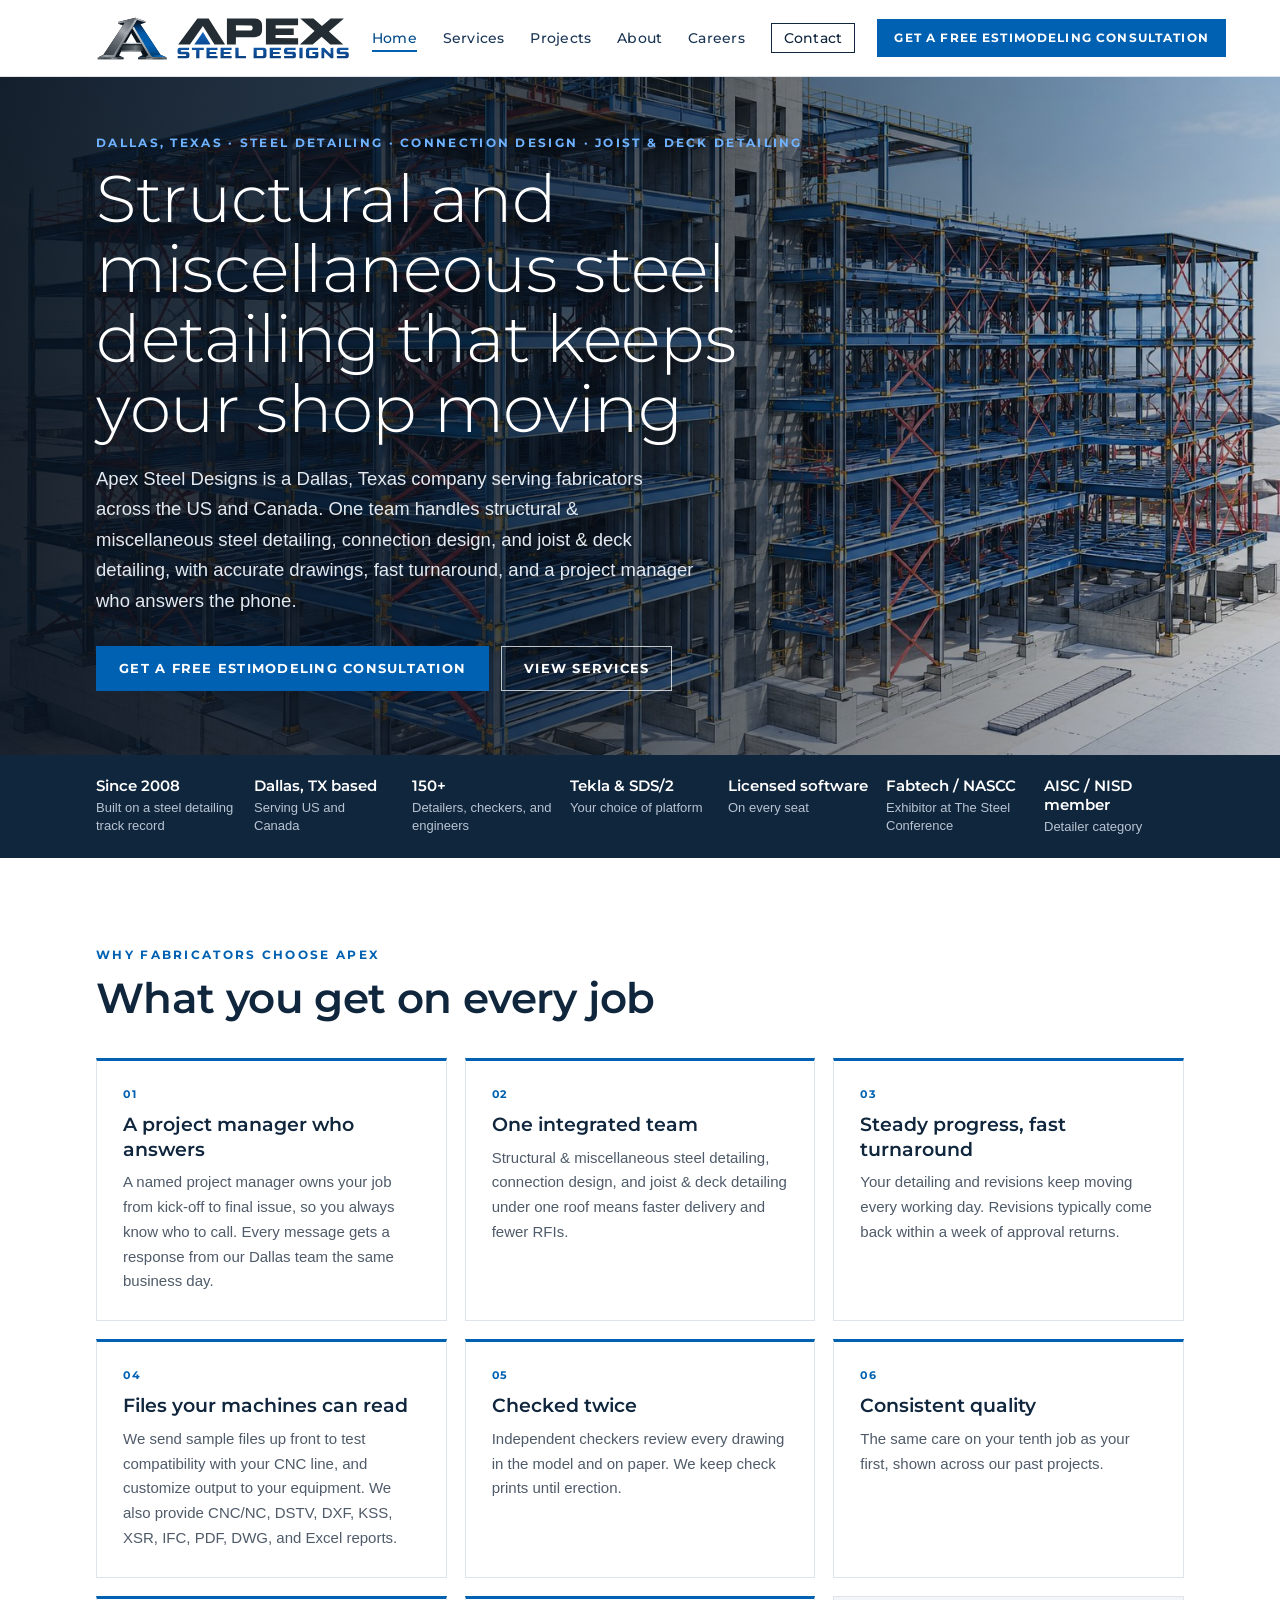
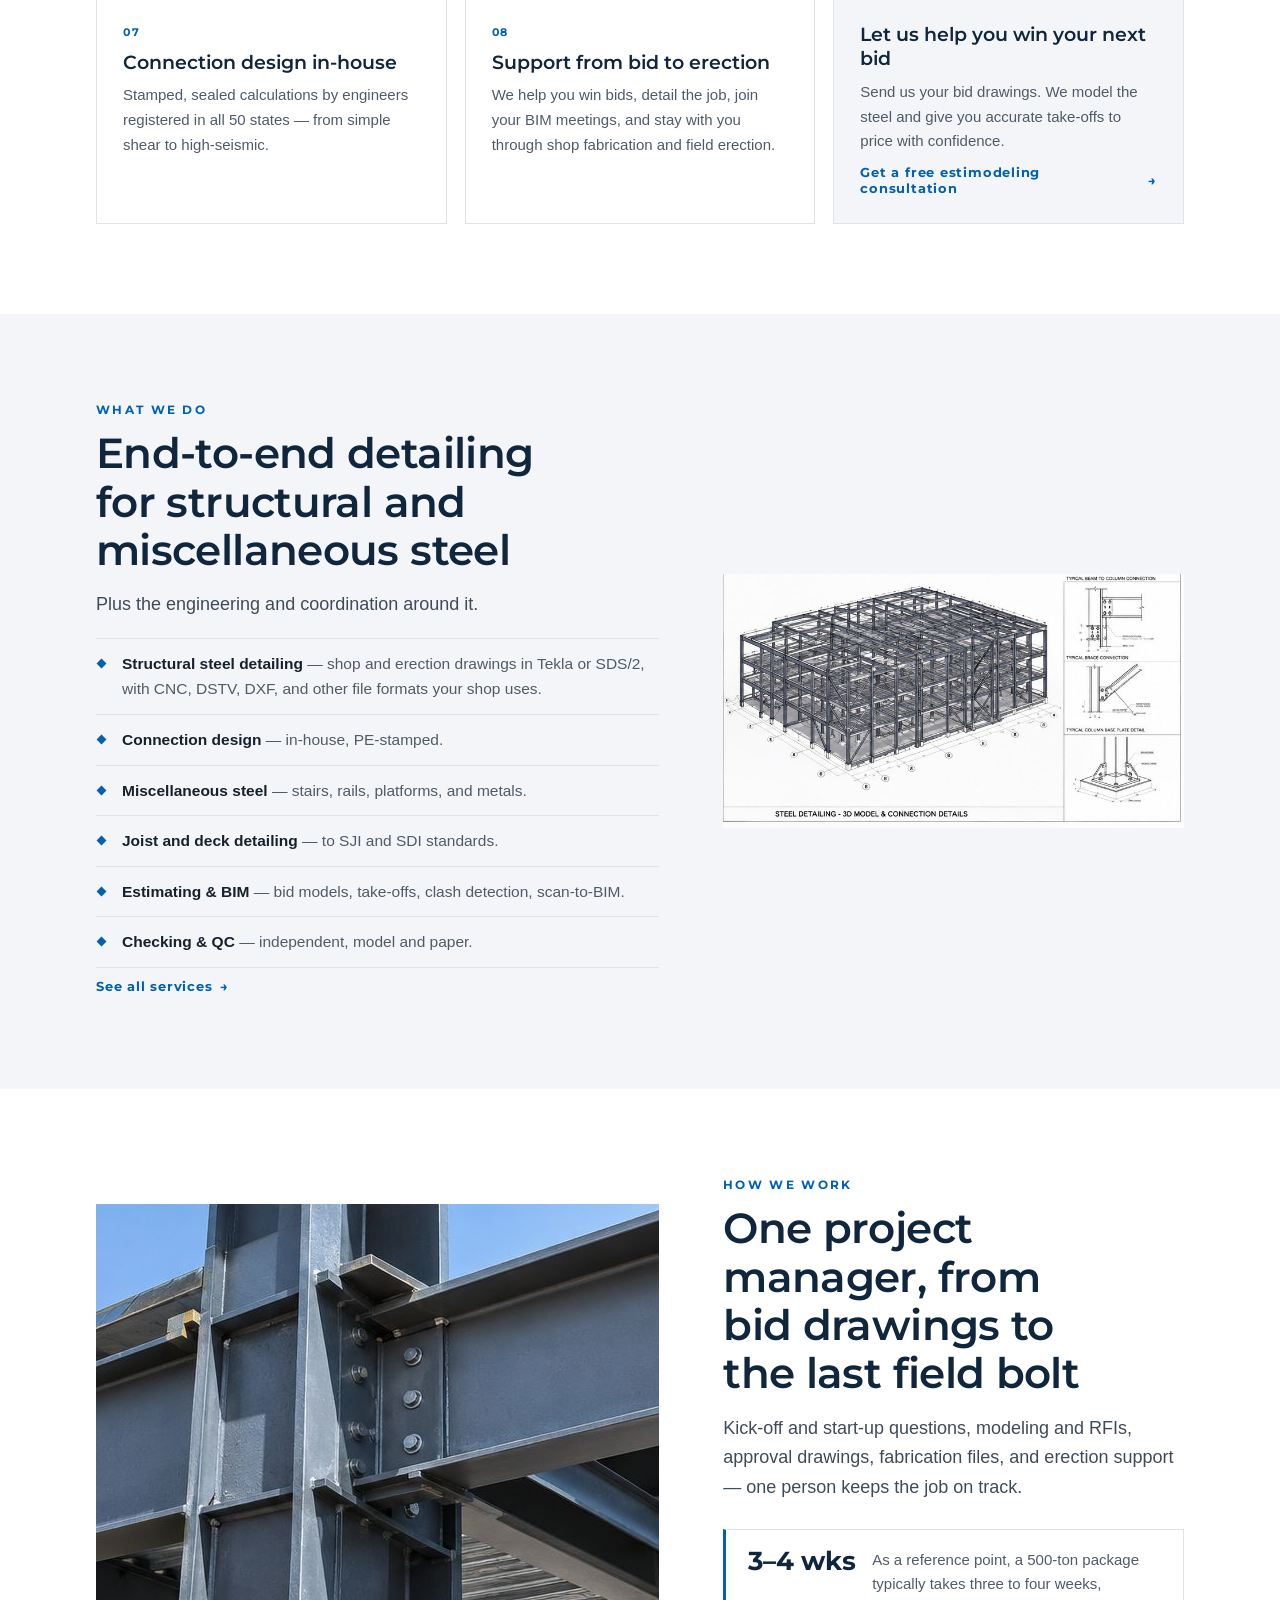
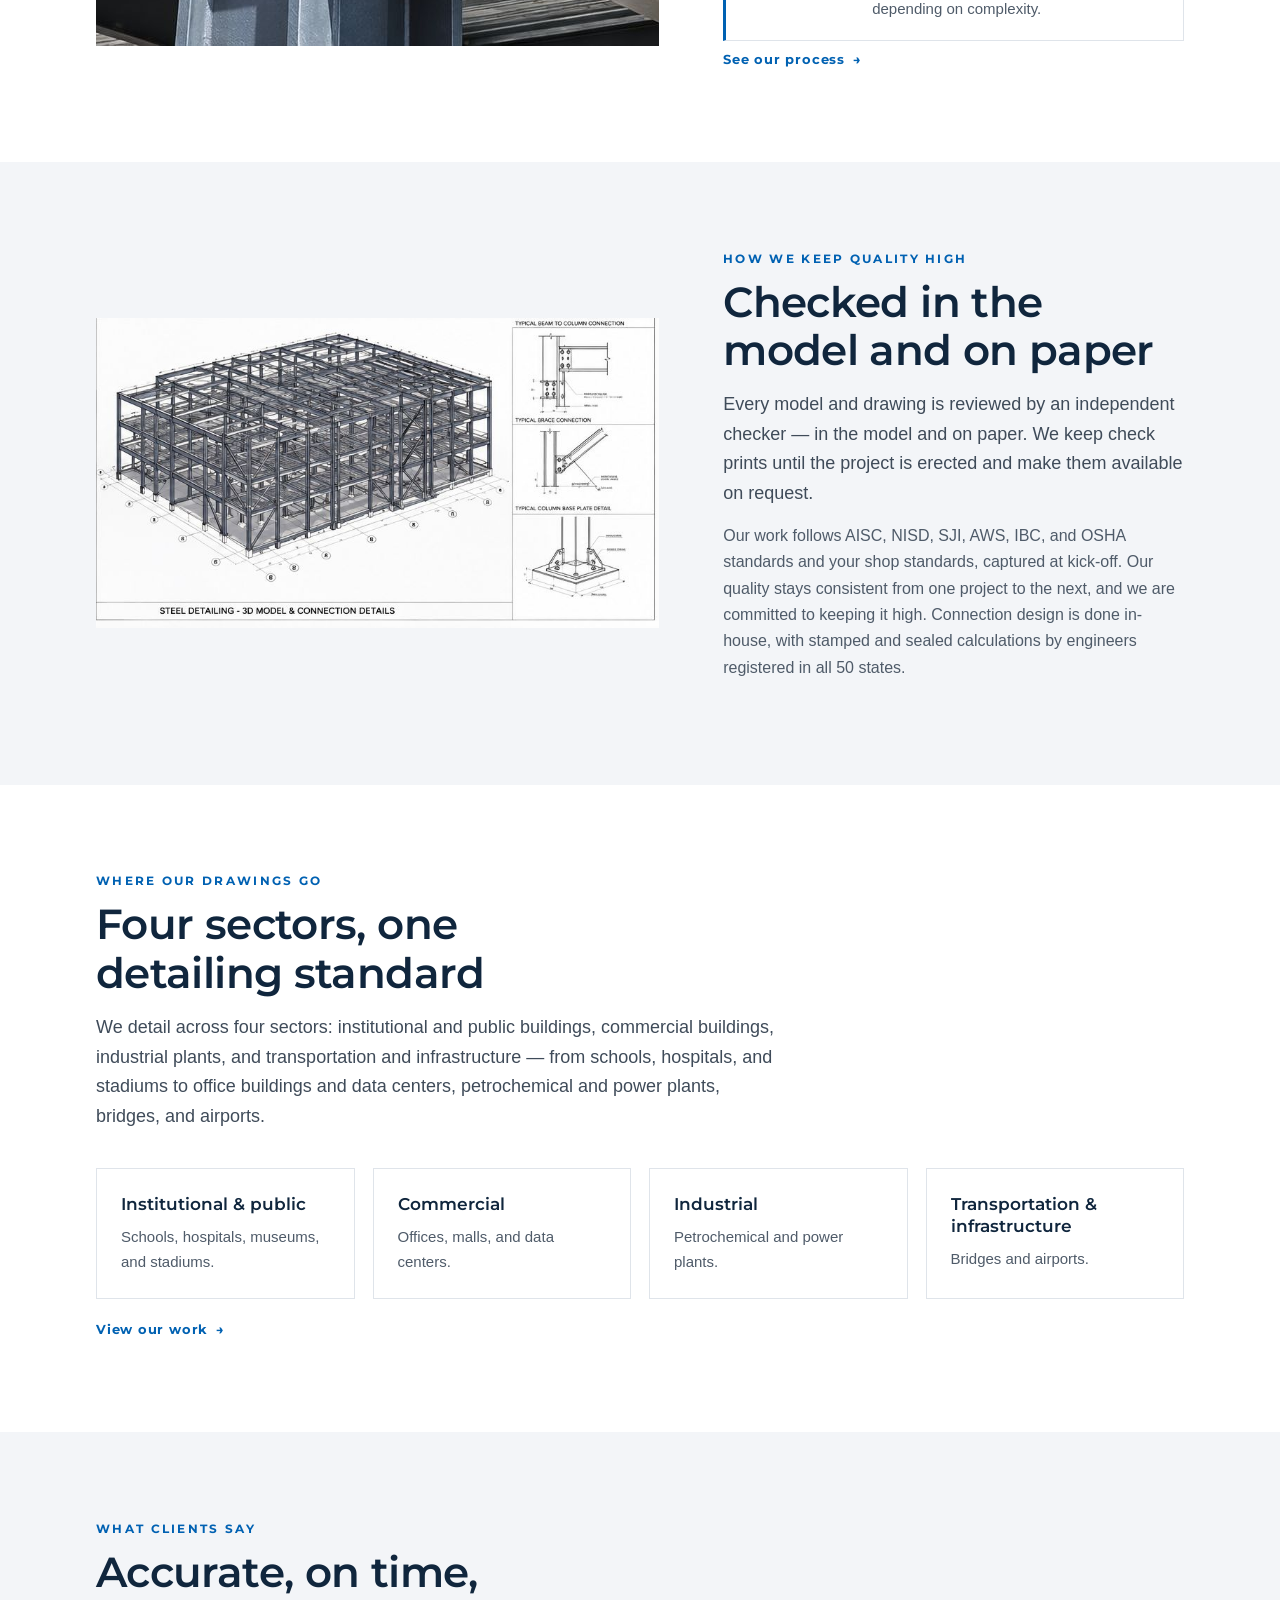
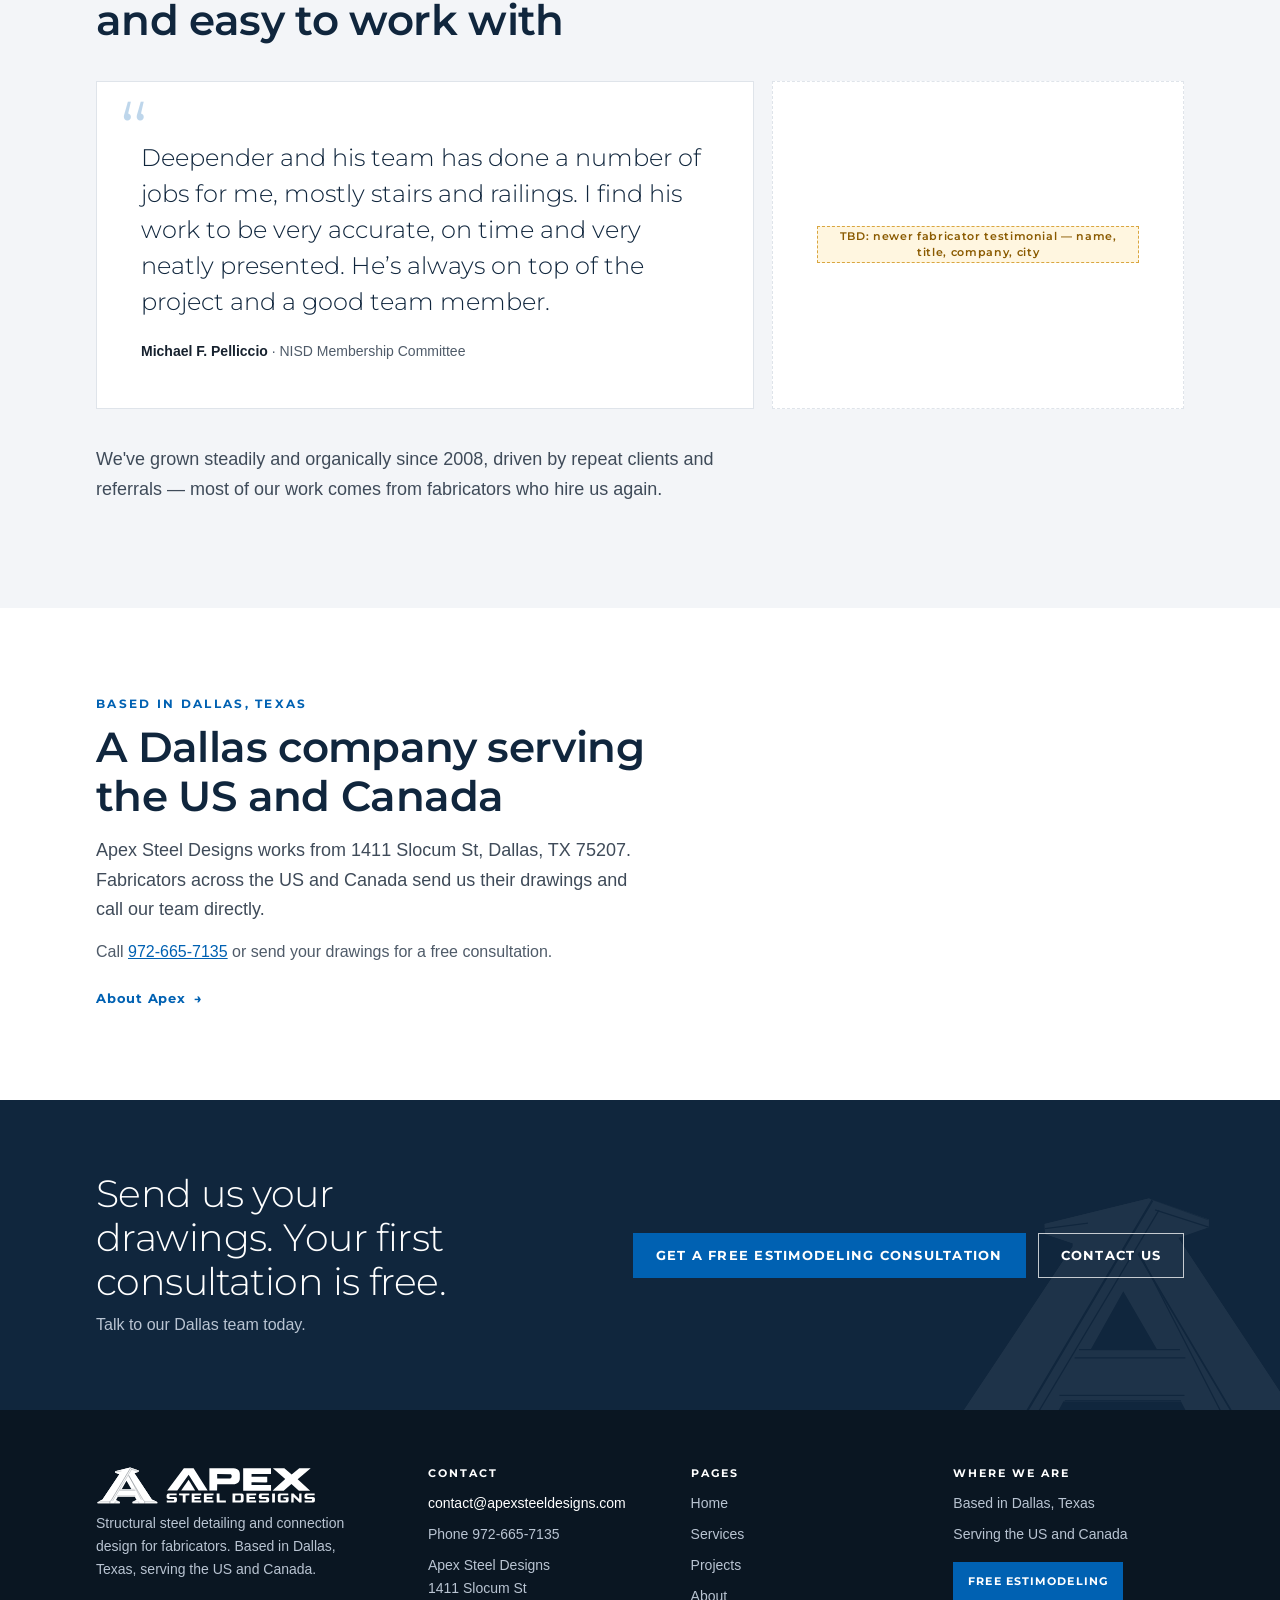
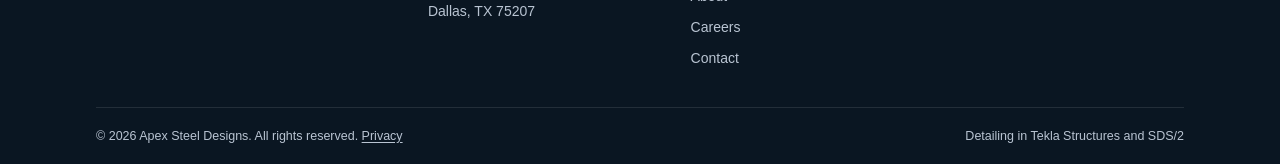
==== index.html @ e6cfe519 "Home What we do: first bullet mentions multiple file formats Co-Authored-By: Claude Sonnet 5.5 <nore" ====
<!DOCTYPE html>
<html lang="en">
<head>
<meta charset="UTF-8">
<meta name="viewport" content="width=device-width, initial-scale=1, viewport-fit=cover">
<title>Structural Steel Detailing in Dallas, TX | Apex Steel Designs</title>
<meta name="description" content="Dallas, TX steel detailing company serving fabricators across the US and Canada. Tekla &amp; SDS/2 detailing, connection design, and checking. Free consultation.">
<link rel="canonical" href="https://www.apexsteeldesigns.com/">
<meta property="og:type" content="website">
<meta property="og:site_name" content="Apex Steel Designs">
<meta property="og:title" content="Structural Steel Detailing in Dallas, TX | Apex Steel Designs">
<meta property="og:description" content="Dallas, TX steel detailing company serving fabricators across the US and Canada. Tekla &amp; SDS/2 detailing, connection design, and checking. Free consultation.">
<meta property="og:url" content="https://www.apexsteeldesigns.com/">
<meta property="og:image" content="https://www.apexsteeldesigns.com/img/hero-home.jpg">
<meta name="theme-color" content="#0a1622">
<link rel="icon" href="img/apex-mark-color.svg" type="image/svg+xml">
<link rel="apple-touch-icon" href="img/apple-touch-icon.png">
<link rel="preconnect" href="https://fonts.googleapis.com"><link rel="preconnect" href="https://fonts.gstatic.com" crossorigin>
<link rel="stylesheet" href="https://fonts.googleapis.com/css2?family=Montserrat:wght@300;400;500;600;700&display=swap">
<link rel="stylesheet" href="style.css">
<script type="application/ld+json">{
  "@context": "https://schema.org",
  "@type": "ProfessionalService",
  "name": "Apex Steel Designs",
  "description": "Structural steel detailing and connection design for steel fabricators. Based in Dallas, Texas, serving the US and Canada.",
  "url": "https://www.apexsteeldesigns.com/",
  "email": "contact@apexsteeldesigns.com",
  "telephone": "+1-972-665-7135",
  "address": {
    "@type": "PostalAddress",
    "streetAddress": "1411 Slocum St",
    "addressLocality": "Dallas",
    "addressRegion": "TX",
    "postalCode": "75207",
    "addressCountry": "US"
  },
  "areaServed": [
    {
      "@type": "Country",
      "name": "United States"
    },
    {
      "@type": "Country",
      "name": "Canada"
    }
  ]
}</script>
</head>
<body>
<a class="skip" href="#main">Skip to content</a>
<header class="site-header"><div class="container nav">
  <a class="brand" href="index.html"><img src="img/apex-horizontal-color.svg" alt="Apex Steel Designs" width="254" height="44"></a>
  <nav class="links" aria-label="Main"><a href="index.html" aria-current="page">Home</a><a href="services.html">Services</a><a href="projects.html">Projects</a><a href="about.html">About</a><a href="careers.html">Careers</a><a href="contact.html" class="nav-contact">Contact</a></nav>
  <a class="header-cta" href="contact.html#consultation"><span class="long">Get a Free Estimodeling Consultation</span><span class="short">Free Estimodeling</span></a>
  <button class="menu-btn" type="button" aria-expanded="false" aria-controls="menu"><span class="bars"><i></i></span><span class="lbl">MENU</span></button>
</div></header>
<div class="overlay on-dark" id="menu" role="dialog" aria-modal="true" aria-label="Site menu">
  <div class="container">
    <div class="overlay-top"><a class="brand" href="index.html"><img src="img/apex-horizontal-white.svg" alt="Apex Steel Designs" width="254" height="44"></a>
      <button class="menu-btn close" type="button" style="display:inline-flex">CLOSE ✕</button></div>
    <ul><li><a href="index.html" aria-current="page">Home</a></li><li><a href="services.html">Services</a></li><li><a href="projects.html">Projects</a></li><li><a href="about.html">About</a></li><li><a href="careers.html">Careers</a></li><li><a href="contact.html">Contact</a></li></ul>
    <a class="btn o-cta" href="contact.html#consultation">Get a Free Estimodeling Consultation</a>
    <p class="o-contact">Email <a href="mailto:contact@apexsteeldesigns.com">contact@apexsteeldesigns.com</a></p>
  </div>
</div>
<main id="main">
<section class="hero hero-home"><div class="container">
  <p class="kicker" style="max-width:none">Dallas, Texas · Steel detailing · Connection design · Joist &amp; deck detailing</p>
  <h1>Structural and miscellaneous steel detailing that keeps your shop moving</h1>
  <p class="lede">Apex Steel Designs is a Dallas, Texas company serving fabricators across the US and Canada. One team handles structural &amp; miscellaneous steel detailing, connection design, and joist &amp; deck detailing, with accurate drawings, fast turnaround, and a project manager who answers the phone.</p>
  <div class="cta-row"><a class="btn" href="contact.html#consultation">Get a Free Estimodeling Consultation</a><a class="btn ghost" href="services.html">View Services</a></div>
</div></section>

<section class="trust" aria-label="At a glance"><div class="container"><ul>
  <li><b>Since 2008</b>Built on a steel detailing track record</li>
  <li><b>Dallas, TX based</b>Serving US and Canada</li>
  <li><b>150+</b>Detailers, checkers, and engineers</li>
  <li><b>Tekla &amp; SDS/2</b>Your choice of platform</li>
  <li><b>Licensed software</b>On every seat</li>
  <li><b>Fabtech / NASCC</b>Exhibitor at The Steel Conference</li>
  <li><b>AISC / NISD member</b>Detailer category</li>
</ul></div></section>

<section class="s" id="why"><div class="container">
  <div class="head"><p class="kicker">Why fabricators choose Apex</p><h2>What you get on every job</h2></div>
  <div class="cards">
    <article class="card feature"><span class="n">01</span><h3>A project manager who answers</h3><p>A named project manager owns your job from kick-off to final issue, so you always know who to call. Every message gets a response from our Dallas team the same business day.</p></article>
    <article class="card feature"><span class="n">02</span><h3>One integrated team</h3><p>Structural &amp; miscellaneous steel detailing, connection design, and joist &amp; deck detailing under one roof means faster delivery and fewer RFIs.</p></article>
    <article class="card feature"><span class="n">03</span><h3>Steady progress, fast turnaround</h3><p>Your detailing and revisions keep moving every working day. Revisions typically come back within a week of approval returns.</p></article>
    <article class="card feature"><span class="n">04</span><h3>Files your machines can read</h3><p>We send sample files up front to test compatibility with your CNC line, and customize output to your equipment. We also provide CNC/NC, DSTV, DXF, KSS, XSR, IFC, PDF, DWG, and Excel reports.</p></article>
    <article class="card feature"><span class="n">05</span><h3>Checked twice</h3><p>Independent checkers review every drawing in the model and on paper. We keep check prints until erection.</p></article>
    <article class="card feature"><span class="n">06</span><h3>Consistent quality</h3><p>The same care on your tenth job as your first, shown across our past projects.</p></article>
    <article class="card feature"><span class="n">07</span><h3>Connection design in-house</h3><p>Stamped, sealed calculations by engineers registered in all 50 states — from simple shear to high-seismic.</p></article>
    <article class="card feature"><span class="n">08</span><h3>Support from bid to erection</h3><p>We help you win bids, detail the job, join your BIM meetings, and stay with you through shop fabrication and field erection.</p></article>
    <article class="card" style="display:flex;flex-direction:column;justify-content:center;background:var(--soft)"><h3>Let us help you win your next bid</h3><p>Send us your bid drawings. We model the steel and give you accurate take-offs to price with confidence.</p><a class="text-link" href="contact.html#consultation">Get a free estimodeling consultation <span aria-hidden="true">→</span></a></article>
  </div>
</div></section>

<section class="s soft" id="services"><div class="container">
  <div class="split">
    <div>
      <p class="kicker">What we do</p>
      <h2>End-to-end detailing for structural and miscellaneous steel</h2>
      <p class="lead">Plus the engineering and coordination around it.</p>
      <ul class="bullets">
        <li><strong>Structural steel detailing</strong> — shop and erection drawings in Tekla or SDS/2, with CNC, DSTV, DXF, and other file formats your shop uses.</li>
        <li><strong>Connection design</strong> — in-house, PE-stamped.</li>
        <li><strong>Miscellaneous steel</strong> — stairs, rails, platforms, and metals.</li>
        <li><strong>Joist and deck detailing</strong> — to SJI and SDI standards.</li>
        <li><strong>Estimating &amp; BIM</strong> — bid models, take-offs, clash detection, scan-to-BIM.</li>
        <li><strong>Checking &amp; QC</strong> — independent, model and paper.</li>
      </ul>
      <a class="text-link" href="services.html">See all services <span aria-hidden="true">→</span></a>
    </div>
    <img class="photo natural" src="img/model-details.jpg" alt="3D steel model with typical beam-to-column, brace, and base plate connection details" loading="lazy" width="803" height="442">
  </div>
</div></section>

<section class="s" id="process"><div class="container">
  <div class="split flip">
    <div>
      <p class="kicker">How we work</p>
      <h2>One project manager, from bid drawings to the last field bolt</h2>
      <p class="lead">Kick-off and start-up questions, modeling and RFIs, approval drawings, fabrication files, and erection support — one person keeps the job on track.</p>
      <div class="callout"><b>3–4 wks</b><p>As a reference point, a 500-ton package typically takes three to four weeks, depending on complexity.</p></div>
      <a class="text-link" href="services.html#process">See our process <span aria-hidden="true">→</span></a>
    </div>
    <img class="photo" src="img/connection-closeup.jpg" alt="Bolted beam-to-column steel connection" loading="lazy" width="716" height="442">
  </div>
</div></section>

<section class="s soft" id="quality"><div class="container">
  <div class="split flip">
    <div>
      <p class="kicker">How we keep quality high</p>
      <h2>Checked in the model and on paper</h2>
      <p class="lead">Every model and drawing is reviewed by an independent checker — in the model and on paper. We keep check prints until the project is erected and make them available on request.</p>
      <p>Our work follows AISC, NISD, SJI, AWS, IBC, and OSHA standards and your shop standards, captured at kick-off. Our quality stays consistent from one project to the next, and we are committed to keeping it high. Connection design is done in-house, with stamped and sealed calculations by engineers registered in all 50 states.</p>
    </div>
    <img class="photo natural" src="img/model-details.jpg" alt="3D steel model with connection detail sheets" loading="lazy" width="803" height="442">
  </div>
</div></section>

<section class="s" id="sectors"><div class="container">
  <div class="head"><p class="kicker">Where our drawings go</p><h2>Four sectors, one detailing standard</h2>
    <p class="lead">We detail across four sectors: institutional and public buildings, commercial buildings, industrial plants, and transportation and infrastructure — from schools, hospitals, and stadiums to office buildings and data centers, petrochemical and power plants, bridges, and airports.</p></div>
  <div class="sectors">
    <div class="sector"><h3>Institutional &amp; public</h3><p>Schools, hospitals, museums, and stadiums.</p></div>
    <div class="sector"><h3>Commercial</h3><p>Offices, malls, and data centers.</p></div>
    <div class="sector"><h3>Industrial</h3><p>Petrochemical and power plants.</p></div>
    <div class="sector"><h3>Transportation &amp; infrastructure</h3><p>Bridges and airports.</p></div>
  </div>
  <a class="text-link" href="projects.html" style="margin-top:22px">View our work <span aria-hidden="true">→</span></a>
</div></section>

<section class="s soft" id="testimonials"><div class="container">
  <div class="head"><p class="kicker">What clients say</p><h2>Accurate, on time, and easy to work with</h2></div>
  <div class="quotes"><figure class="quote">
  <blockquote>Deepender and his team has done a number of jobs for me, mostly stairs and railings. I find his work to be very accurate, on time and very neatly presented. He’s always on top of the project and a good team member.</blockquote>
  <cite><b>Michael F. Pelliccio</b> · NISD Membership Committee</cite>
</figure><div class="quote more"><p style="margin:0"><span class="tbd">TBD: newer fabricator testimonial — name, title, company, city</span></p></div></div>
  <p class="lead" style="margin-top:36px">We've grown steadily and organically since 2008, driven by repeat clients and referrals — most of our work comes from fabricators who hire us again.</p>
</div></section>
<section class="s" id="dallas"><div class="container">
  <div class="split">
    <div>
      <p class="kicker">Based in Dallas, Texas</p>
      <h2>A Dallas company serving the US and Canada</h2>
      <p class="lead">Apex Steel Designs works from 1411 Slocum St, Dallas, TX 75207. Fabricators across the US and Canada send us their drawings and call our team directly.</p>
      <p>Call <a href="tel:+19726657135" style="color:var(--blue);text-decoration:underline;white-space:nowrap">972-665-7135</a> or send your drawings for a free consultation.</p>
      <a class="text-link" href="about.html">About Apex <span aria-hidden="true">→</span></a>
    </div>
  </div>
</div></section>

<section class="closer on-dark"><div class="container">
  <div><h2>Send us your drawings. Your first consultation is free.</h2><p>Talk to our Dallas team today.</p></div>
  <div class="cta-row"><a class="btn" href="contact.html#consultation">Get a Free Estimodeling Consultation</a><a class="btn ghost" href="contact.html#general">Contact Us</a></div>
</div></section>
</main>
<footer class="on-dark"><div class="container">
  <div class="fgrid">
    <div class="fbrand"><img src="img/apex-horizontal-white.svg" alt="Apex Steel Designs" width="220" height="38">
      <p>Structural steel detailing and connection design for fabricators. Based in Dallas, Texas, serving the US and Canada.</p></div>
    <div><h4>Contact</h4><ul>
      <li><a class="email" href="mailto:contact@apexsteeldesigns.com">contact@apexsteeldesigns.com</a></li>
      <li>Phone <a href="tel:+19726657135">972-665-7135</a></li>
      <li>Apex Steel Designs<br>1411 Slocum St<br>Dallas, TX 75207</li></ul></div>
    <div><h4>Pages</h4><ul><li><a href="index.html">Home</a></li><li><a href="services.html">Services</a></li><li><a href="projects.html">Projects</a></li><li><a href="about.html">About</a></li><li><a href="careers.html">Careers</a></li><li><a href="contact.html">Contact</a></li></ul></div>
    <div><h4>Where we are</h4><ul><li>Based in Dallas, Texas</li><li>Serving the US and Canada</li></ul>
      <p style="margin-top:16px"><a class="btn" href="contact.html#consultation" style="padding:11px 14px;font-size:11px">Free Estimodeling</a></p></div>
  </div>
  <div class="fbottom"><span>© 2026 Apex Steel Designs. All rights reserved. <a href="privacy.html">Privacy</a></span><span>Detailing in Tekla Structures and SDS/2</span></div>
</div></footer>
<script src="site.js"></script>
</body>
</html>
---- style.css ----
/* Apex Steel Designs — site styles
   Visual language carried over from the first version of the site (full-bleed hero, light Montserrat
   display type, kicker labels, bordered cards, numbered process cards, dark closing band).
   Colors now follow the logo: steel blue (right leg / triangle) and steel gray (left leg) on deep navy.
   Single light theme by choice. */

:root{
  --ink-deep:#0a1622;      /* near the logo outline color; footer, menu, dark bands */
  --navy:#10263d;          /* headings */
  --navy-2:#1b3554;
  --blue:#0061b2;          /* logo blue — buttons, links, accents on light */
  --blue-dark:#004a8a;
  --blue-light:#6fb2ff;    /* accents on dark backgrounds */
  --steel:#6b7278;         /* logo gray */
  --steel-light:#c4c8cc;
  --ink:#16212e;
  --muted:#4f5b69;
  --line:#dfe4ea;
  --soft:#f3f5f8;
  --white:#ffffff;
  --on-dark:#ffffff;
  --on-dark-muted:#b9c4d2;

  --display:"Montserrat","Helvetica Neue",Arial,sans-serif;
  --body:Arial,"Helvetica Neue",Helvetica,sans-serif;
  --max:1200px;
  --ease:cubic-bezier(.22,.61,.36,1);
  --header-h:76px;
  color-scheme:light;
}
*{box-sizing:border-box}
html{scroll-behavior:smooth;-webkit-text-size-adjust:100%}
[id]{scroll-margin-top:calc(var(--header-h) + 12px)}
body{margin:0;font-family:var(--body);font-size:16px;line-height:1.65;color:var(--ink);background:var(--white)}
a{color:inherit;text-decoration:none}
img{max-width:100%;display:block}
.container{width:100%;max-width:var(--max);margin-inline:auto;padding-inline:clamp(16px,4.5vw,56px)}
:focus-visible{outline:2px solid var(--blue);outline-offset:3px}
.on-dark :focus-visible,.site-header :focus-visible,.overlay :focus-visible,footer :focus-visible{outline-color:#fff}
.skip{position:absolute;left:12px;top:-60px;z-index:60;background:#fff;color:var(--navy);padding:10px 14px;font:600 13px var(--display)}
.skip:focus{top:12px}
html.lock{overflow:hidden}
[hidden]{display:none!important}

/* ---------- placeholders that still need owner input ---------- */
.tbd{display:inline-block;font:600 11px/1.4 var(--display);letter-spacing:.06em;color:#8a5a00;background:#fff6e0;
  border:1px dashed #d9a640;padding:2px 8px;vertical-align:middle;white-space:normal}
.on-dark .tbd{color:#ffd88a;background:rgba(255,216,138,.08);border-color:rgba(255,216,138,.6)}

/* ---------- header: white bar so the full-color logo shows as designed ---------- */
.site-header{position:fixed;inset:0 0 auto 0;z-index:30;color:var(--ink);background:#fff;padding-top:env(safe-area-inset-top,0px);
  border-bottom:1px solid var(--line);transition:box-shadow .3s var(--ease)}
.site-header.solid{box-shadow:0 6px 24px rgba(10,22,34,.12)}
.site-header :focus-visible{outline-color:var(--blue)}
.nav{height:var(--header-h);display:flex;align-items:center;gap:22px}
.brand{display:flex;align-items:center;flex:none}
.brand img{height:44px;width:auto}
.links{display:flex;align-items:center;gap:clamp(14px,2vw,26px);margin-left:auto;font:500 13.5px var(--display);letter-spacing:.02em}
.links a{position:relative;padding:6px 0;color:var(--navy-2);transition:color .2s}
.links a::after{content:"";position:absolute;left:0;right:0;bottom:0;height:2px;background:var(--blue);transform:scaleX(0);transition:transform .3s var(--ease)}
.links a:hover,.links a[aria-current="page"]{color:var(--blue-dark)}
.links a:hover::after,.links a[aria-current="page"]::after{transform:scaleX(1)}
.links a.nav-contact{border:1px solid var(--navy);padding:6px 12px;color:var(--navy)}
.links a.nav-contact::after{display:none}
.links a.nav-contact:hover,.links a.nav-contact[aria-current="page"]{background:var(--navy);color:#fff}
.header-cta{flex:none;display:inline-flex;align-items:center;background:var(--blue);color:#fff;border:1px solid var(--blue);
  padding:11px 16px;font:700 11.5px var(--display);letter-spacing:.1em;text-transform:uppercase;transition:background-color .2s,border-color .2s}
.header-cta:hover{background:var(--blue-dark);border-color:var(--blue-dark)}
.header-cta .short{display:none}
.menu-btn{display:none;align-items:center;gap:10px;background:transparent;color:var(--navy);border:1px solid var(--navy);
  padding:10px 13px;font:700 11px var(--display);letter-spacing:.14em;cursor:pointer}
.menu-btn:hover{background:var(--navy);color:#fff}
.overlay .menu-btn{color:#fff;border-color:rgba(255,255,255,.6)}
.overlay .menu-btn:hover{background:#fff;color:var(--navy)}
.bars{width:16px;height:10px;position:relative}
.bars::before,.bars::after,.bars i{content:"";position:absolute;left:0;right:0;height:1.5px;background:currentColor}
.bars::before{top:0}.bars i{top:4.25px}.bars::after{bottom:0}
@media(max-width:1180px){.links{display:none}.menu-btn{display:inline-flex}.header-cta{margin-left:auto}}
@media(max-width:600px){
  :root{--header-h:64px}
  .brand img{height:30px}
  .header-cta{padding:10px 10px;font-size:10.5px;letter-spacing:.05em}
  .header-cta .long{display:none}.header-cta .short{display:inline}
  .menu-btn .lbl{display:none}.menu-btn{padding:10px}
  .nav{gap:10px}
}
@media(max-width:380px){.brand img{height:25px}.header-cta{padding:9px 8px;font-size:10px}}

/* ---------- full-screen menu (tablet and phone) ---------- */
.overlay{position:fixed;inset:0;z-index:40;background:var(--ink-deep);color:#fff;overflow-y:auto;
  opacity:0;visibility:hidden;transition:opacity .3s var(--ease),visibility 0s linear .3s}
.overlay.open{opacity:1;visibility:visible;transition:opacity .3s var(--ease)}
.overlay-top{height:var(--header-h);display:flex;align-items:center;justify-content:space-between;padding-top:env(safe-area-inset-top,0px)}
.overlay ul{list-style:none;margin:18px 0 0;padding:0}
.overlay li{border-top:1px solid rgba(255,255,255,.12)}
.overlay .brand img{height:40px}
.overlay li a{display:block;padding:15px 0;font:300 clamp(26px,6vw,36px)/1.15 var(--display);letter-spacing:.01em}
.overlay li a[aria-current="page"]{color:var(--blue-light)}
.overlay .o-cta{margin:28px 0 12px;display:inline-flex}
.overlay .o-contact{color:var(--on-dark-muted);font-size:14px;padding-bottom:40px}
.overlay .o-contact a{color:#fff;text-decoration:underline;text-underline-offset:3px}

/* ---------- heroes ---------- */
.hero{position:relative;color:#fff;background:var(--ink-deep) center/cover no-repeat;display:flex;align-items:flex-end;min-height:min(720px,92vh)}
.hero::before{content:"";position:absolute;inset:0;background:linear-gradient(90deg,rgba(8,17,28,.92) 0%,rgba(8,17,28,.72) 45%,rgba(8,17,28,.2) 100%)}
.hero .container{position:relative;padding-block:calc(var(--header-h) + 60px) 64px}
.hero h1{font:300 clamp(36px,5.6vw,66px)/1.06 var(--display);letter-spacing:-.005em;margin:14px 0 20px;max-width:15ch;text-wrap:balance}
.hero .lede{font-size:clamp(16px,1.6vw,18.5px);line-height:1.65;max-width:600px;color:#e3e9f0;margin:0 0 30px}
.hero-home{background-image:url(img/hero-home.jpg);background-position:62% 50%}
/* inner pages: drawing-sheet grid instead of a photo */
.hero.inner{min-height:0;align-items:center;overflow:hidden;
  background-image:linear-gradient(rgba(111,178,255,.07) 1px,transparent 1px),linear-gradient(90deg,rgba(111,178,255,.07) 1px,transparent 1px),
    linear-gradient(rgba(111,178,255,.035) 1px,transparent 1px),linear-gradient(90deg,rgba(111,178,255,.035) 1px,transparent 1px);
  background-size:120px 120px,120px 120px,24px 24px,24px 24px;background-color:var(--ink-deep)}
.hero.inner::before{background:radial-gradient(ellipse at 85% 30%,rgba(0,97,178,.35),transparent 60%)}
.hero.inner::after{content:"";position:absolute;right:max(16px,calc((100vw - var(--max))/2 + 40px));bottom:-8%;width:min(42vw,520px);aspect-ratio:940/570;
  background:url(img/apex-mark-white.svg) center/contain no-repeat;opacity:.06;pointer-events:none}
.hero.inner .container{padding-block:calc(var(--header-h) + 64px) 64px}
.hero.inner h1{font-size:clamp(34px,5vw,58px);max-width:18ch}
.hero.inner .lede{margin-bottom:28px}
.hero.inner .lede:last-child{margin-bottom:0}
@media(max-width:700px){
  .hero{min-height:0}
  .hero::before{background:linear-gradient(180deg,rgba(8,17,28,.55) 0%,rgba(8,17,28,.9) 70%)}
  .hero .container{padding-block:calc(var(--header-h) + 120px) 44px}
  .hero.inner .container{padding-block:calc(var(--header-h) + 44px) 44px}
  .hero.inner::after{width:70vw;right:-10vw;bottom:-6%}
}

/* trust strip under the home hero */
.trust{background:var(--navy);color:#fff}
.trust ul{list-style:none;margin:0;padding:6px 0;display:grid;grid-template-columns:repeat(7,minmax(0,1fr));gap:0 18px}
.trust li{padding:16px 0;font-size:13px;color:var(--on-dark-muted);line-height:1.4;min-width:0}
.trust b{display:block;font:600 15px/1.25 var(--display);color:#fff;margin-bottom:3px}
@media(max-width:1100px){.trust ul{grid-template-columns:repeat(4,minmax(0,1fr))}}
@media(max-width:600px){.trust ul{grid-template-columns:1fr 1fr}.trust li{padding:12px 0}}

/* ---------- type + sections ---------- */
section.s{padding-block:clamp(56px,7vw,96px)}
section.s.soft{background:var(--soft)}
section.s.tight{padding-top:0}
.kicker{font:700 11.5px var(--display);letter-spacing:.2em;text-transform:uppercase;color:var(--blue);margin:0 0 12px}
.on-dark .kicker,.hero .kicker{color:var(--blue-light)}
h2{font:600 clamp(28px,3.4vw,42px)/1.15 var(--display);letter-spacing:-.015em;color:var(--navy);margin:0 0 16px;text-wrap:balance}
h3{font:600 19px/1.3 var(--display);color:var(--navy);margin:0 0 8px}
p{margin:0 0 14px;color:var(--muted);max-width:68ch}
.lead{font-size:18px;line-height:1.65;color:#3f4b59}
.head{max-width:760px;margin-bottom:36px}
.head p:last-child{margin-bottom:0}
.split{display:grid;grid-template-columns:minmax(0,1.1fr) minmax(0,.9fr);gap:clamp(32px,5vw,72px);align-items:center}
.split.top{align-items:start}
.split.flip > :first-child{order:2}
.photo{width:100%;aspect-ratio:4/3;object-fit:cover;background:var(--soft)}
.photo.wide{aspect-ratio:16/9}
figure.ph{margin:0}
figure.ph figcaption{font-size:12.5px;color:var(--muted);margin-top:10px}
@media(max-width:880px){.split{grid-template-columns:1fr}.split.flip > :first-child{order:0}}

.text-link{display:inline-flex;gap:8px;align-items:center;font:700 13px var(--display);letter-spacing:.06em;color:var(--blue);margin-top:10px;
  border-bottom:1px solid transparent;transition:gap .2s,border-color .2s}
.text-link:hover{gap:12px;border-color:currentColor}

/* buttons */
.btn{display:inline-flex;align-items:center;justify-content:center;gap:10px;padding:14px 22px;border:1px solid var(--blue);background:var(--blue);color:#fff;
  font:700 12.5px var(--display);letter-spacing:.1em;text-transform:uppercase;cursor:pointer;text-align:center;transition:background-color .2s,color .2s,border-color .2s}
.btn:hover{background:var(--blue-dark);border-color:var(--blue-dark)}
.btn.ghost{background:transparent;color:var(--navy);border-color:var(--navy)}
.btn.ghost:hover{background:var(--navy);color:#fff}
.on-dark .btn.ghost,.hero .btn.ghost{color:#fff;border-color:rgba(255,255,255,.75)}
.on-dark .btn.ghost:hover,.hero .btn.ghost:hover{background:#fff;color:var(--navy);border-color:#fff}
.cta-row{display:flex;flex-wrap:wrap;gap:12px}

/* cards */
.cards{display:grid;grid-template-columns:repeat(3,minmax(0,1fr));gap:18px}
.cards.two{grid-template-columns:repeat(2,minmax(0,1fr))}
.cards.four{grid-template-columns:repeat(4,minmax(0,1fr))}
.card{background:var(--white);border:1px solid var(--line);padding:26px;transition:border-color .2s,box-shadow .2s,transform .2s var(--ease)}
section.soft .card{border-color:#e2e7ee}
.card:hover{border-color:#c5d3e3;box-shadow:0 12px 28px rgba(16,38,61,.07);transform:translateY(-2px)}
.card p{margin:0;font-size:15px}
.card .n{display:block;font:700 11px var(--display);letter-spacing:.16em;color:var(--blue);margin-bottom:12px}
.card.feature{border-top:3px solid var(--blue)}
@media(max-width:980px){.cards,.cards.four{grid-template-columns:repeat(2,minmax(0,1fr))}}
@media(max-width:620px){.cards,.cards.two,.cards.four{grid-template-columns:1fr}}

/* service rows on the Services page */
.svc{display:grid;grid-template-columns:minmax(0,.36fr) minmax(0,.64fr);gap:clamp(20px,4vw,56px);padding-block:34px;border-top:1px solid var(--line)}
.svc:last-child{border-bottom:1px solid var(--line)}
.svc h3{font-size:22px;margin:0}
.svc .n{display:block;font:700 11px var(--display);letter-spacing:.16em;color:var(--blue);margin-bottom:10px}
.svc p{font-size:16px}
.svc p:last-child{margin-bottom:0}
@media(max-width:760px){.svc{grid-template-columns:1fr;gap:10px;padding-block:26px}}

/* checklist bullets */
.bullets{list-style:none;margin:18px 0 0;padding:0}
.bullets li{position:relative;padding:12px 0 12px 26px;border-top:1px solid var(--line);color:var(--muted);font-size:15.5px}
.bullets li:last-child{border-bottom:1px solid var(--line)}
.bullets li::before{content:"";position:absolute;left:2px;top:21px;width:7px;height:7px;background:var(--blue);transform:rotate(45deg)}
.bullets strong{color:var(--ink)}
.chips-inline{display:flex;flex-wrap:wrap;gap:8px;margin:14px 0 0;padding:0;list-style:none}
.chips-inline li{border:1px solid var(--line);background:var(--white);padding:6px 12px;font-size:14px;color:var(--ink)}
section.soft .chips-inline li{background:var(--white)}

/* numbered process */
.steps{list-style:none;margin:0;padding:0;display:grid;grid-template-columns:repeat(3,minmax(0,1fr));gap:16px;counter-reset:st}
.steps li{counter-increment:st;position:relative;background:var(--white);border:1px solid var(--line);border-top:3px solid var(--blue);padding:52px 24px 24px;min-width:0}
.steps li::before{content:counter(st,decimal-leading-zero);position:absolute;top:18px;left:24px;font:700 12px var(--display);letter-spacing:.16em;color:var(--blue)}
.steps h3{font-size:18px}
.steps p{margin:0;font-size:15px}
@media(max-width:980px){.steps{grid-template-columns:repeat(2,minmax(0,1fr))}}
@media(max-width:560px){.steps{grid-template-columns:1fr}}

.callout{margin-top:26px;display:flex;gap:16px;align-items:flex-start;background:var(--white);border:1px solid var(--line);border-left:3px solid var(--blue);padding:18px 22px}
.callout b{font:700 26px/1 var(--display);color:var(--navy);white-space:nowrap}
.callout p{margin:0;font-size:15px}

/* commitments */
.commit{display:grid;grid-template-columns:repeat(4,minmax(0,1fr));gap:1px;border:1px solid var(--line);background:var(--line)}
.commit div{padding:24px;background:var(--white)}
.commit div:last-child:nth-child(4n+3){grid-column:span 2}
.commit b{display:block;font:600 16px/1.3 var(--display);color:var(--navy);margin-bottom:8px}
.commit span{font-size:14.5px;color:var(--muted)}
@media(max-width:900px){.commit{grid-template-columns:1fr 1fr}}
@media(max-width:520px){.commit{grid-template-columns:1fr}.commit div:last-child:nth-child(4n+3){grid-column:auto}}

/* overnight cycle */
.cycle{list-style:none;margin:0;padding:0;display:grid;grid-template-columns:repeat(3,minmax(0,1fr));gap:0;border:1px solid rgba(255,255,255,.16)}
.cycle li{padding:24px;border-left:1px solid rgba(255,255,255,.16);position:relative}
.cycle li:first-child{border-left:0}
.cycle .when{display:block;font:700 11px var(--display);letter-spacing:.18em;text-transform:uppercase;color:var(--blue-light);margin-bottom:10px}
.cycle b{display:block;font:600 18px/1.3 var(--display);color:#fff;margin-bottom:6px}
.cycle span.d{font-size:14.5px;color:var(--on-dark-muted)}
@media(max-width:760px){.cycle{grid-template-columns:1fr}.cycle li{border-left:0}.cycle li+li{border-top:1px solid rgba(255,255,255,.16)}}

.band{background:var(--ink-deep);color:#fff}
.band h2{color:#fff}
.band p{color:var(--on-dark-muted)}

/* testimonial */
.quote{margin:0;background:var(--white);border:1px solid var(--line);padding:clamp(26px,4vw,44px);position:relative}
.quote::before{content:"\201C";position:absolute;top:10px;left:22px;font:300 84px/1 var(--display);color:var(--blue);opacity:.25}
.quote blockquote{margin:0 0 18px;font:300 clamp(19px,2vw,24px)/1.5 var(--display);color:var(--navy);position:relative}
.quote cite{font-style:normal;font-size:14px;color:var(--muted)}
.quote cite b{color:var(--ink);font-weight:700}
.quotes{display:grid;grid-template-columns:minmax(0,1.6fr) minmax(0,1fr);gap:18px;align-items:stretch}
.quote.more{display:flex;align-items:center;justify-content:center;border-style:dashed;text-align:center}
.quote.more::before{content:none}
@media(max-width:820px){.quotes{grid-template-columns:1fr}}

/* sectors */
.sectors{display:grid;grid-template-columns:repeat(4,minmax(0,1fr));gap:18px}
.sector{border:1px solid var(--line);background:var(--white);padding:24px}
.sector h3{font-size:17px;margin-bottom:10px}
.sector p{margin:0;font-size:15px}
@media(max-width:900px){.sectors{grid-template-columns:1fr 1fr}}@media(max-width:560px){.sectors{grid-template-columns:1fr}}

/* projects */
.pgroup{margin-top:44px}
.pgroup:first-of-type{margin-top:0}
.pgroup > h3{font-size:14px;letter-spacing:.14em;text-transform:uppercase;color:var(--steel);margin-bottom:14px;padding-bottom:10px;border-bottom:1px solid var(--line)}
.pcards{display:grid;grid-template-columns:repeat(2,minmax(0,1fr));gap:16px}
.pcard{background:var(--white);border:1px solid var(--line);padding:24px;display:flex;flex-direction:column;gap:8px}
.pcard h4{margin:0;font:600 18px/1.3 var(--display);color:var(--navy)}
.pcard .where{font-size:14px;color:var(--steel)}
.pcard p{margin:0;font-size:15px}
.pcard dl{margin:6px 0 0;display:grid;grid-template-columns:auto 1fr;gap:4px 14px;font-size:14px}
.pcard dt{font:700 11px var(--display);letter-spacing:.12em;text-transform:uppercase;color:var(--steel);padding-top:2px}
.pcard dd{margin:0;color:var(--ink)}
.pcard.placeholder{background:transparent;border-style:dashed;color:var(--muted);justify-content:center;min-height:120px}
.pcard.placeholder p{font-size:14px}
.badge{align-self:flex-start;font:700 10.5px var(--display);letter-spacing:.14em;text-transform:uppercase;padding:4px 9px}
.badge.ok{background:#e7f3ec;color:#1b6b3a}
.badge.ill{background:#eaf1fa;color:var(--blue-dark)}
@media(max-width:700px){.pcards{grid-template-columns:1fr}}

/* sample drawing gallery */
.filters{display:flex;flex-wrap:wrap;gap:8px;margin-bottom:22px}
.filter{background:var(--white);border:1px solid var(--line);color:var(--ink);padding:9px 16px;font:600 13px var(--display);cursor:pointer;transition:all .2s}
.filter:hover{border-color:var(--blue)}
.filter[aria-pressed="true"]{background:var(--navy);border-color:var(--navy);color:#fff}
.filter .ct{opacity:.6;margin-left:6px;font-weight:400}
.gallery{display:grid;grid-template-columns:repeat(4,minmax(0,1fr));gap:14px}
.sheet{margin:0;background:var(--white);border:1px solid var(--line);transition:box-shadow .2s,transform .2s var(--ease)}
.sheet:hover{box-shadow:0 12px 28px rgba(16,38,61,.09);transform:translateY(-2px)}
.sheet a{display:block}
.sheet .thumb{aspect-ratio:3/2;background:var(--soft);overflow:hidden;display:flex;align-items:center;justify-content:center}
.sheet img{width:100%;height:100%;object-fit:cover;object-position:top center}
.sheet figcaption{display:flex;justify-content:space-between;align-items:center;gap:10px;padding:11px 13px;border-top:1px solid var(--line);font-size:13px;color:var(--muted)}
.sheet figcaption b{font:600 13.5px var(--display);color:var(--navy)}
.sheet figcaption .pdf{font:700 10px var(--display);letter-spacing:.12em;color:var(--blue);border:1px solid currentColor;padding:2px 6px;flex:none}
@media(max-width:1000px){.gallery{grid-template-columns:repeat(3,minmax(0,1fr))}}
@media(max-width:700px){.gallery{grid-template-columns:repeat(2,minmax(0,1fr))}}
@media(max-width:400px){.gallery{grid-template-columns:1fr}}

.clients{display:grid;grid-template-columns:repeat(3,minmax(0,1fr));gap:1px;background:var(--line);border:1px solid var(--line)}
.clients div{background:var(--white);padding:22px;min-height:96px;display:flex;flex-direction:column;justify-content:center;gap:4px}
.clients b{font:600 16px var(--display);color:var(--navy)}
.clients span{font-size:13.5px;color:var(--muted)}
@media(max-width:700px){.clients{grid-template-columns:1fr}}

/* about */
.values{display:grid;grid-template-columns:repeat(5,minmax(0,1fr));gap:0;border-top:1px solid var(--line)}
.values div{padding:22px 18px 0 0}
.values b{display:block;font:600 17px var(--display);color:var(--navy);margin-bottom:6px}
.values span{font-size:14.5px;color:var(--muted)}
@media(max-width:1000px){.values{grid-template-columns:repeat(3,minmax(0,1fr));row-gap:12px}}
@media(max-width:600px){.values{grid-template-columns:1fr 1fr}}@media(max-width:400px){.values{grid-template-columns:1fr}}
.mv{display:grid;grid-template-columns:1fr 1fr;gap:18px}
.mv div{background:var(--white);border:1px solid var(--line);border-left:3px solid var(--blue);padding:26px}
.mv strong{display:block;font:700 11.5px var(--display);letter-spacing:.18em;text-transform:uppercase;color:var(--blue);margin-bottom:10px}
.mv p{margin:0;font:400 18px/1.55 var(--display);color:var(--navy);max-width:none}
@media(max-width:700px){.mv{grid-template-columns:1fr}}
.team{display:grid;grid-template-columns:repeat(2,minmax(0,1fr));gap:18px}
.person{display:grid;grid-template-columns:96px minmax(0,1fr);gap:20px;align-items:start;background:var(--white);border:1px solid var(--line);padding:24px}
.avatar{width:96px;height:96px;background:var(--navy);color:#fff;display:flex;align-items:center;justify-content:center;font:300 30px var(--display);letter-spacing:.04em}
.avatar.alt{background:var(--steel)}
.person h3{margin:0 0 2px;font-size:19px}
.person .role{display:block;font-size:14px;color:var(--blue);font-weight:700;margin-bottom:10px}
.person p{margin:0 0 8px;font-size:15px}
.team-sub{margin:34px 0 14px;font:700 12px var(--display);letter-spacing:.16em;text-transform:uppercase;color:var(--steel)}
@media(max-width:820px){.team{grid-template-columns:1fr}}
@media(max-width:420px){.person{grid-template-columns:1fr}.avatar{width:72px;height:72px;font-size:24px}}
.places{display:grid;grid-template-columns:repeat(4,minmax(0,1fr));gap:0;border:1px solid rgba(255,255,255,.16);margin-top:28px}
.places div{padding:22px;border-left:1px solid rgba(255,255,255,.16)}
.places div:first-child{border-left:0}
.places.three{grid-template-columns:repeat(3,minmax(0,1fr))}
.places b{display:block;font:600 18px var(--display);color:#fff}
.places span{font-size:13.5px;color:var(--on-dark-muted)}
@media(max-width:760px){.places.three{grid-template-columns:1fr}.places.three div{border-left:0}.places.three div+div{border-top:1px solid rgba(255,255,255,.16)}.places{grid-template-columns:1fr 1fr}.places div:nth-child(3){border-left:0}.places div:nth-child(n+3){border-top:1px solid rgba(255,255,255,.16)}}

/* careers */
.role-card{display:grid;grid-template-columns:minmax(0,1fr) auto;gap:24px;align-items:center;background:var(--white);border:1px solid var(--line);border-left:3px solid var(--blue);padding:30px}
.meta{display:flex;flex-wrap:wrap;gap:8px;margin-bottom:12px}
.meta span{font:700 11px var(--display);letter-spacing:.12em;text-transform:uppercase;color:var(--navy);background:var(--soft);padding:6px 10px}
@media(max-width:720px){.role-card{grid-template-columns:1fr}}
.mailto{font:600 clamp(18px,2.4vw,24px) var(--display);color:var(--blue);border-bottom:2px solid currentColor;word-break:break-word}

/* ---------- contact ---------- */
.contact-grid{display:grid;grid-template-columns:minmax(0,.8fr) minmax(0,1.2fr);gap:clamp(28px,5vw,64px);align-items:start}
@media(max-width:940px){.contact-grid{grid-template-columns:1fr}}
.facts{margin:0;display:grid}
.facts div{display:grid;grid-template-columns:110px minmax(0,1fr);gap:12px;padding:14px 0;border-top:1px solid var(--line)}
.facts div:last-child{border-bottom:1px solid var(--line)}
.facts dt{font:700 11px var(--display);letter-spacing:.14em;text-transform:uppercase;color:var(--steel);padding-top:3px}
.facts dd{margin:0;color:var(--ink);font-size:15.5px}
.facts a{color:var(--blue);text-decoration:underline;text-underline-offset:3px}
.help-list{list-style:none;margin:22px 0 0;padding:0;display:grid;gap:0}
.help-list li{padding:11px 0;border-top:1px solid var(--line);font-size:15px;color:var(--ink)}
.formbox{background:var(--white);border:1px solid var(--line);box-shadow:0 18px 40px rgba(16,38,61,.06)}
.tabs{display:grid;grid-template-columns:1fr 1fr;border-bottom:1px solid var(--line)}
.tabs button{background:var(--soft);border:0;border-bottom:3px solid transparent;padding:16px 10px;font:700 12.5px var(--display);letter-spacing:.08em;text-transform:uppercase;color:var(--muted);cursor:pointer}
.tabs button[aria-selected="true"]{background:var(--white);color:var(--navy);border-bottom-color:var(--blue)}
.panel{padding:clamp(20px,3.5vw,36px)}
.panel .intro{margin:0 0 20px;font-size:15.5px}
.panel .intro strong{color:var(--navy)}
form{display:grid;gap:16px}
.f2{display:grid;grid-template-columns:1fr 1fr;gap:16px}
@media(max-width:560px){.f2{grid-template-columns:1fr}}
label,.fieldset-label{display:grid;gap:6px;font:700 13px var(--body);color:var(--ink);min-width:0}
label small,.hint{font-weight:400;color:var(--muted);font-size:13px}
.req{color:#b42318}
input,textarea,select{width:100%;border:1px solid #cdd5df;border-radius:2px;padding:12px 13px;font:400 15px var(--body);color:var(--ink);background:#fff;transition:border-color .2s,box-shadow .2s}
input:focus,textarea:focus,select:focus{border-color:var(--blue);box-shadow:0 0 0 3px rgba(0,97,178,.15);outline:none}
textarea{min-height:120px;resize:vertical}
fieldset{border:0;margin:0;padding:0;min-width:0}
legend{font:700 13px var(--body);color:var(--ink);margin-bottom:8px;padding:0}
.checks{display:grid;grid-template-columns:repeat(3,minmax(0,1fr));gap:8px}
.checks label{display:flex;align-items:center;gap:9px;font-weight:400;font-size:14.5px;border:1px solid var(--line);padding:10px 12px;cursor:pointer}
.checks input{width:18px;height:18px;margin:0;accent-color:var(--blue);flex:none}
@media(max-width:620px){.checks{grid-template-columns:1fr 1fr}}
.drop{border:1px dashed #9fb3c8;background:var(--soft);padding:16px}
.drop input{background:transparent;border:0;padding:0}
.form-note{font-size:13.5px;color:var(--muted);margin:0}
.form-error{background:#fdecec;color:#9b1c1c;padding:10px 12px;font-size:14px;margin:0}
.reassure{display:flex;gap:10px;align-items:flex-start;margin-top:4px;font-size:14px;color:var(--muted)}
.reassure svg{flex:none;margin-top:2px}

/* ---------- closing band (bottom of every page) ---------- */
.closer{background:var(--navy);color:#fff;position:relative;overflow:hidden}
.closer::after{content:"";position:absolute;right:-60px;bottom:-40px;width:420px;aspect-ratio:940/570;background:url(img/apex-mark-white.svg) center/contain no-repeat;opacity:.06}
.closer .container{position:relative;z-index:1;display:grid;grid-template-columns:minmax(0,1fr) auto;gap:32px;align-items:center;padding-block:clamp(48px,6vw,72px)}
.closer h2{color:#fff;font-weight:300;font-size:clamp(26px,3.2vw,38px);margin-bottom:8px}
.closer p{color:var(--on-dark-muted);margin:0}
@media(max-width:820px){.closer .container{grid-template-columns:1fr}}

/* ---------- footer ---------- */
footer{background:var(--ink-deep);color:var(--on-dark-muted);font-size:14px}
.fgrid{display:grid;grid-template-columns:minmax(0,1.3fr) repeat(3,minmax(0,1fr));gap:32px;padding-block:56px 36px}
.fbrand img{width:220px;height:auto;margin-bottom:6px}
.fbrand p{color:var(--on-dark-muted);font-size:14px;margin:8px 0 0;max-width:34ch}
footer h4{margin:0 0 12px;font:700 11px var(--display);letter-spacing:.18em;text-transform:uppercase;color:#fff}
footer ul{list-style:none;margin:0;padding:0;display:grid;gap:8px}
footer a:hover{color:#fff;text-decoration:underline;text-underline-offset:3px}
footer .email{color:#fff}
.fbottom{border-top:1px solid rgba(255,255,255,.1);padding-block:18px calc(18px + env(safe-area-inset-bottom,0px));display:flex;flex-wrap:wrap;justify-content:space-between;gap:10px;font-size:12.5px}
@media(max-width:860px){.fgrid{grid-template-columns:1fr 1fr}.fbrand{grid-column:1/-1}}
@media(max-width:480px){.fgrid{grid-template-columns:1fr}}

@media(prefers-reduced-motion:reduce){*{transition:none!important;animation:none!important}html{scroll-behavior:auto}}

/* images that carry their own labels are shown uncropped */
.photo.natural{aspect-ratio:auto;height:auto;object-fit:contain;background:transparent}
.lt{display:block}
/* sample thumbnails that fail to load fall back to a drawing-sheet tile */
.sheet .thumb.noimg{background-color:#f7f9fb;background-image:linear-gradient(rgba(0,97,178,.07) 1px,transparent 1px),linear-gradient(90deg,rgba(0,97,178,.07) 1px,transparent 1px);background-size:16px 16px}
.sheet .thumb.noimg::after{content:"Open PDF";font:700 11px var(--display);letter-spacing:.14em;text-transform:uppercase;color:var(--blue);border:1px solid currentColor;padding:6px 10px;background:#fff}
.quote blockquote{padding-top:14px}
/* on narrow screens the form comes first; contact details follow */
@media(max-width:940px){.contact-grid .formbox{order:-1}}

/* Long-form text pages (privacy policy) */
.legal{max-width:760px}
.legal h2{font-size:clamp(1.25rem,2.2vw,1.6rem);margin:44px 0 6px}
.legal h2:first-child{margin-top:0}
.legal p{color:var(--muted);font-size:15.5px;margin:14px 0 0}
.legal .bullets{margin-top:10px}
.fbottom a{text-decoration:underline;text-underline-offset:2px}
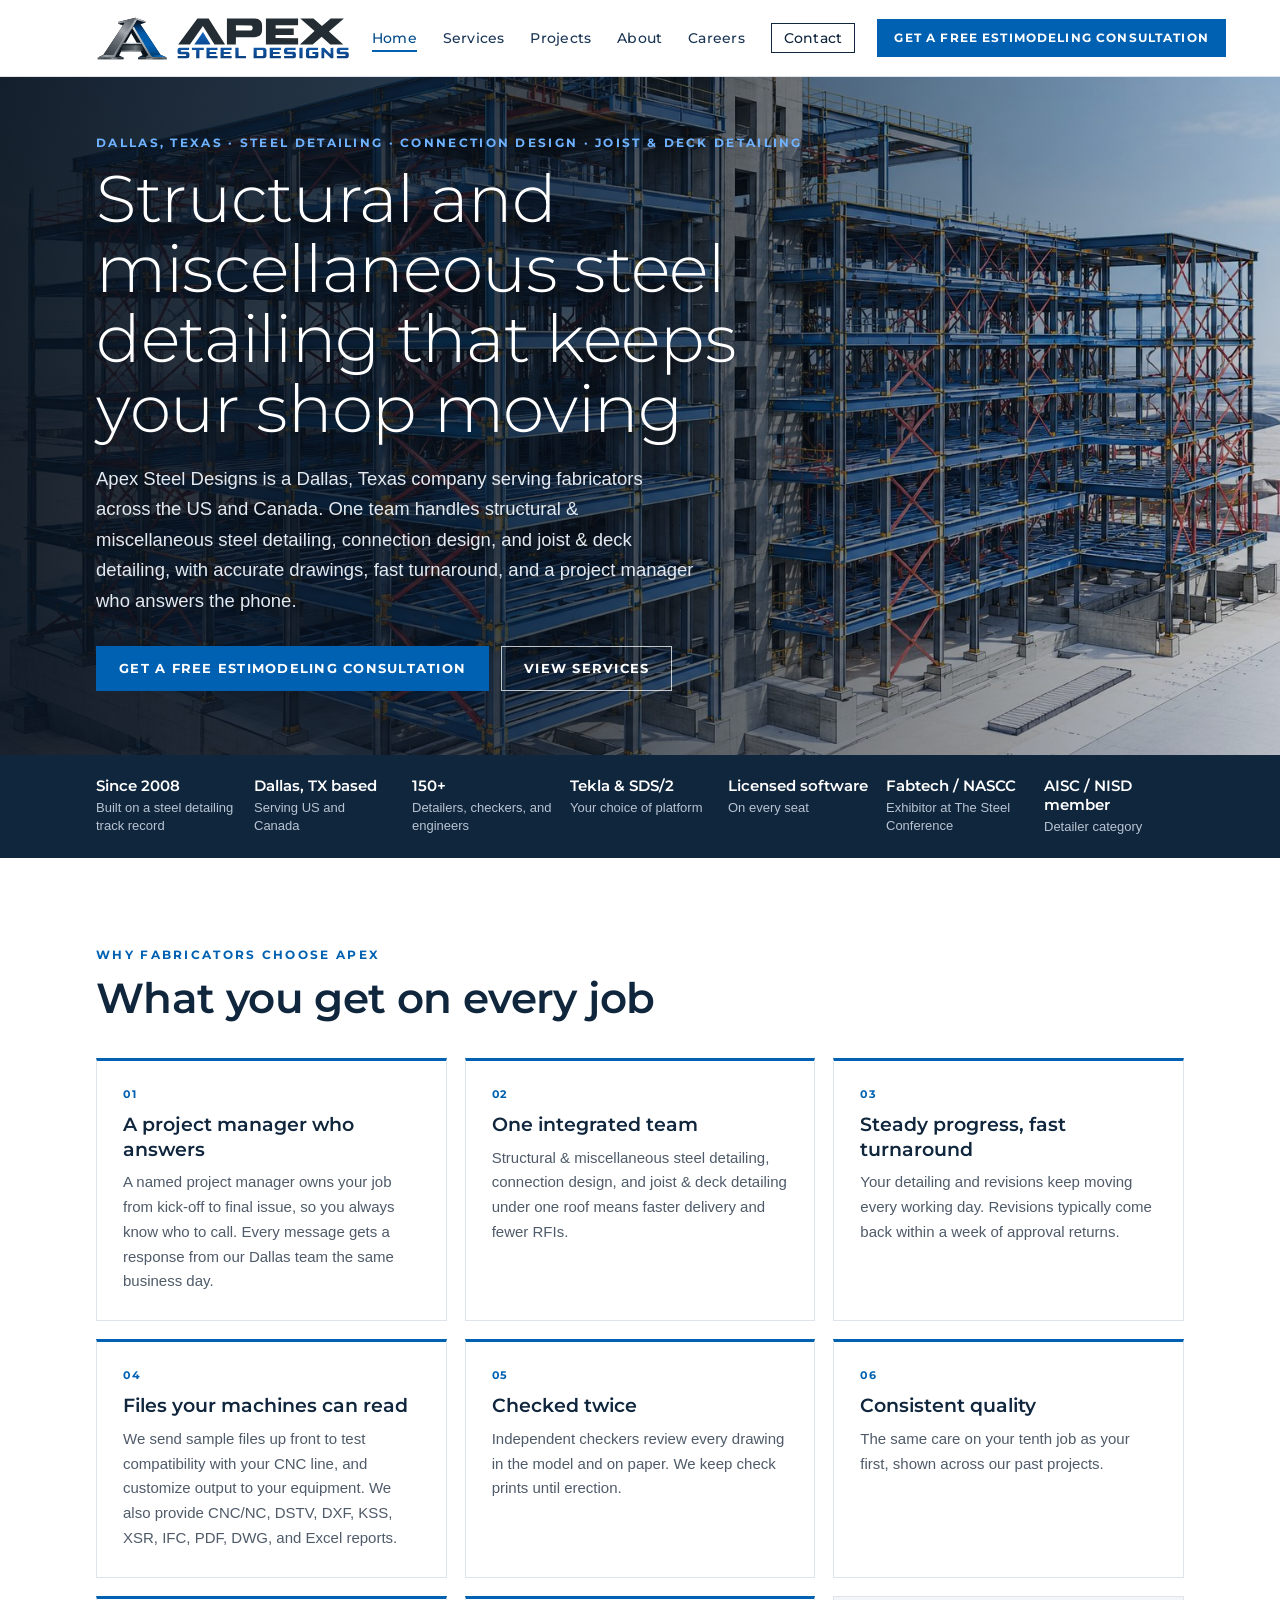
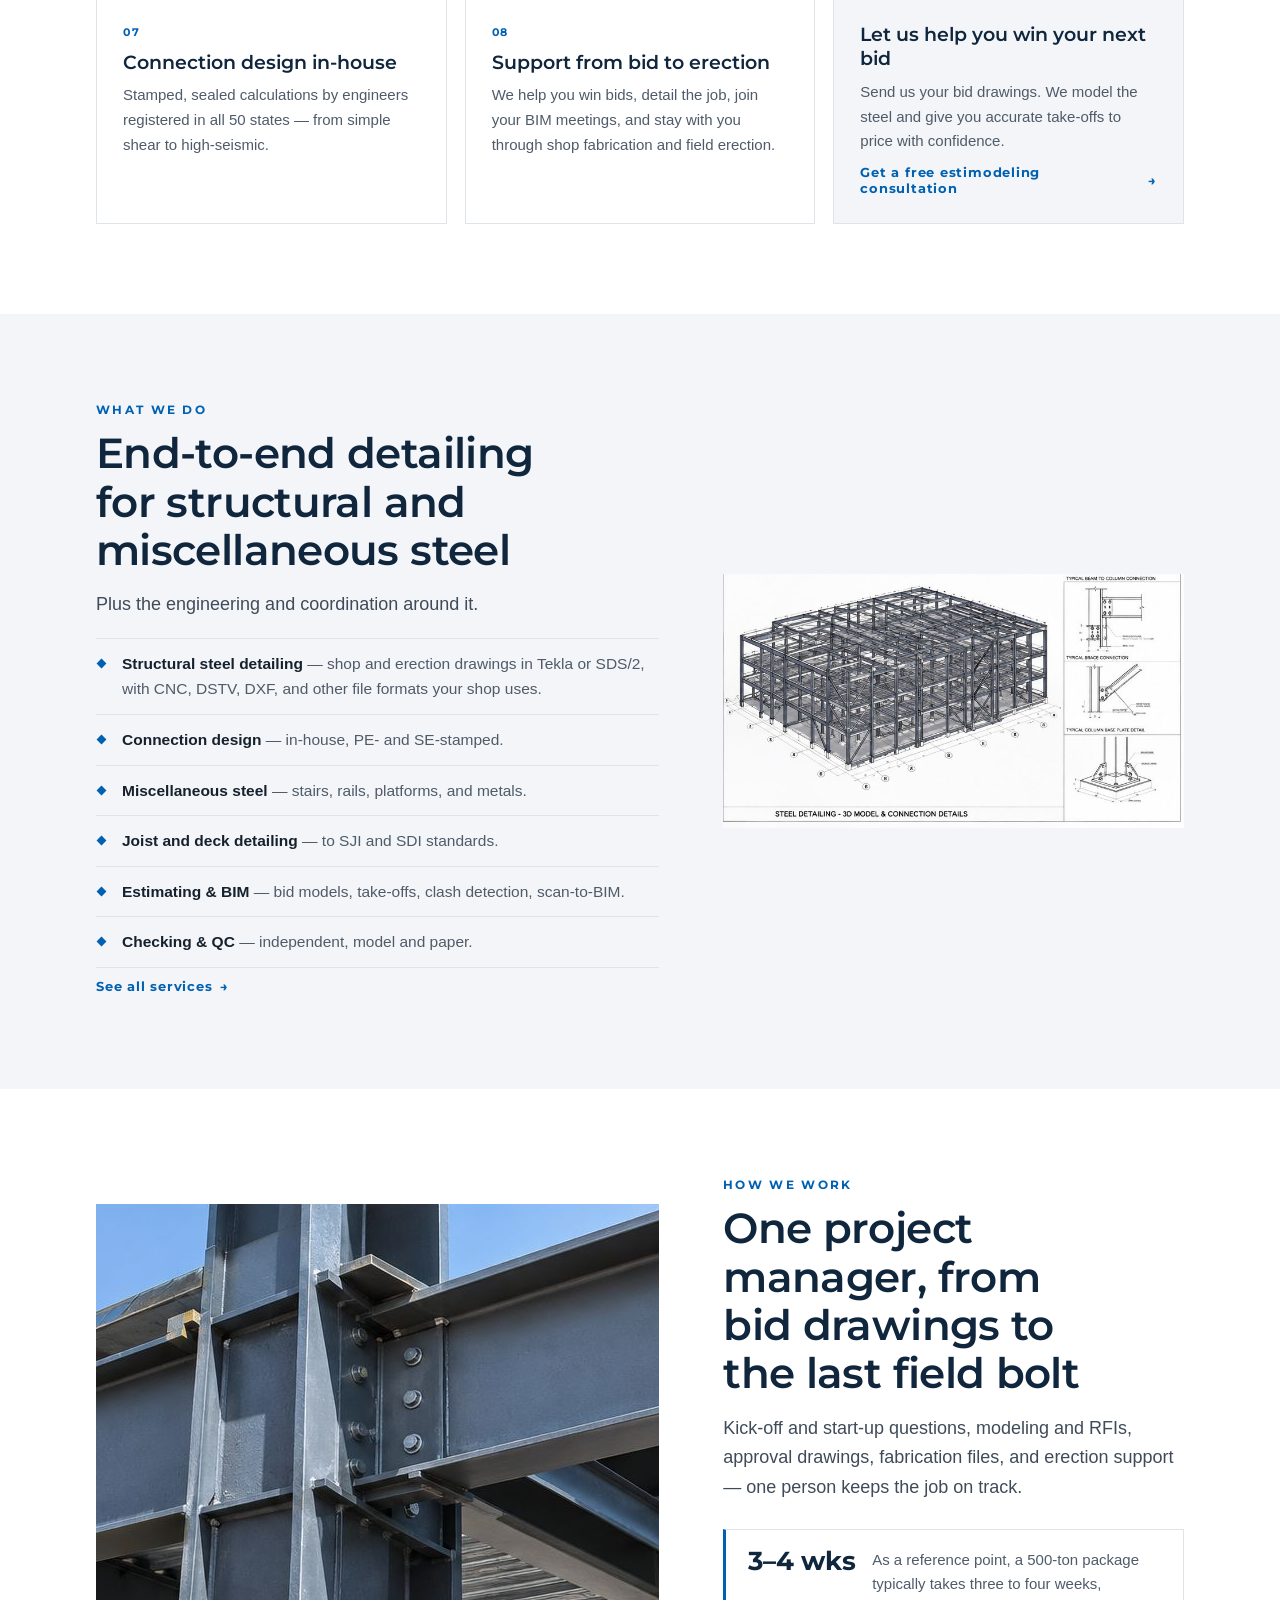
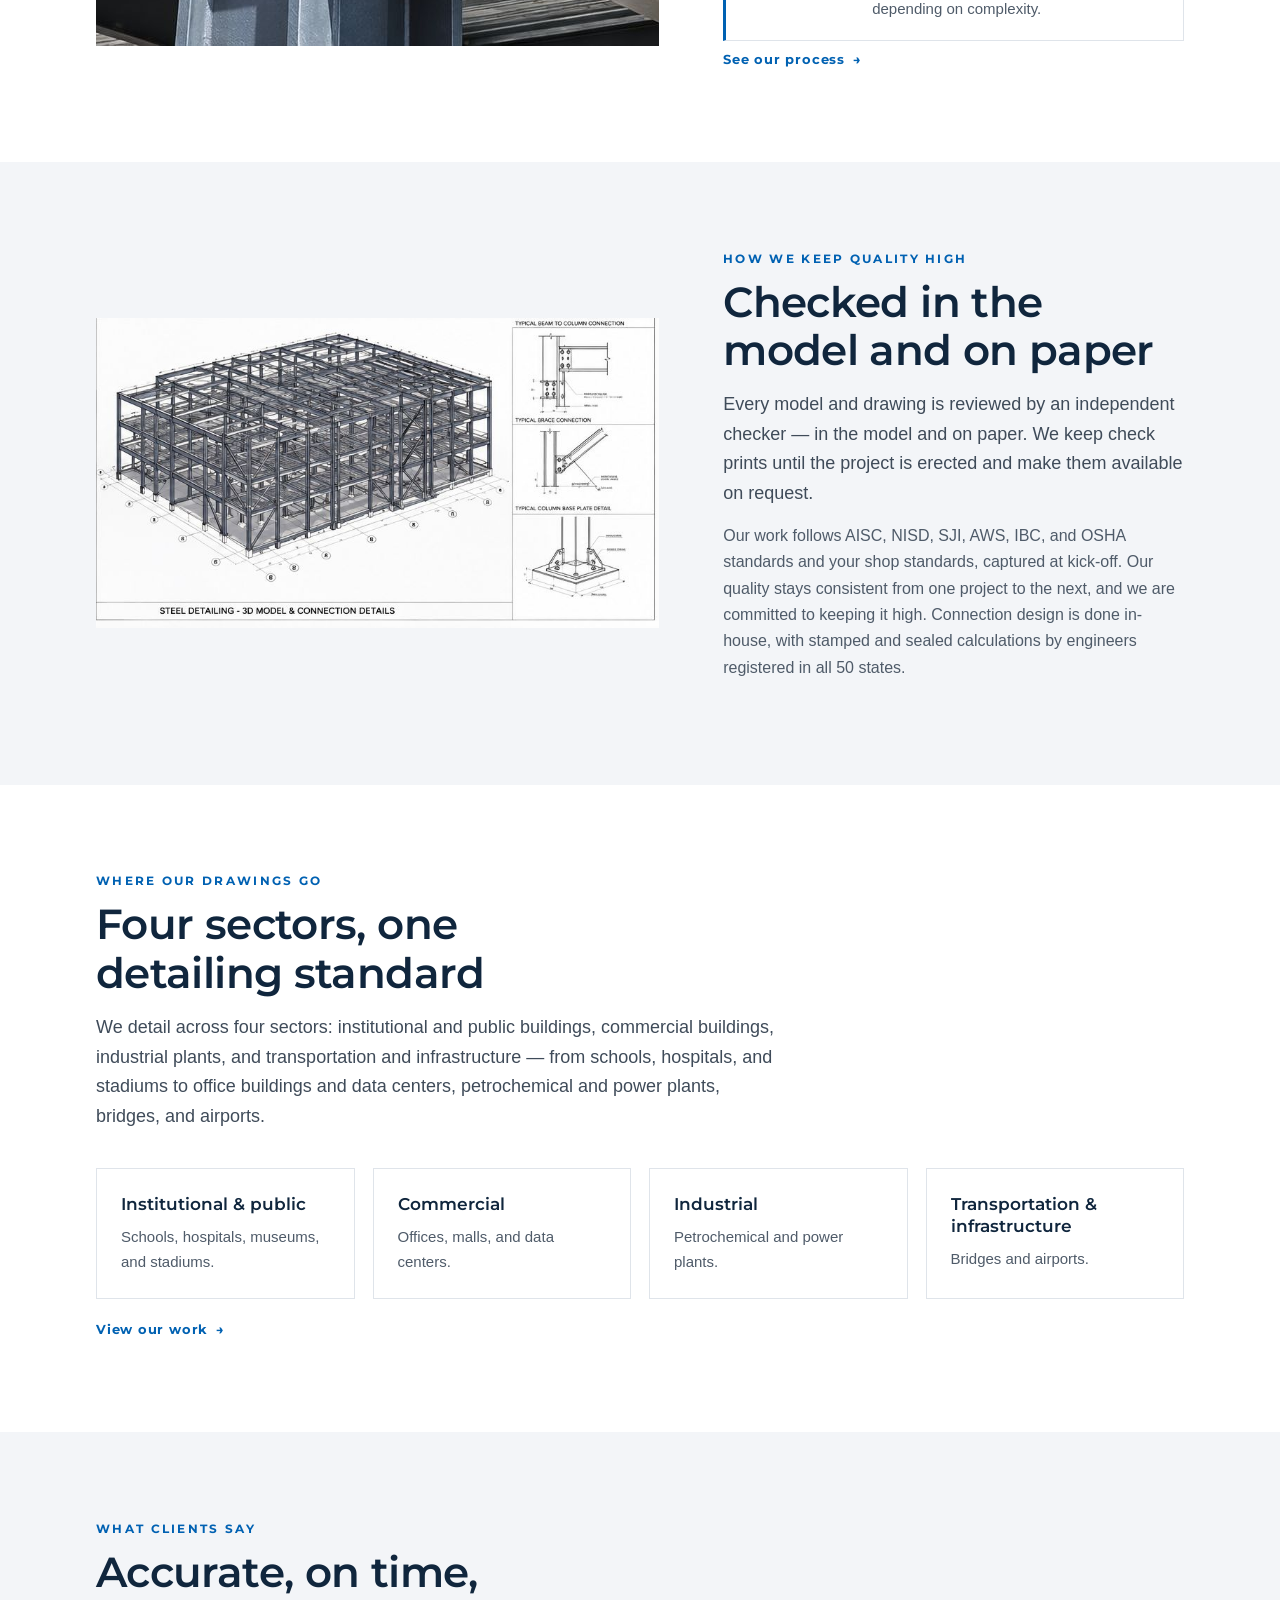
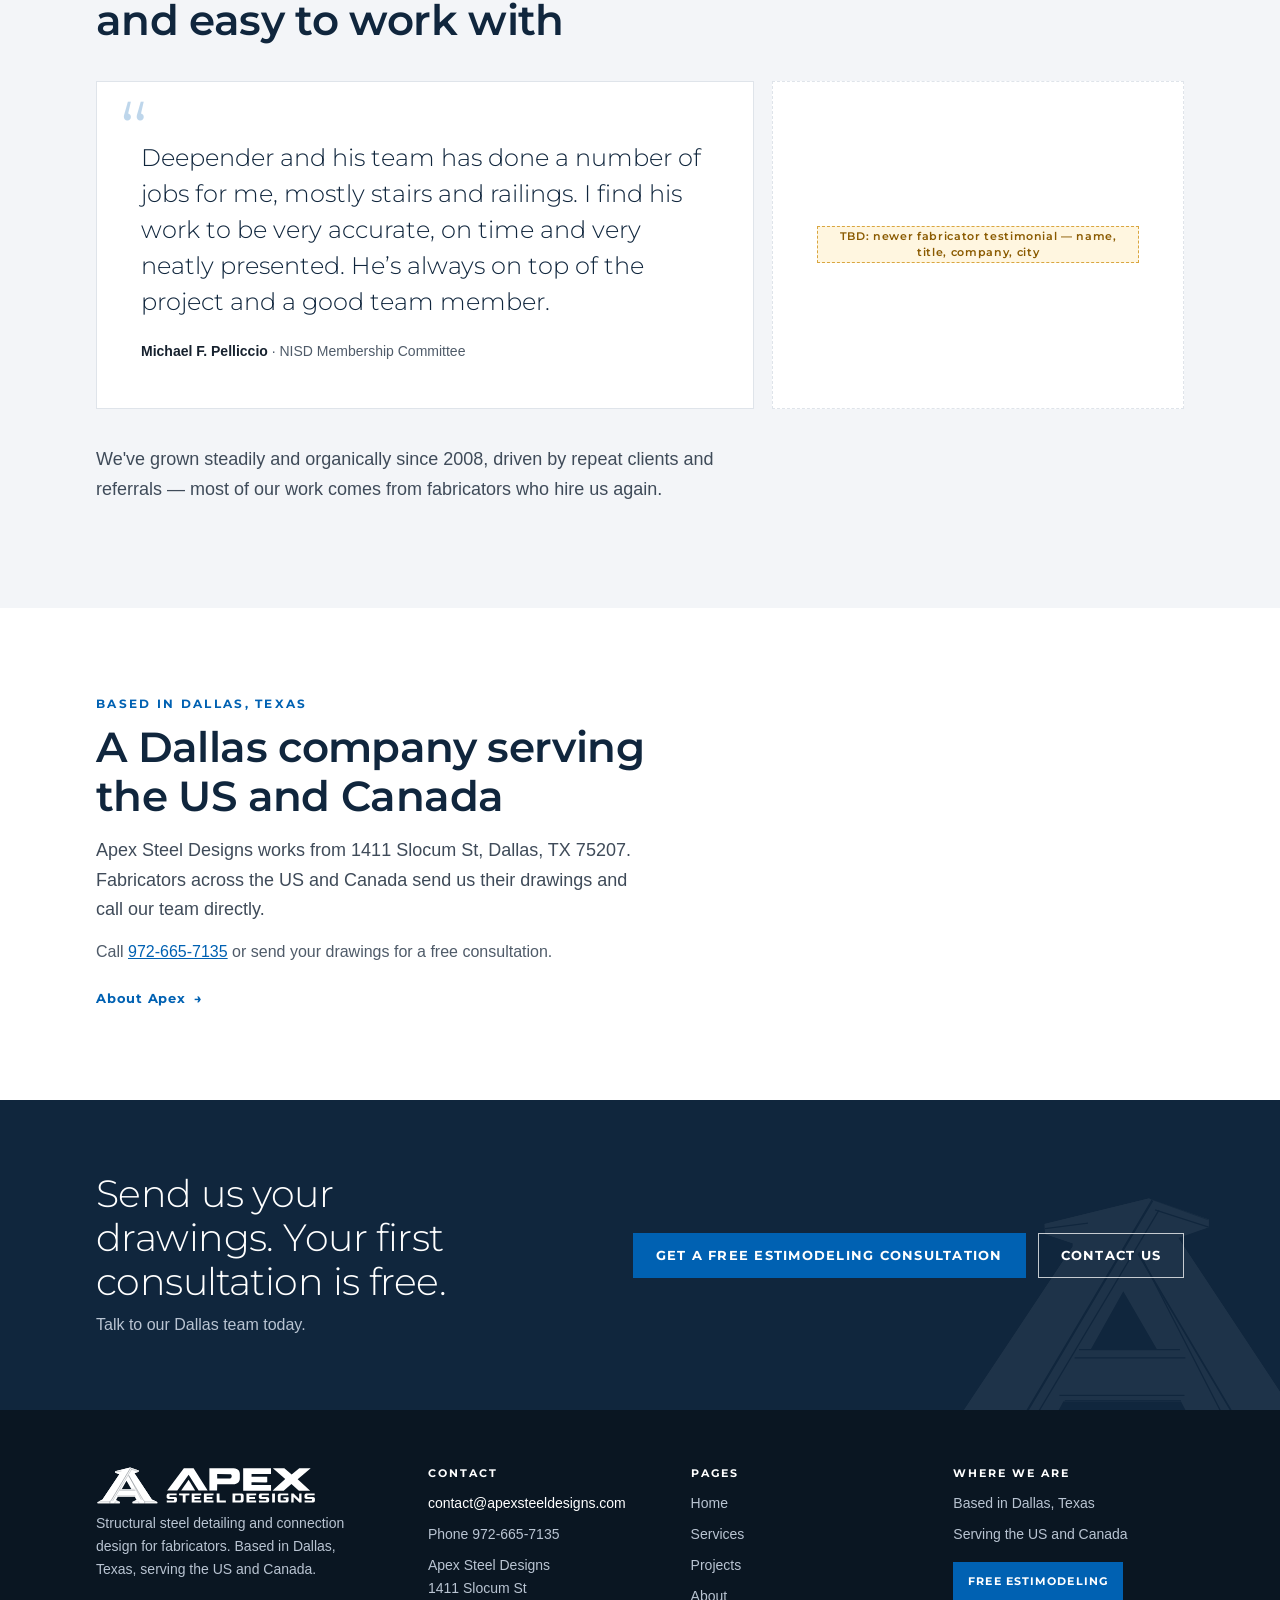
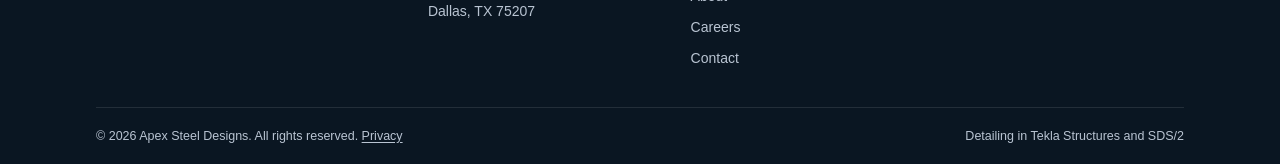
==== commit 620ad33e: "Home What we do: connection design PE- and SE-stamped Co-Authored-By: Claude Sonnet 5.5 <noreply@ant" ====
--- a/index.html
+++ b/index.html
@@ -104,7 +104,7 @@
       <p class="lead">Plus the engineering and coordination around it.</p>
       <ul class="bullets">
         <li><strong>Structural steel detailing</strong> — shop and erection drawings in Tekla or SDS/2, with CNC, DSTV, DXF, and other file formats your shop uses.</li>
-        <li><strong>Connection design</strong> — in-house, PE-stamped.</li>
+        <li><strong>Connection design</strong> — in-house, PE- and SE-stamped.</li>
         <li><strong>Miscellaneous steel</strong> — stairs, rails, platforms, and metals.</li>
         <li><strong>Joist and deck detailing</strong> — to SJI and SDI standards.</li>
         <li><strong>Estimating &amp; BIM</strong> — bid models, take-offs, clash detection, scan-to-BIM.</li>
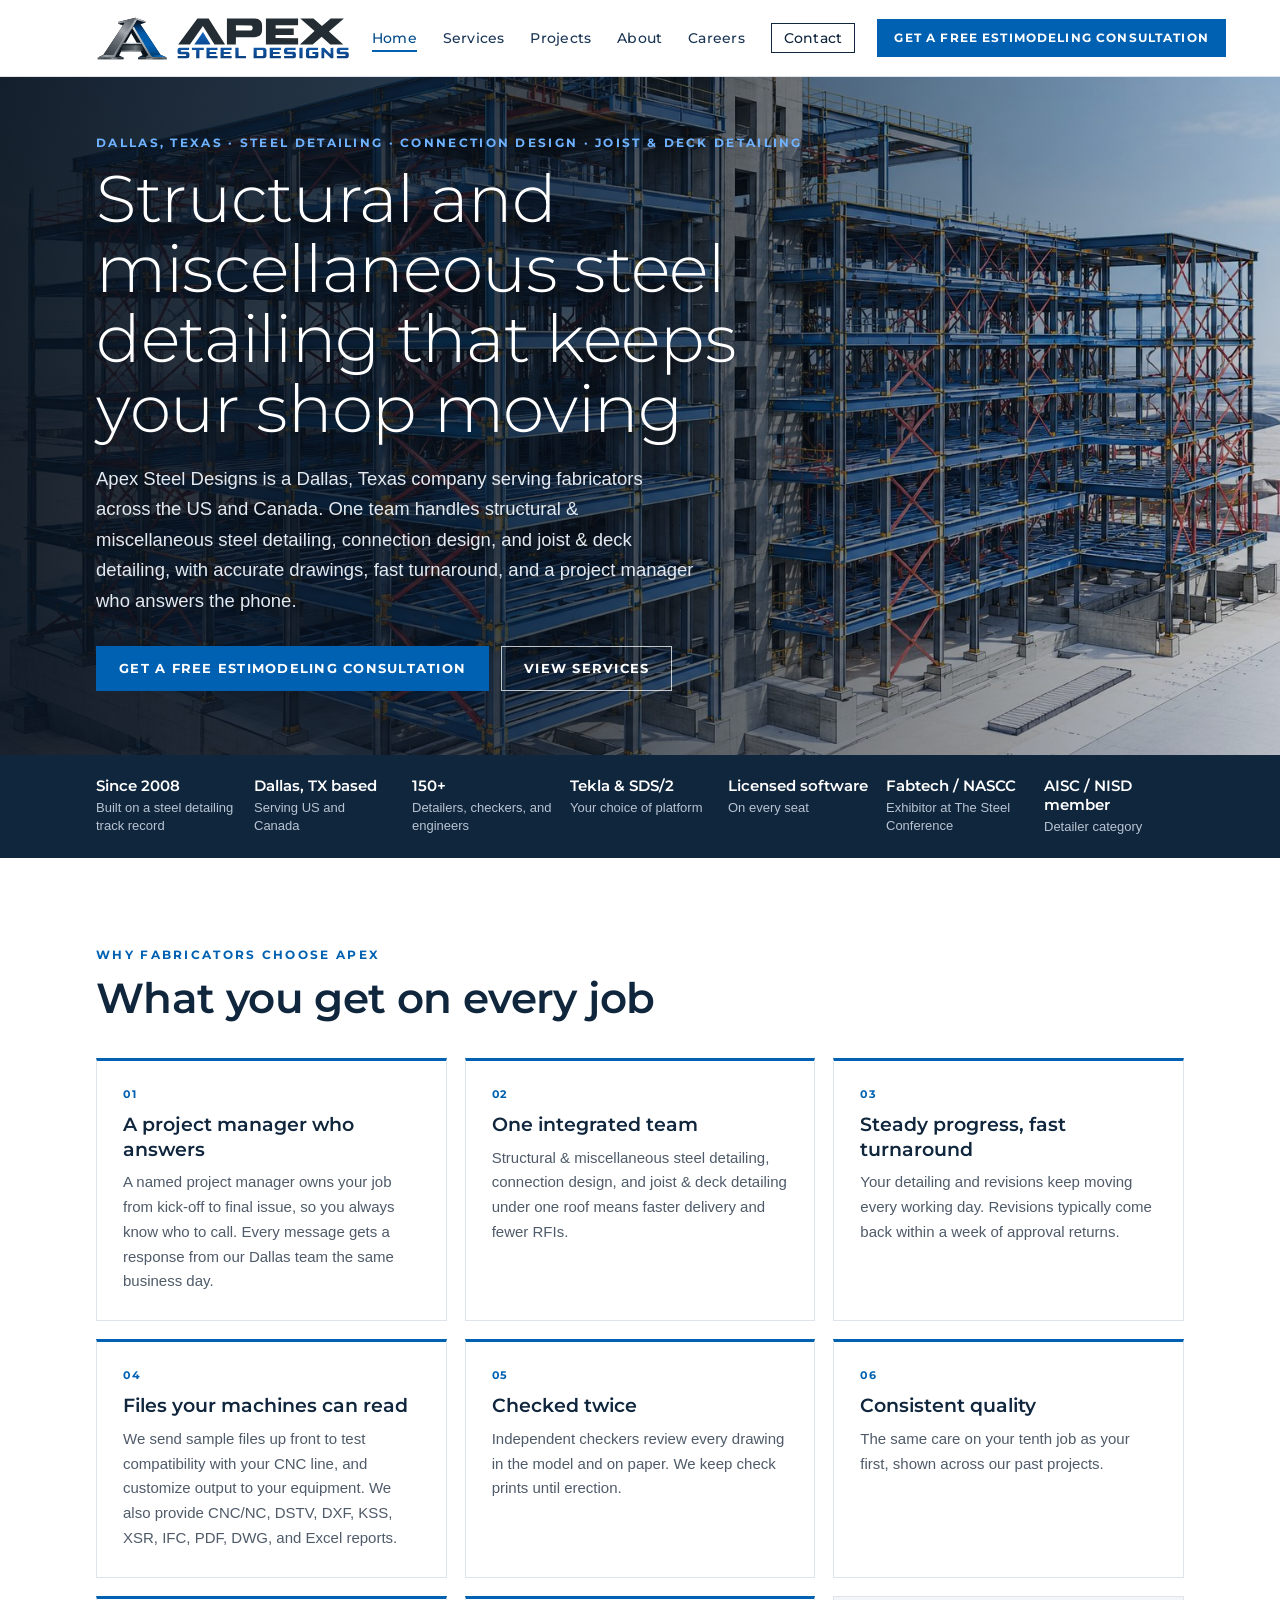
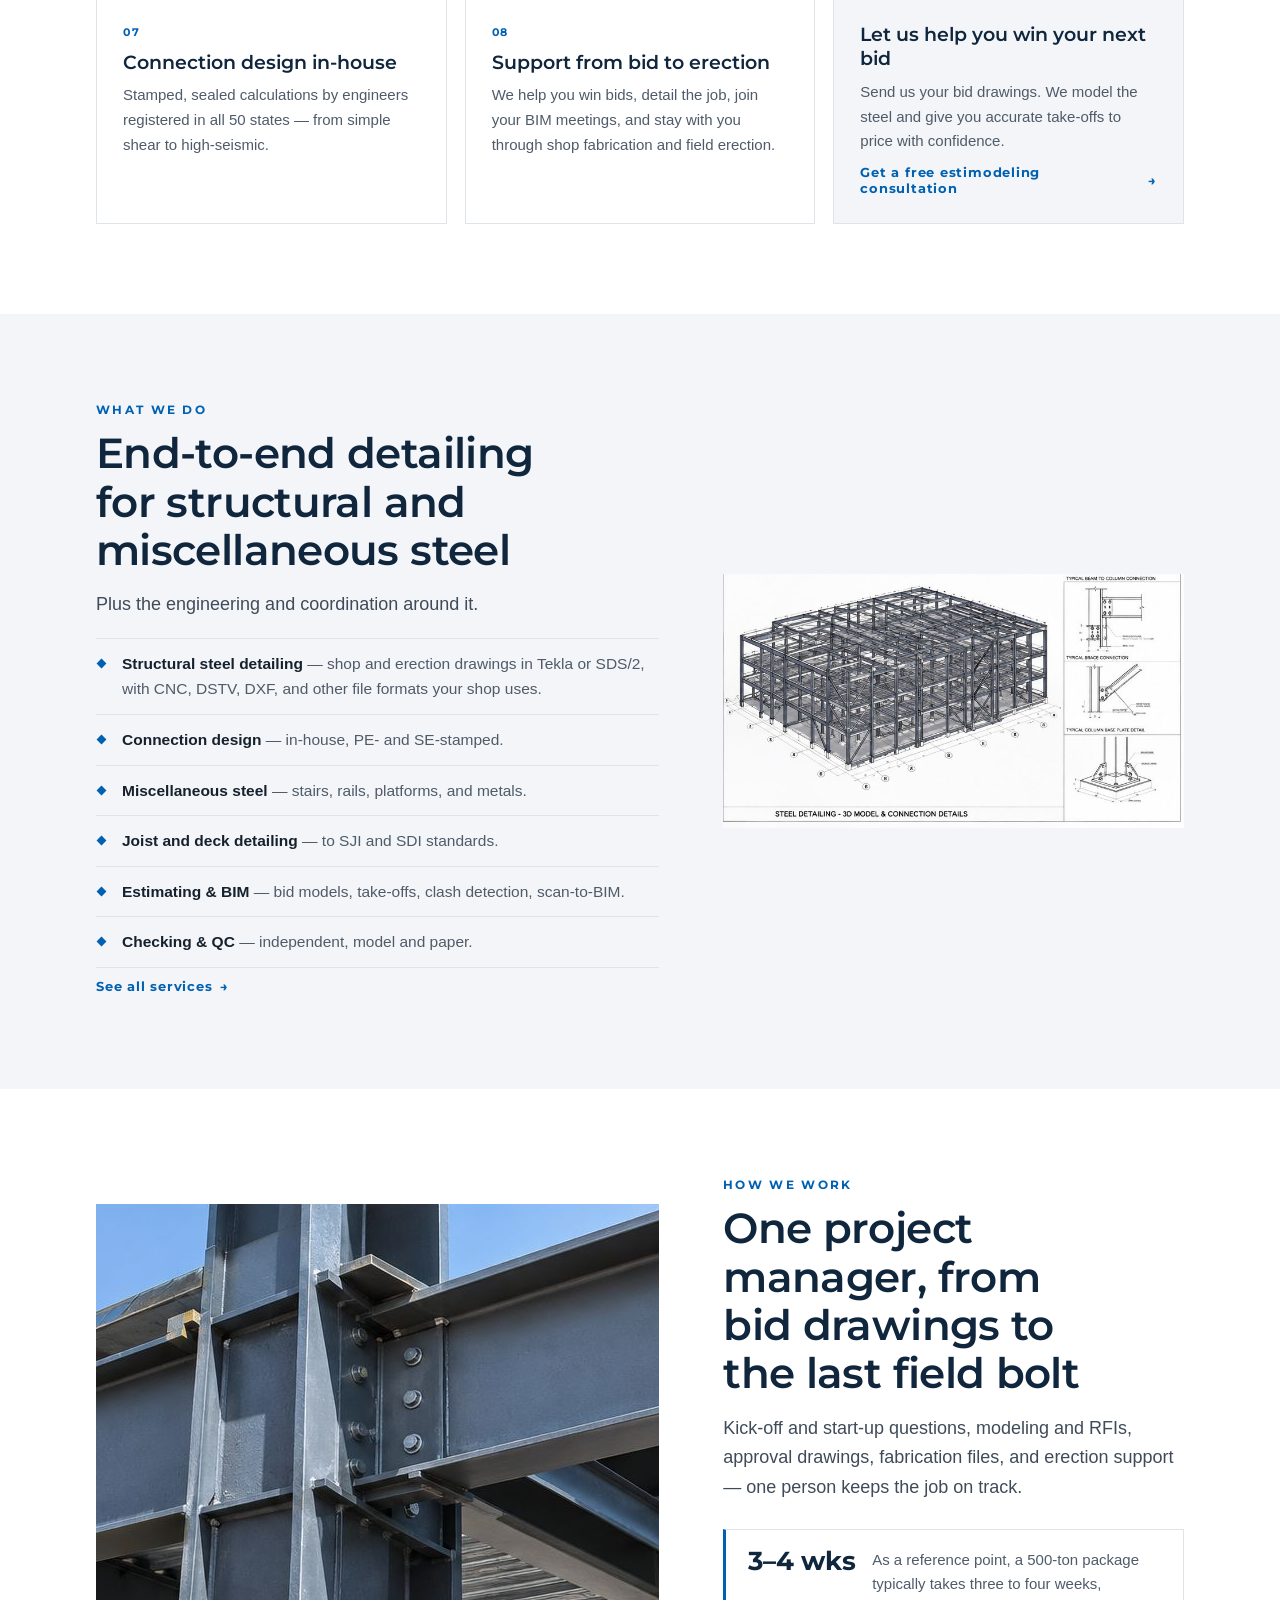
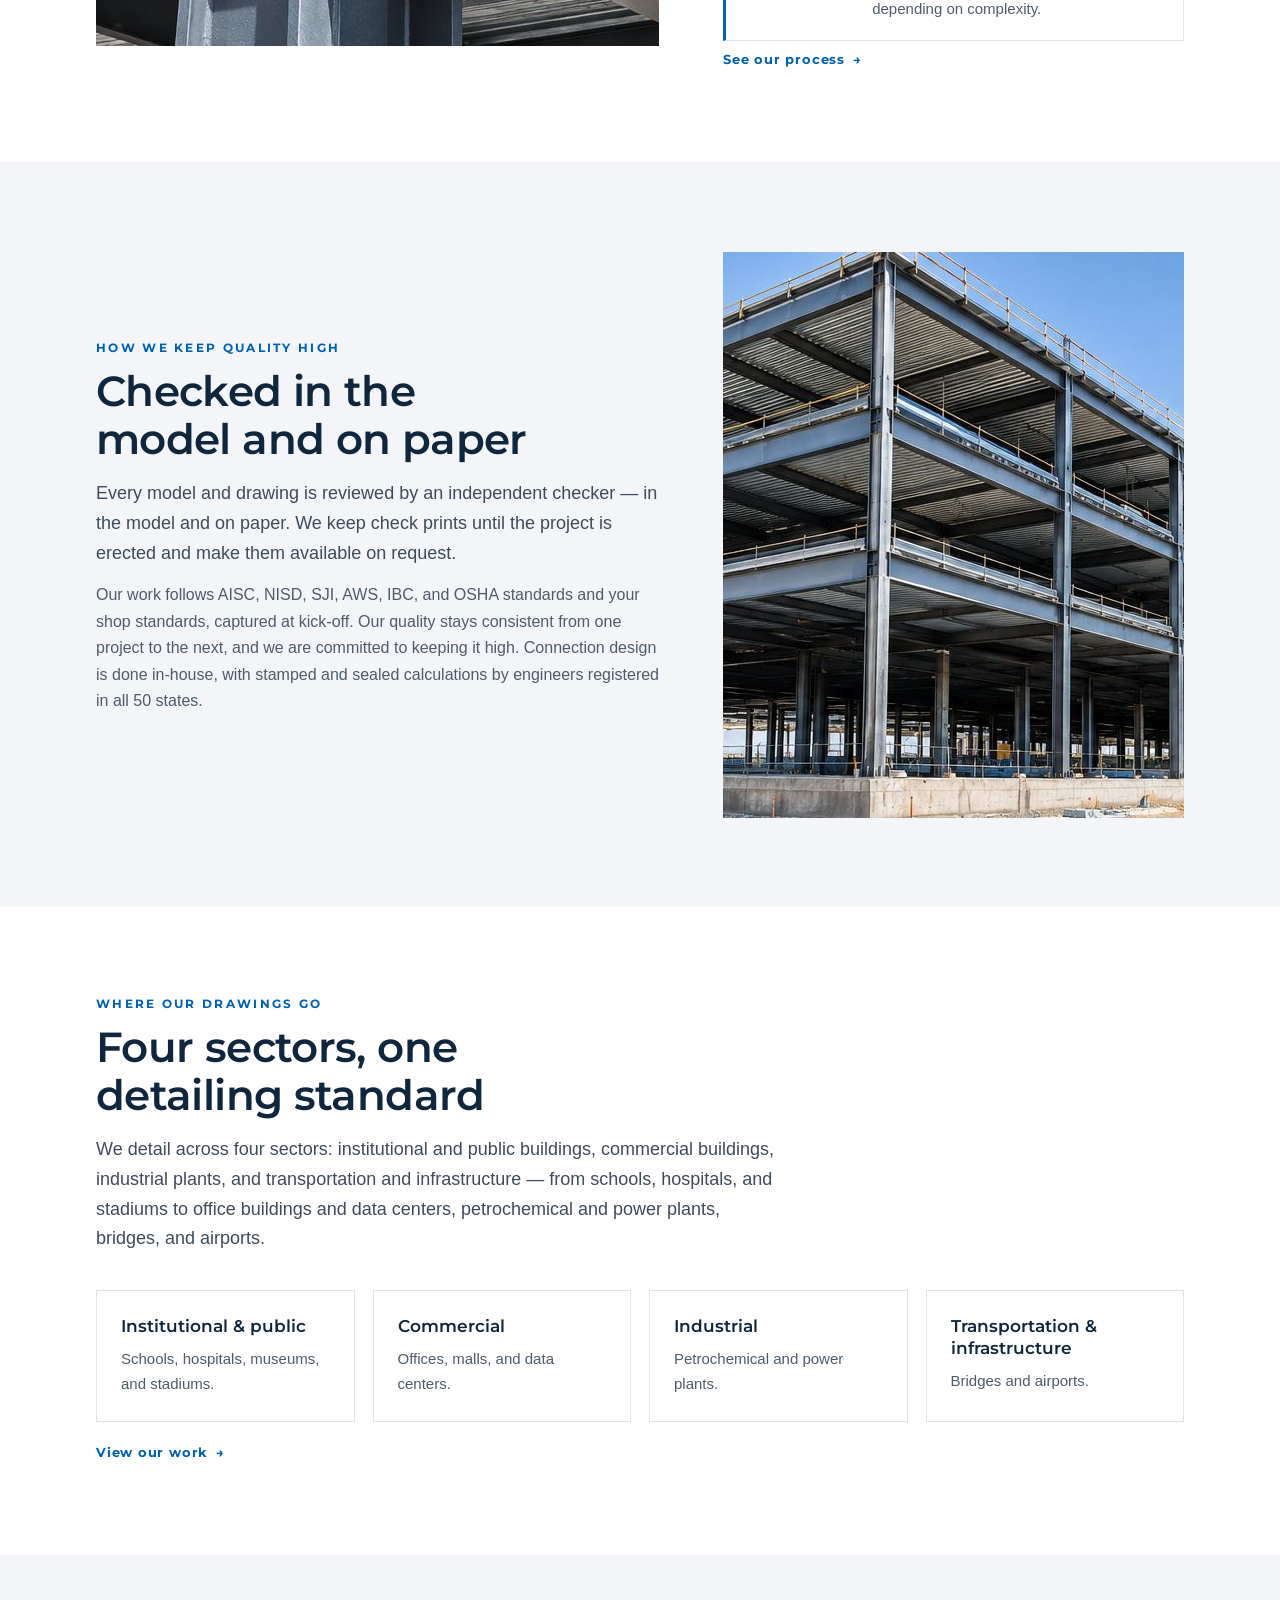
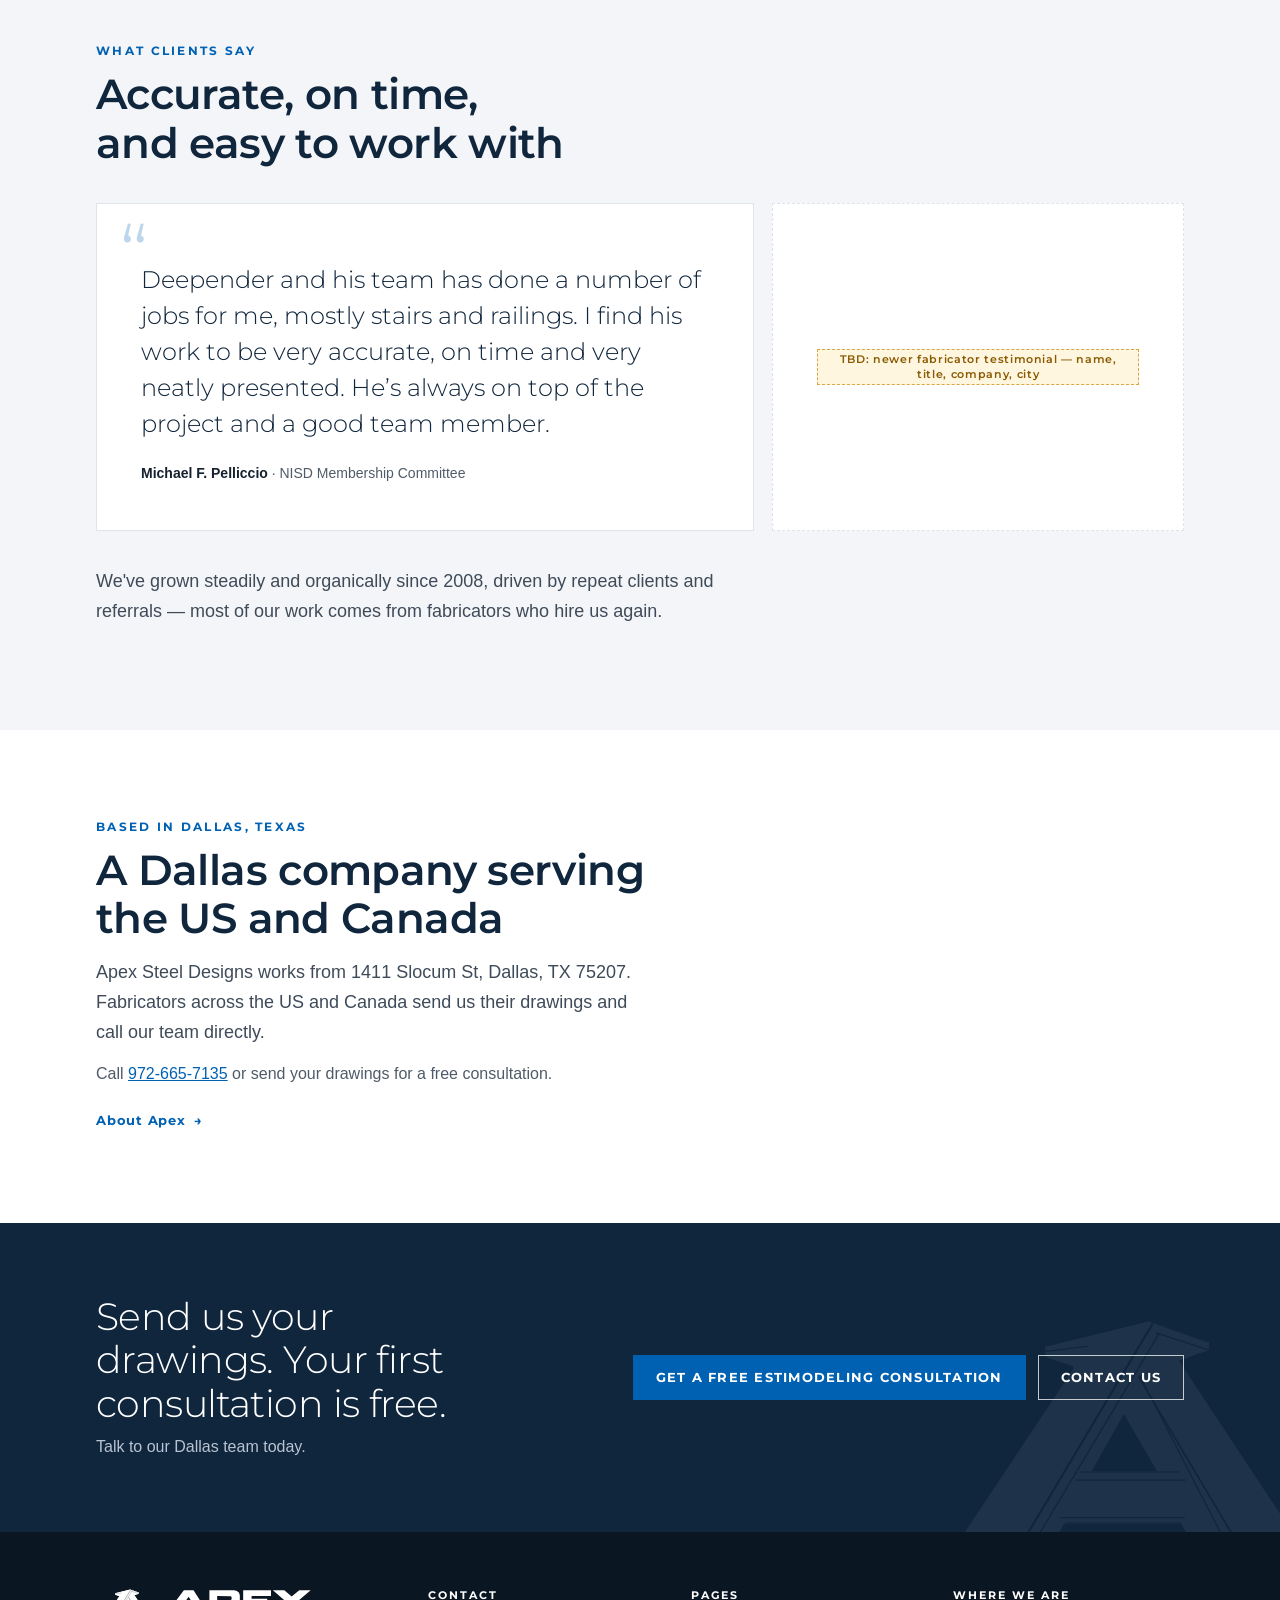
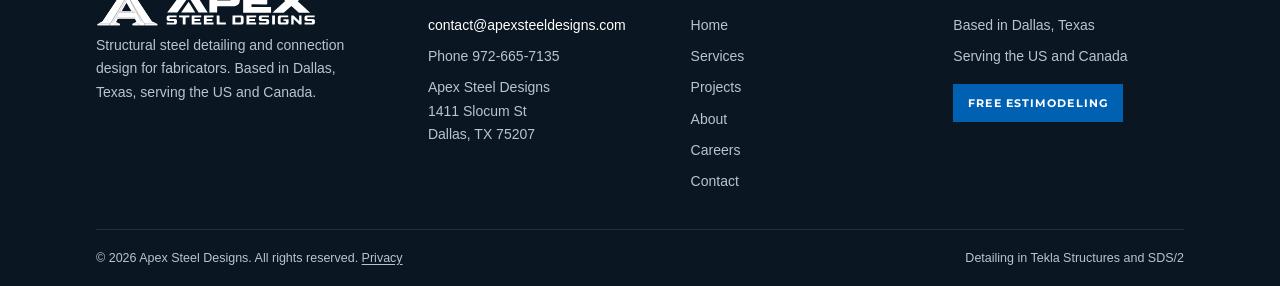
==== commit b7a5e1a8: "Home quality section: text left, new image (frame-wide) right Co-Authored-By: Claude Sonnet 5.5 <nor" ====
--- a/index.html
+++ b/index.html
@@ -130,14 +130,14 @@
 </div></section>
 
 <section class="s soft" id="quality"><div class="container">
-  <div class="split flip">
+  <div class="split">
     <div>
       <p class="kicker">How we keep quality high</p>
       <h2>Checked in the model and on paper</h2>
       <p class="lead">Every model and drawing is reviewed by an independent checker — in the model and on paper. We keep check prints until the project is erected and make them available on request.</p>
       <p>Our work follows AISC, NISD, SJI, AWS, IBC, and OSHA standards and your shop standards, captured at kick-off. Our quality stays consistent from one project to the next, and we are committed to keeping it high. Connection design is done in-house, with stamped and sealed calculations by engineers registered in all 50 states.</p>
     </div>
-    <img class="photo natural" src="img/model-details.jpg" alt="3D steel model with connection detail sheets" loading="lazy" width="803" height="442">
+    <img class="photo" src="img/frame-wide.jpg" alt="Completed structural steel frame with metal deck and bracing" loading="lazy" width="1536" height="566">
   </div>
 </div></section>
 
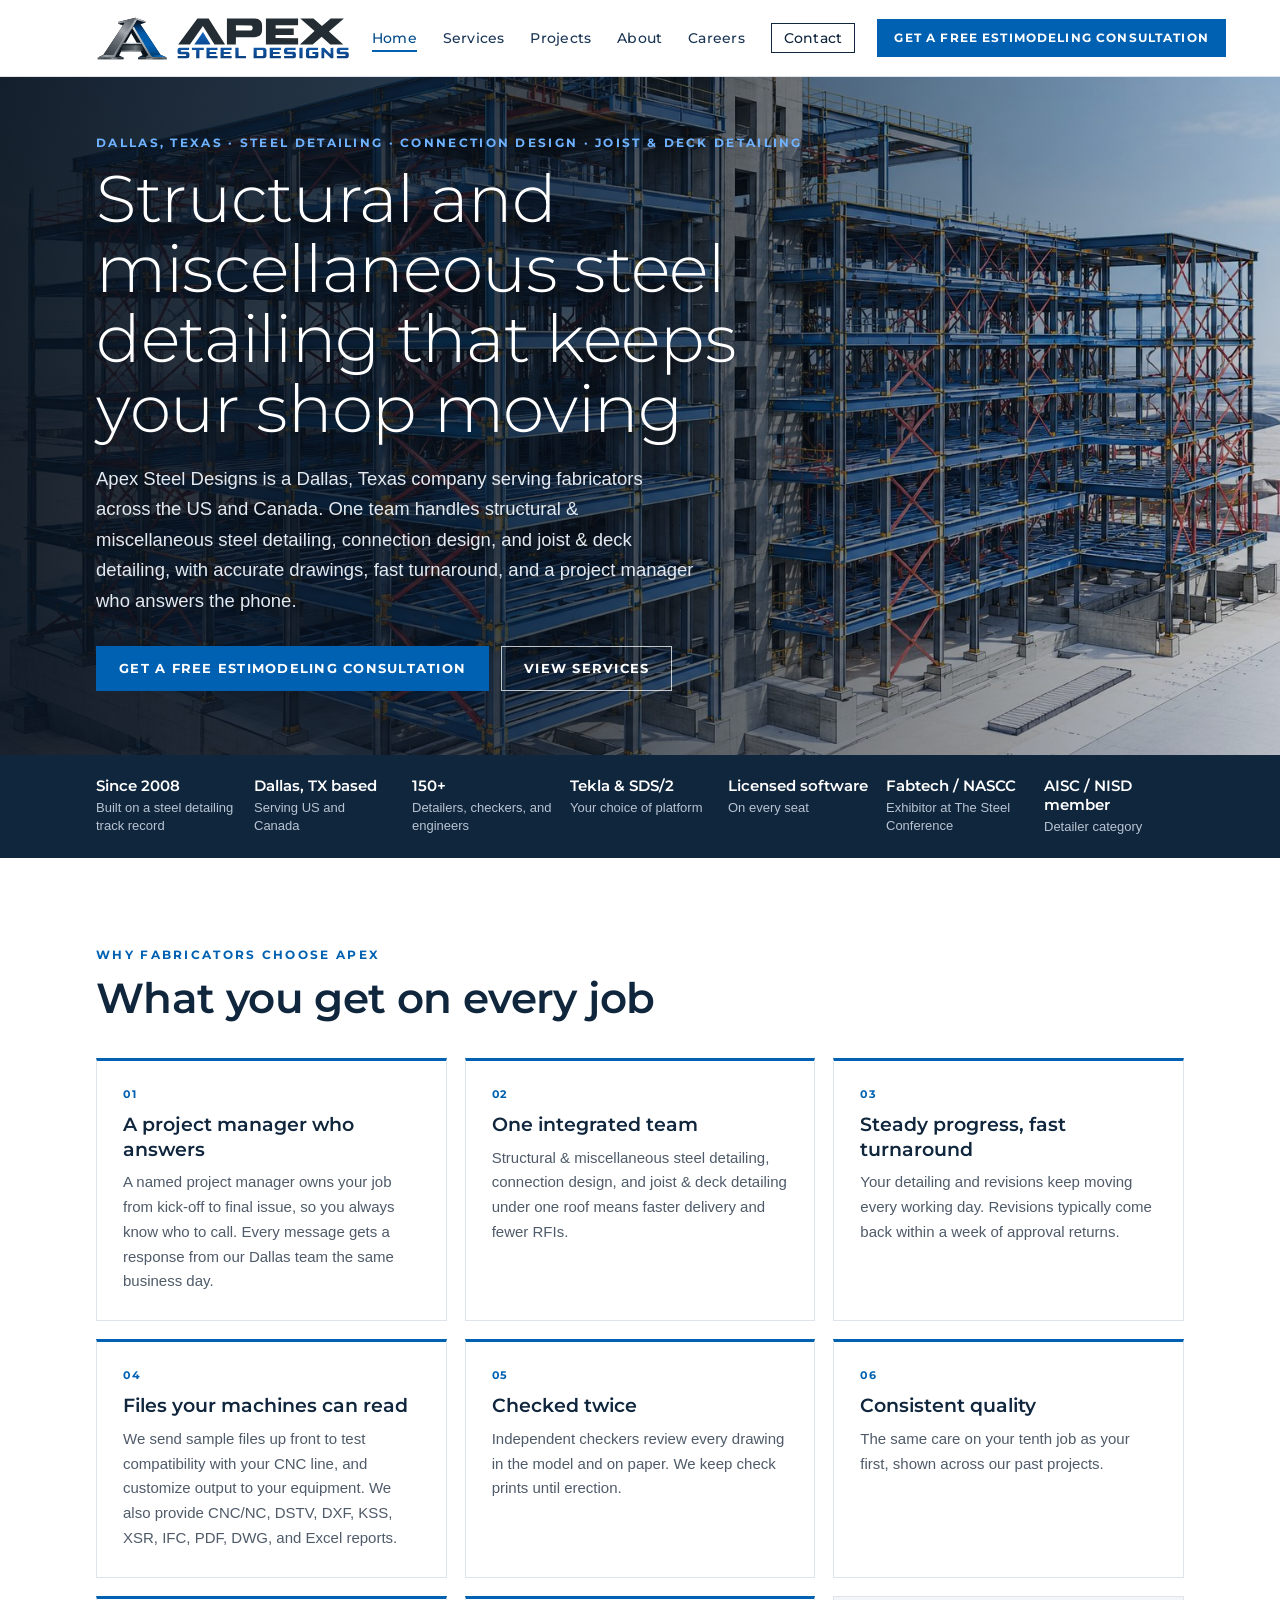
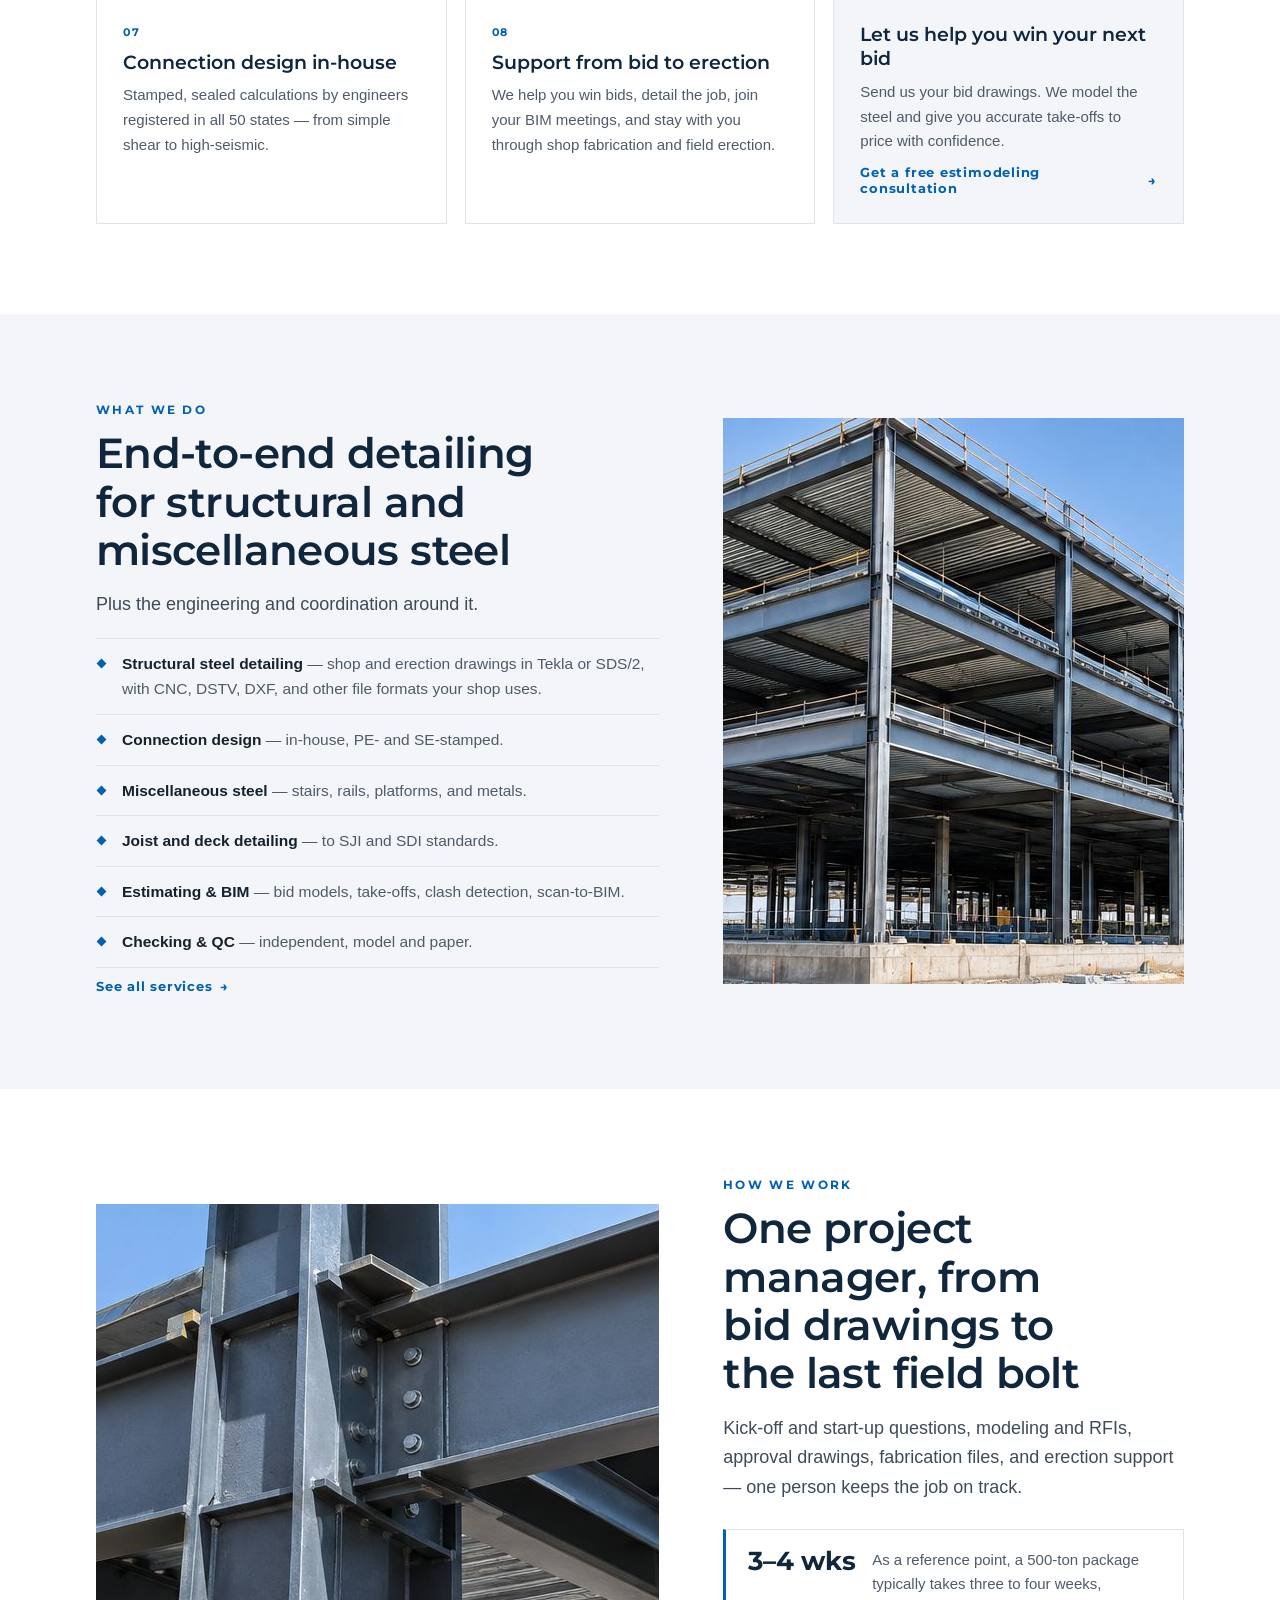
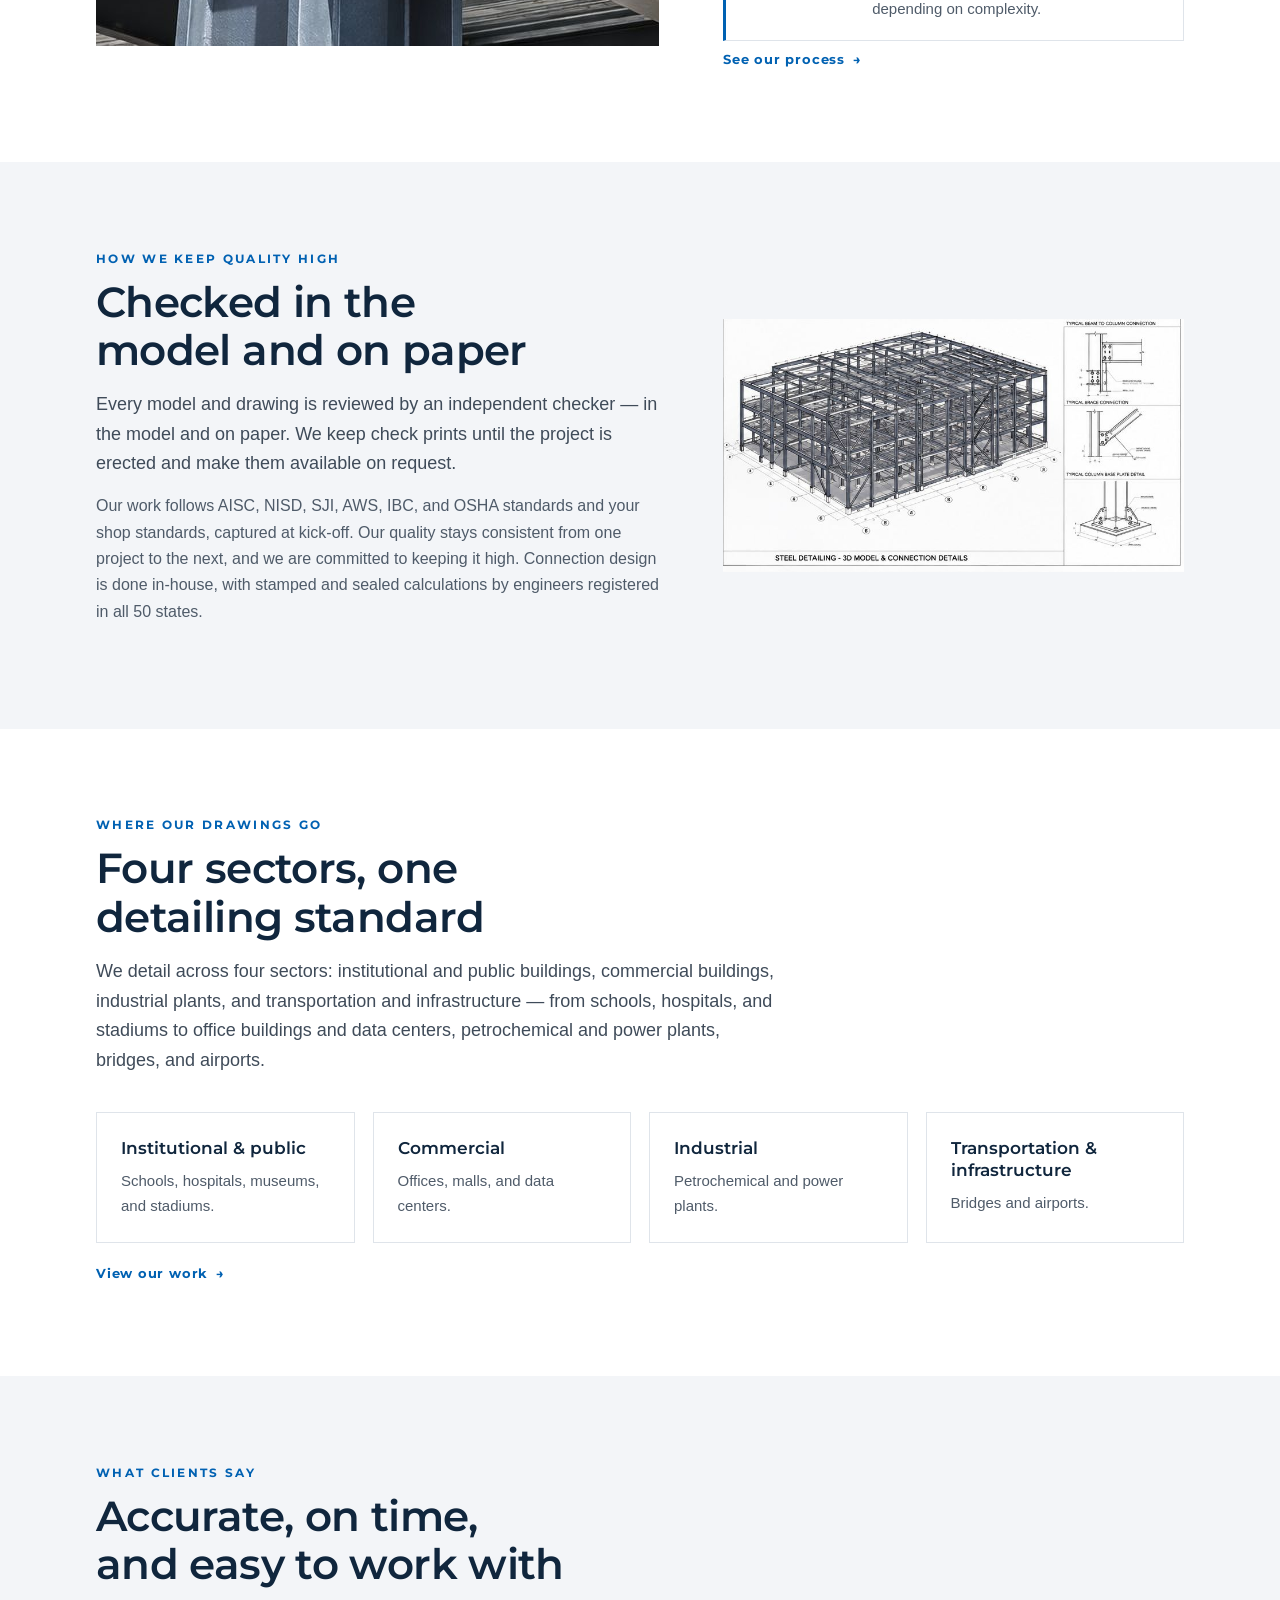
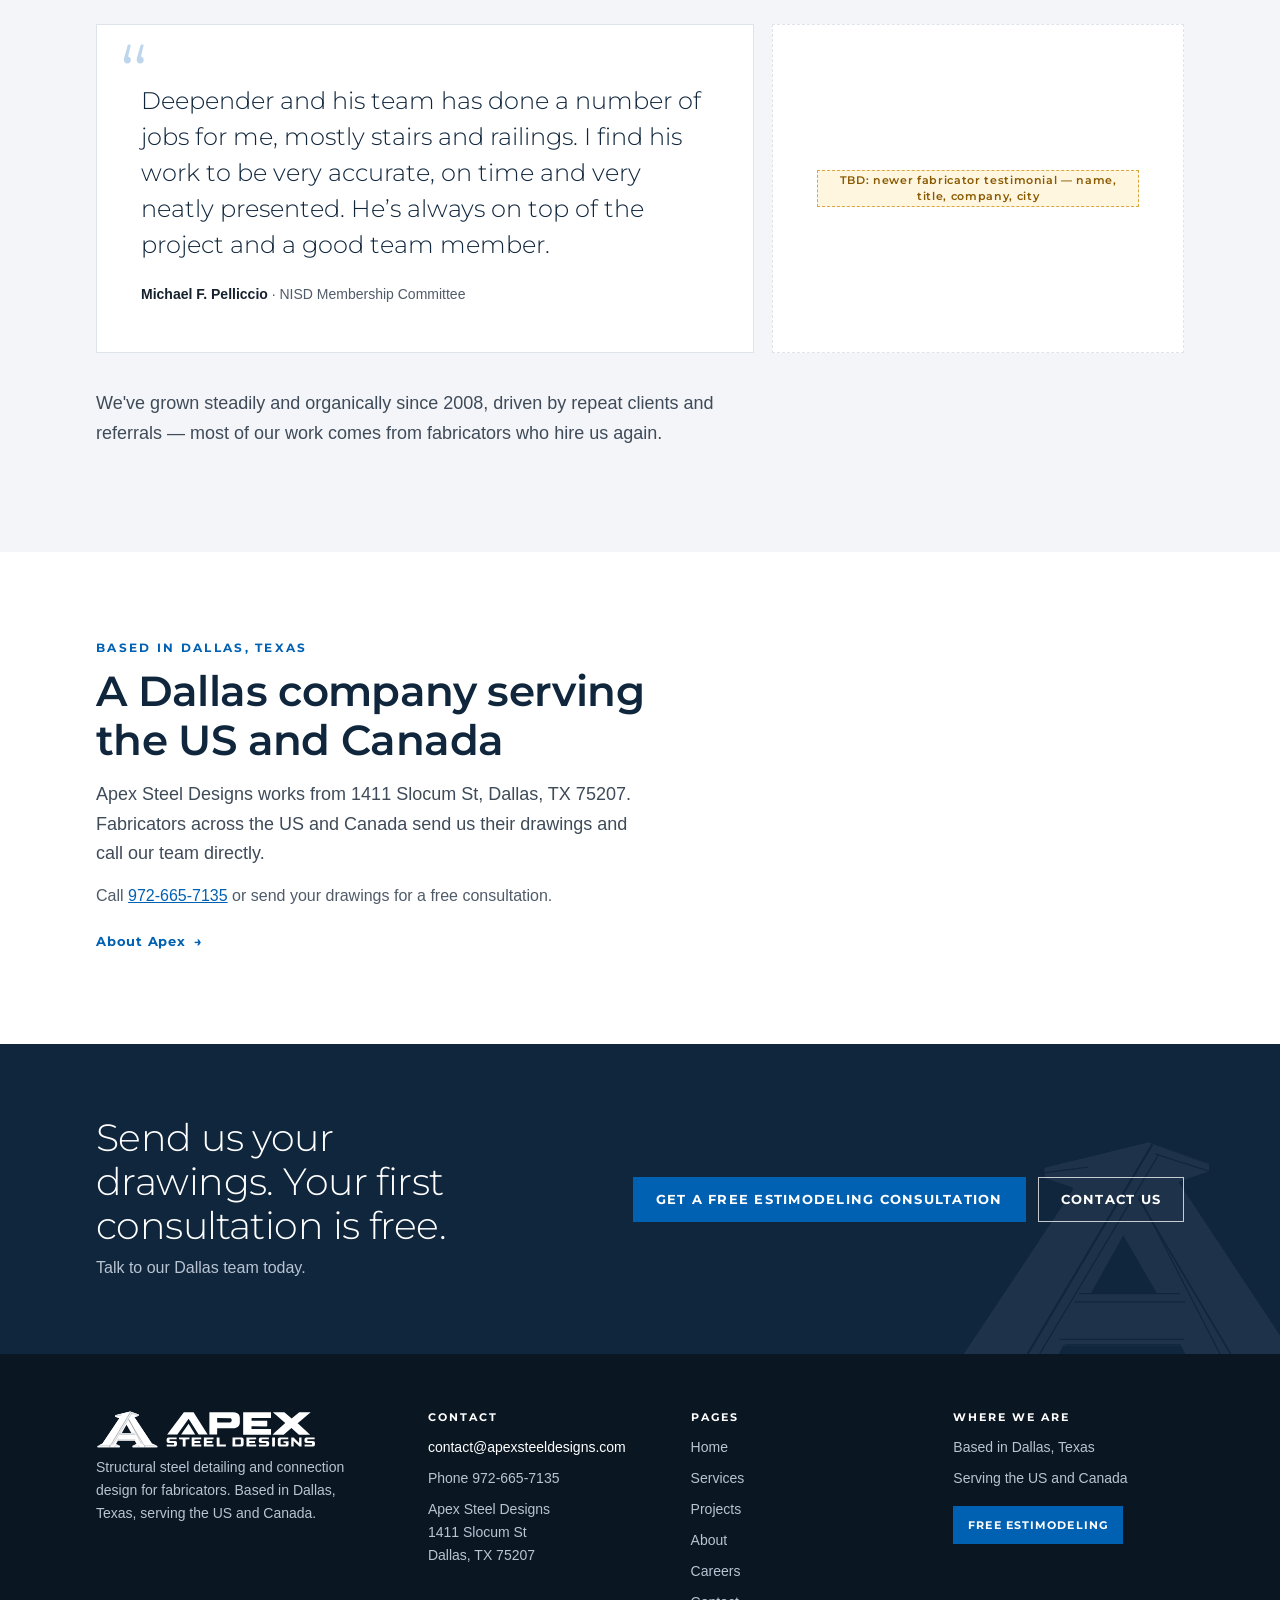
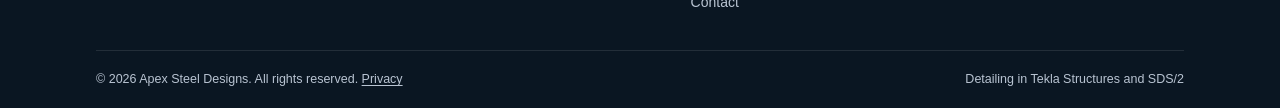
==== commit 8ca51a5f: "Home: swap images between What we do and How we keep quality high Co-Authored-By: Claude Sonnet 5.5 " ====
--- a/index.html
+++ b/index.html
@@ -112,7 +112,7 @@
       </ul>
       <a class="text-link" href="services.html">See all services <span aria-hidden="true">→</span></a>
     </div>
-    <img class="photo natural" src="img/model-details.jpg" alt="3D steel model with typical beam-to-column, brace, and base plate connection details" loading="lazy" width="803" height="442">
+    <img class="photo" src="img/frame-wide.jpg" alt="Completed structural steel frame with metal deck and bracing" loading="lazy" width="1536" height="566">
   </div>
 </div></section>
 
@@ -137,7 +137,7 @@
       <p class="lead">Every model and drawing is reviewed by an independent checker — in the model and on paper. We keep check prints until the project is erected and make them available on request.</p>
       <p>Our work follows AISC, NISD, SJI, AWS, IBC, and OSHA standards and your shop standards, captured at kick-off. Our quality stays consistent from one project to the next, and we are committed to keeping it high. Connection design is done in-house, with stamped and sealed calculations by engineers registered in all 50 states.</p>
     </div>
-    <img class="photo" src="img/frame-wide.jpg" alt="Completed structural steel frame with metal deck and bracing" loading="lazy" width="1536" height="566">
+    <img class="photo natural" src="img/model-details.jpg" alt="3D steel model with typical beam-to-column, brace, and base plate connection details" loading="lazy" width="803" height="442">
   </div>
 </div></section>
 
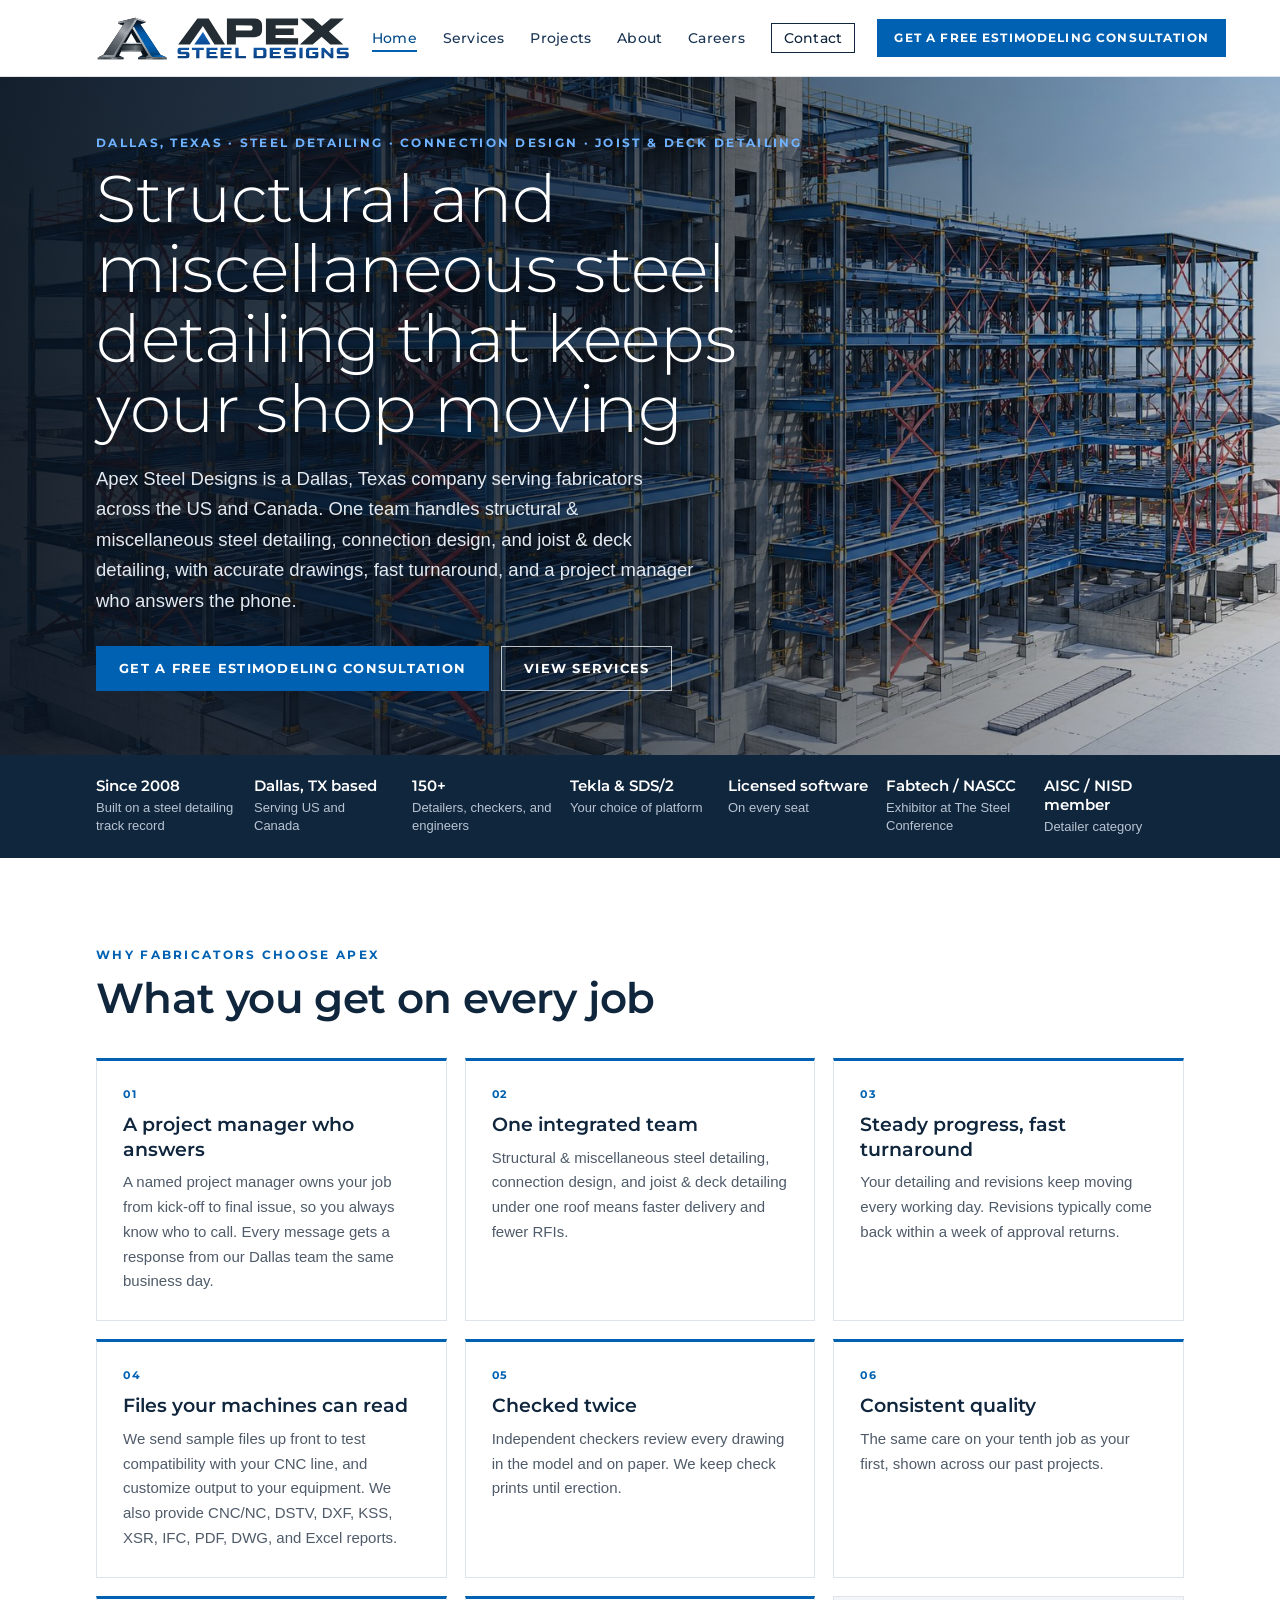
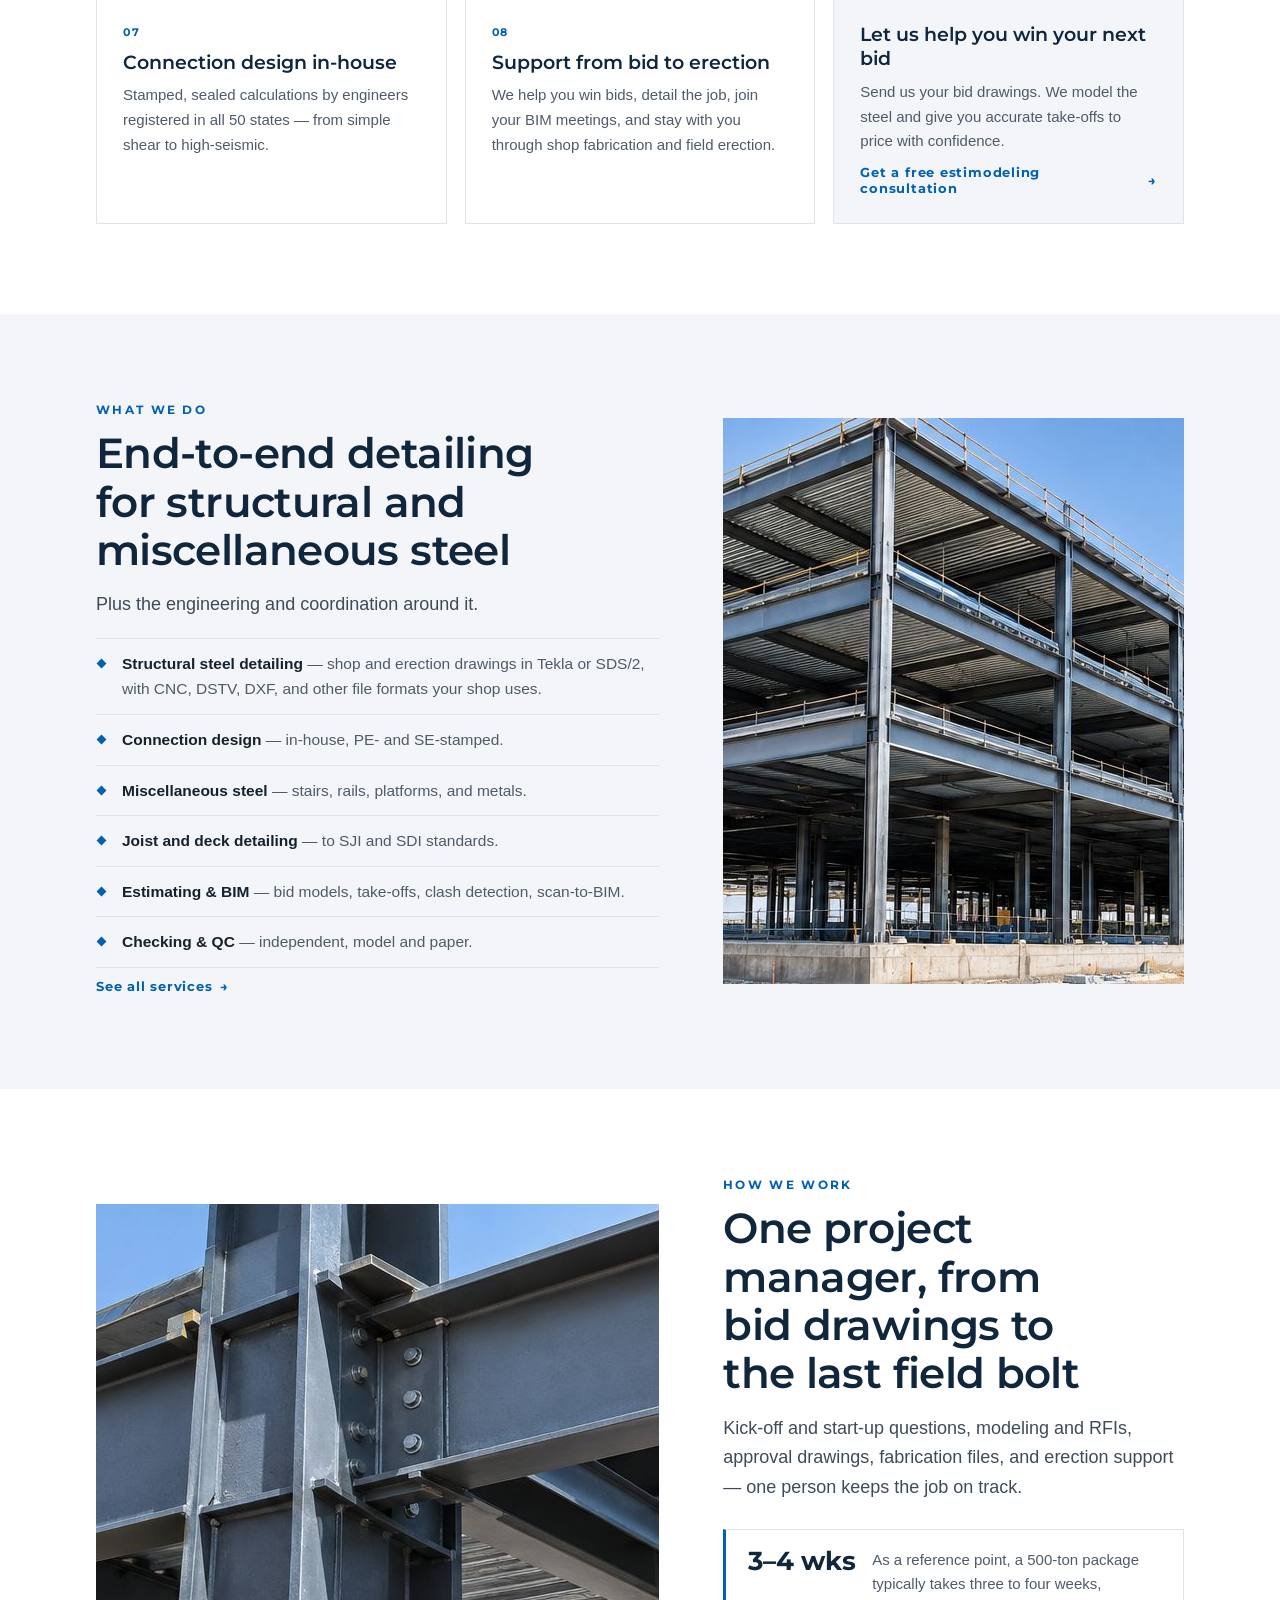
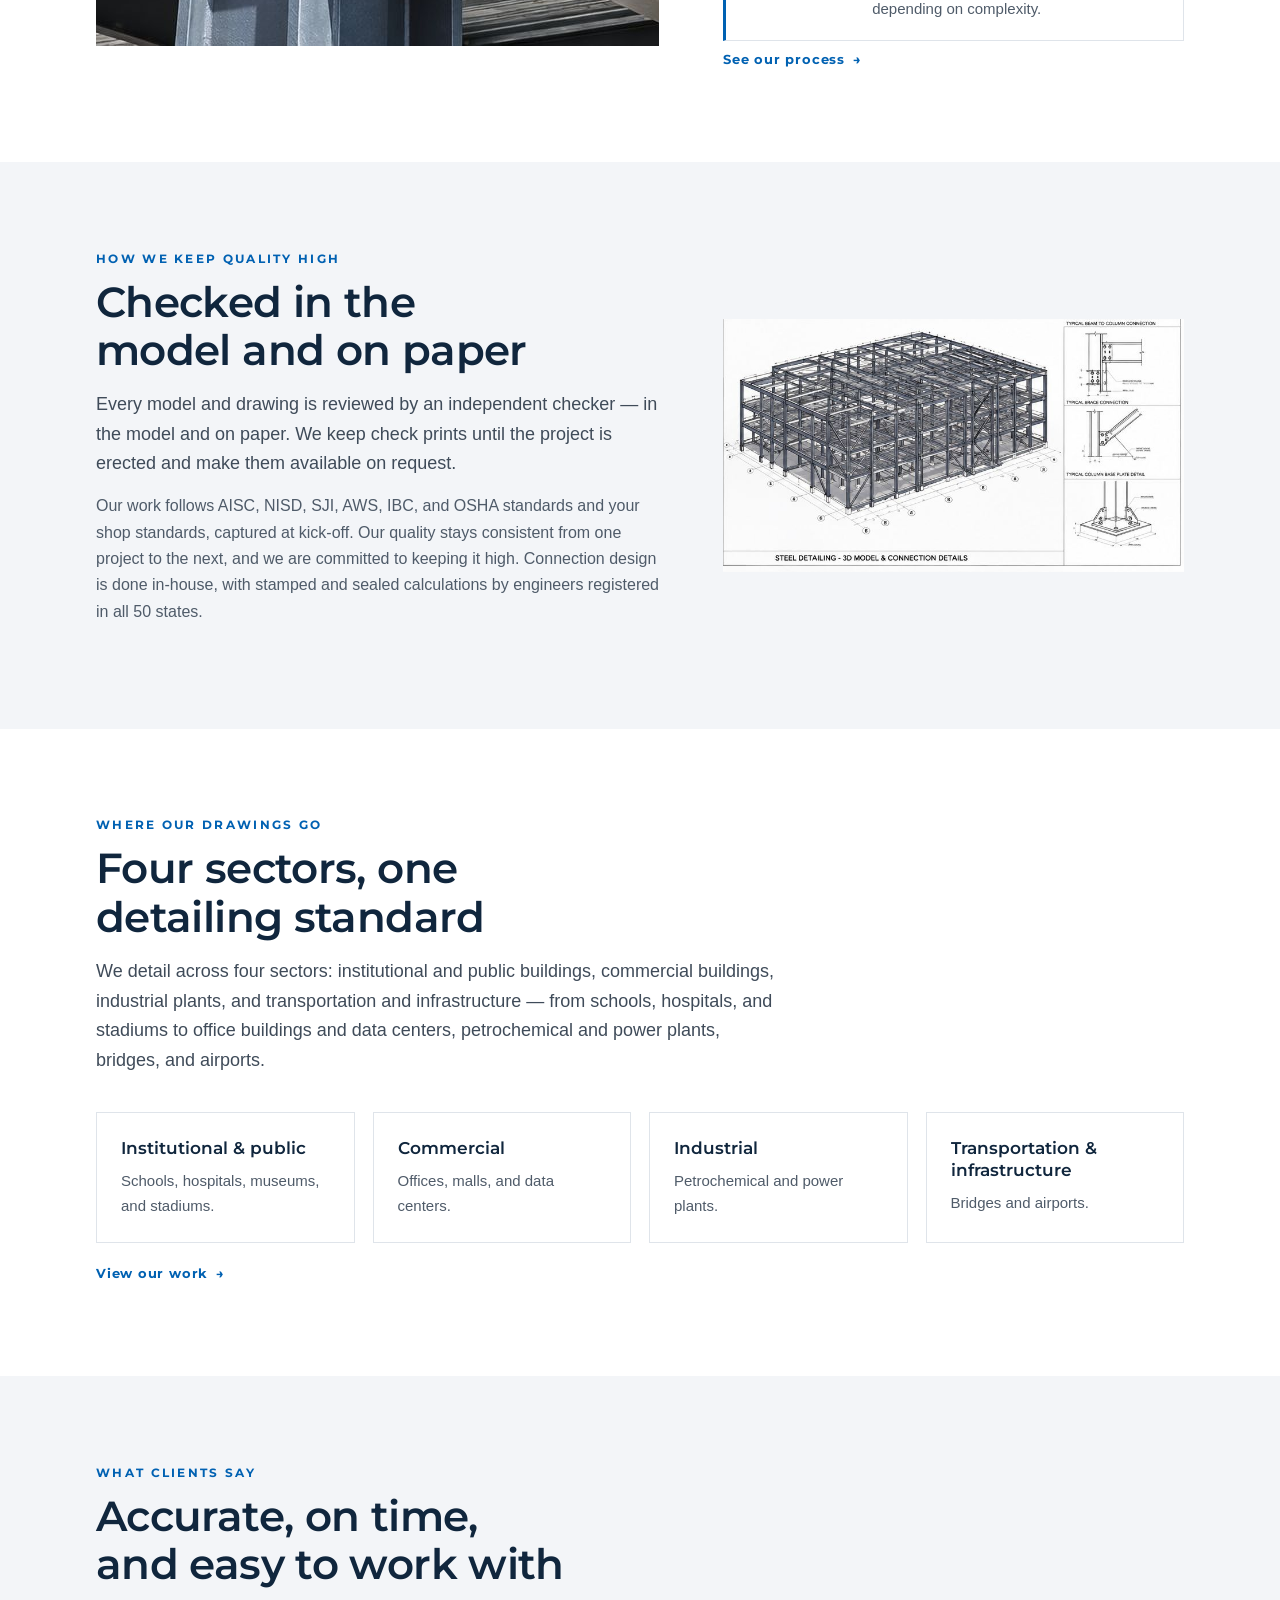
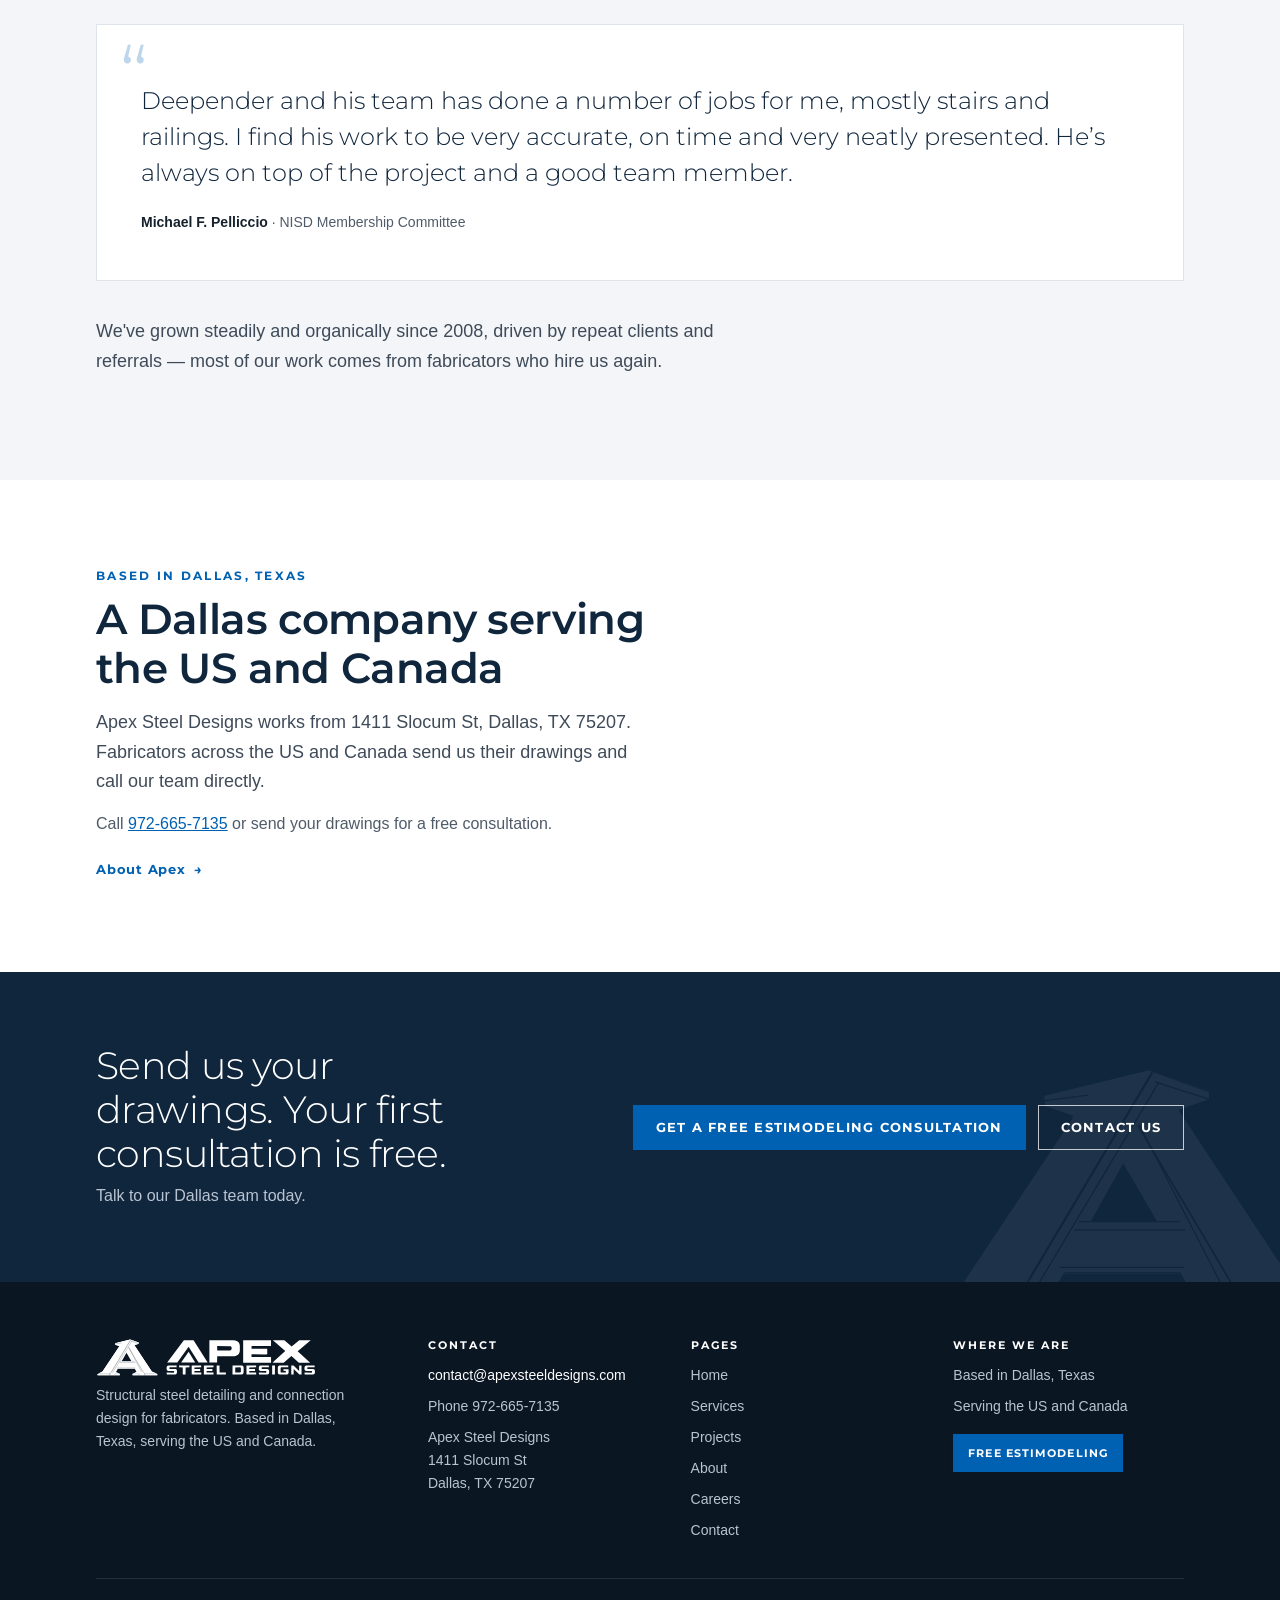
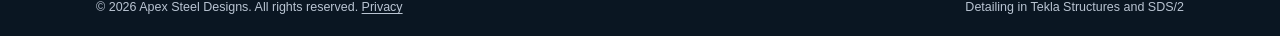
==== commit bda4966b: "Testimonials: remove visible TBD box, grid ready for 2-3 cards, confidentiality note style, commente" ====
--- a/index.html
+++ b/index.html
@@ -158,7 +158,13 @@
   <div class="quotes"><figure class="quote">
   <blockquote>Deepender and his team has done a number of jobs for me, mostly stairs and railings. I find his work to be very accurate, on time and very neatly presented. He’s always on top of the project and a good team member.</blockquote>
   <cite><b>Michael F. Pelliccio</b> · NISD Membership Committee</cite>
-</figure><div class="quote more"><p style="margin:0"><span class="tbd">TBD: newer fabricator testimonial — name, title, company, city</span></p></div></div>
+</figure><!-- ADD MORE TESTIMONIALS: copy a block below inside .quotes, after the figure above. Cards share the row automatically (1 = full width, 2-3 = columns).
+  <figure class="quote">
+    <blockquote>REAL QUOTE FROM A REAL CLIENT, with their written OK.</blockquote>
+    <cite><b>Name, or role only</b> · Title, steel fabricator, State</cite>
+    <p class="conf">Company withheld at the client's request. Details available on request.</p>
+  </figure>
+  --></div>
   <p class="lead" style="margin-top:36px">We've grown steadily and organically since 2008, driven by repeat clients and referrals — most of our work comes from fabricators who hire us again.</p>
 </div></section>
 <section class="s" id="dallas"><div class="container">
--- a/style.css
+++ b/style.css
@@ -243,7 +243,9 @@
 .quote blockquote{margin:0 0 18px;font:300 clamp(19px,2vw,24px)/1.5 var(--display);color:var(--navy);position:relative}
 .quote cite{font-style:normal;font-size:14px;color:var(--muted)}
 .quote cite b{color:var(--ink);font-weight:700}
-.quotes{display:grid;grid-template-columns:minmax(0,1.6fr) minmax(0,1fr);gap:18px;align-items:stretch}
+.quotes{display:grid;grid-template-columns:repeat(auto-fit,minmax(min(100%,300px),1fr));gap:18px;align-items:stretch}
+.quote .conf{margin:14px 0 0;font-size:12.5px;line-height:1.5;color:var(--muted);font-style:italic}
+.quotes:has(.quote:nth-child(2)) blockquote{font-size:clamp(16px,1.5vw,19px)}
 .quote.more{display:flex;align-items:center;justify-content:center;border-style:dashed;text-align:center}
 .quote.more::before{content:none}
 @media(max-width:820px){.quotes{grid-template-columns:1fr}}
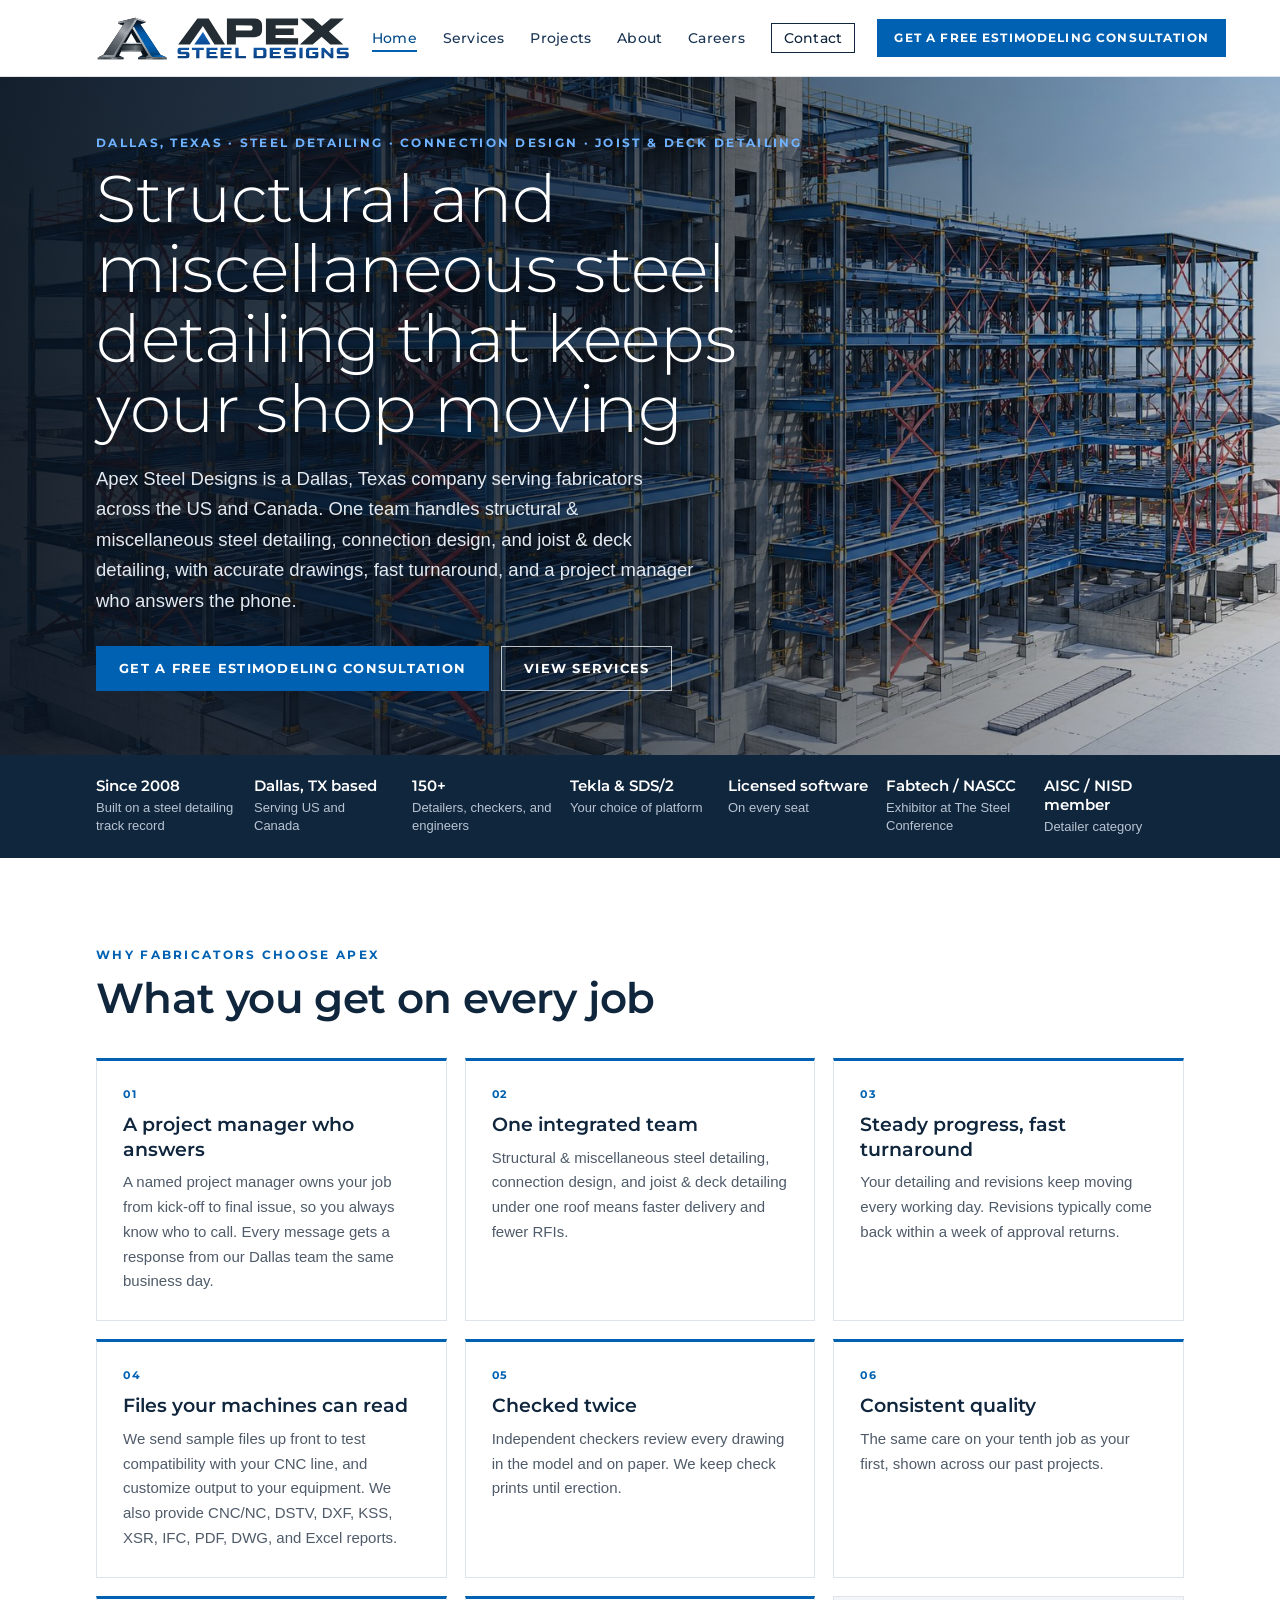
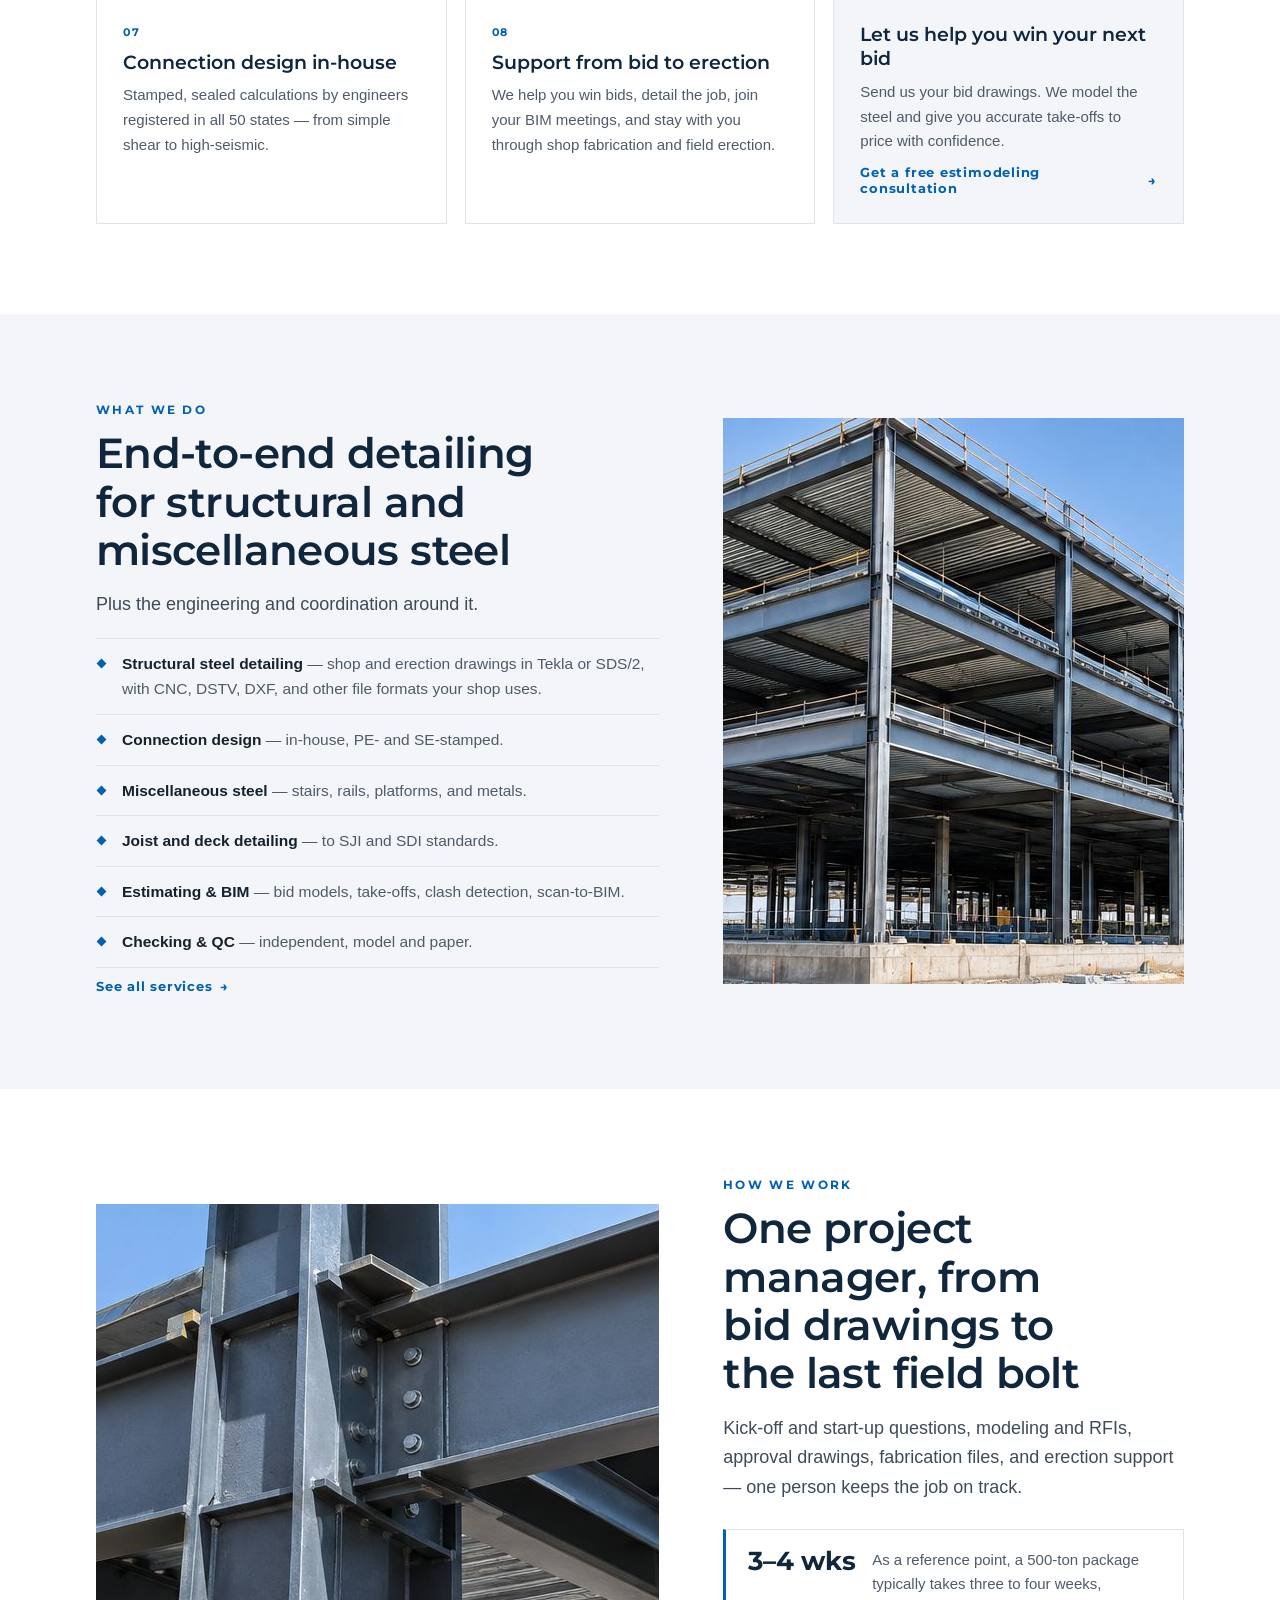
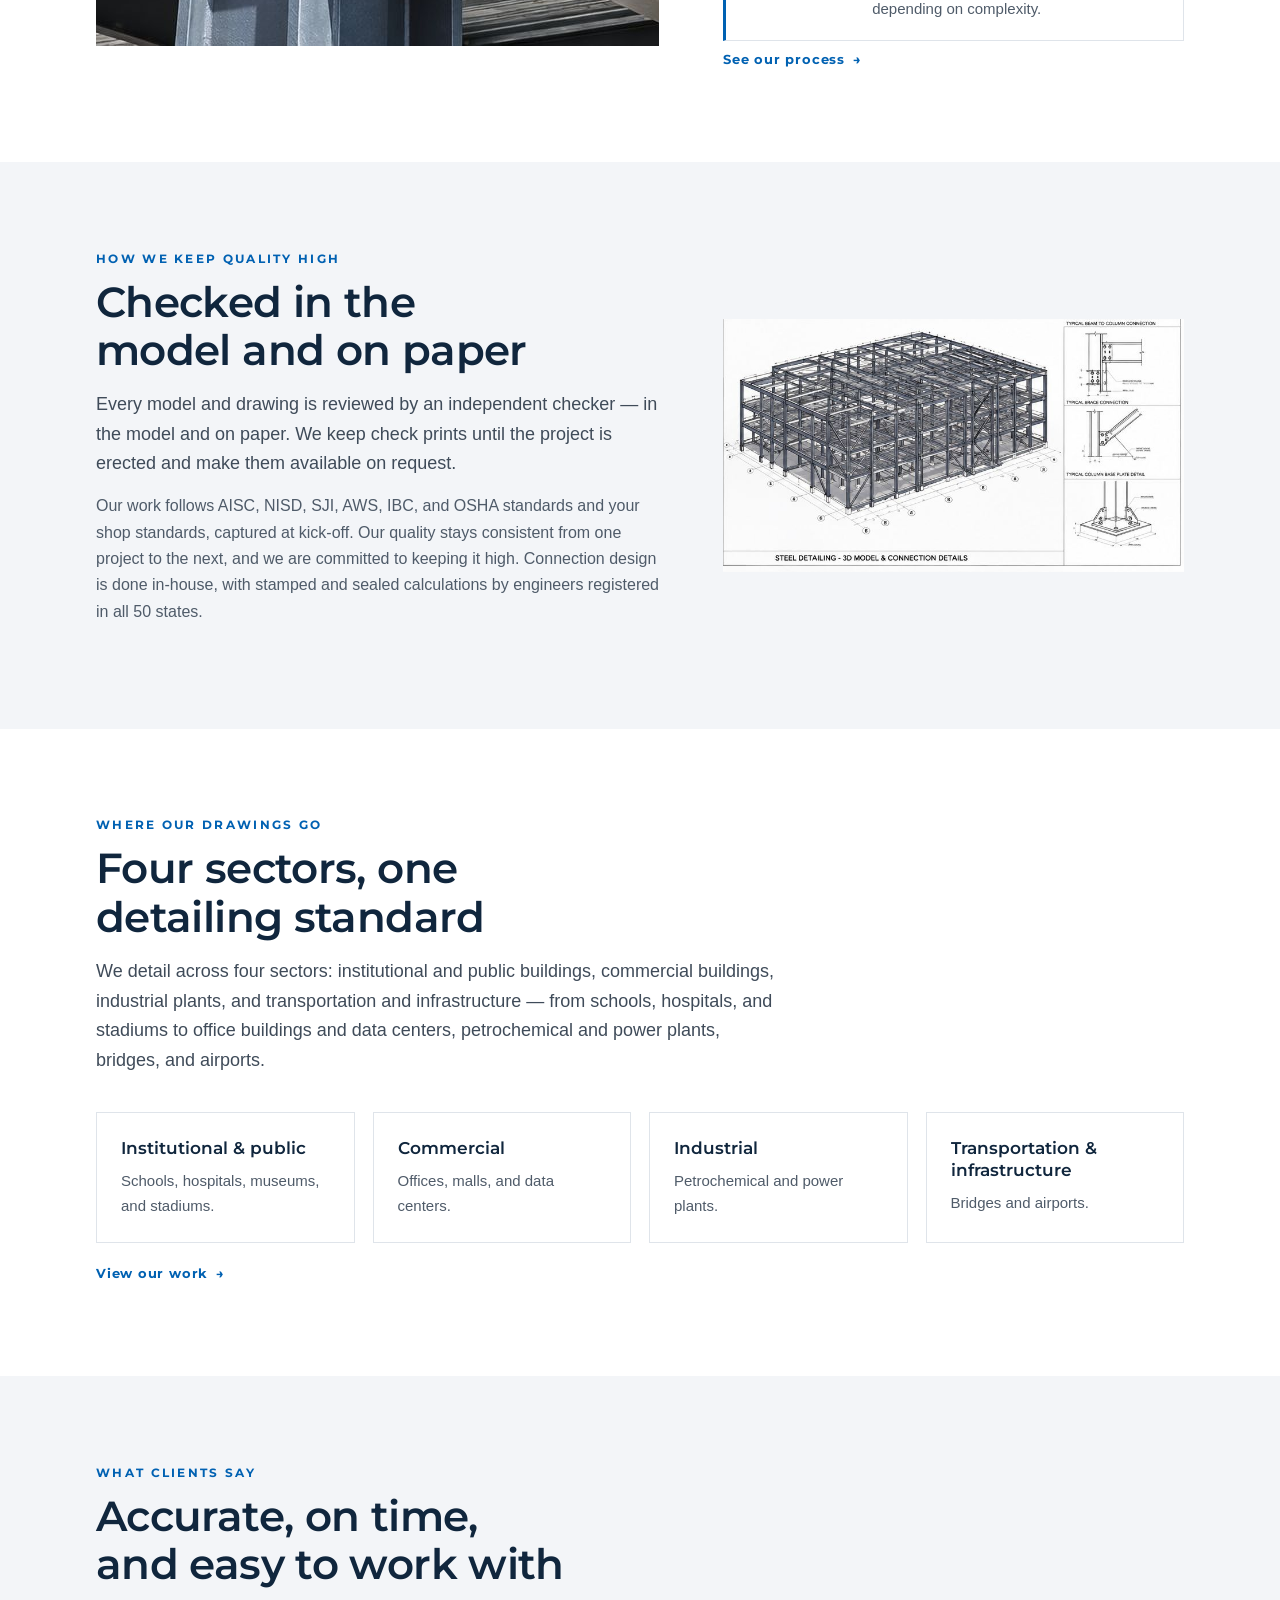
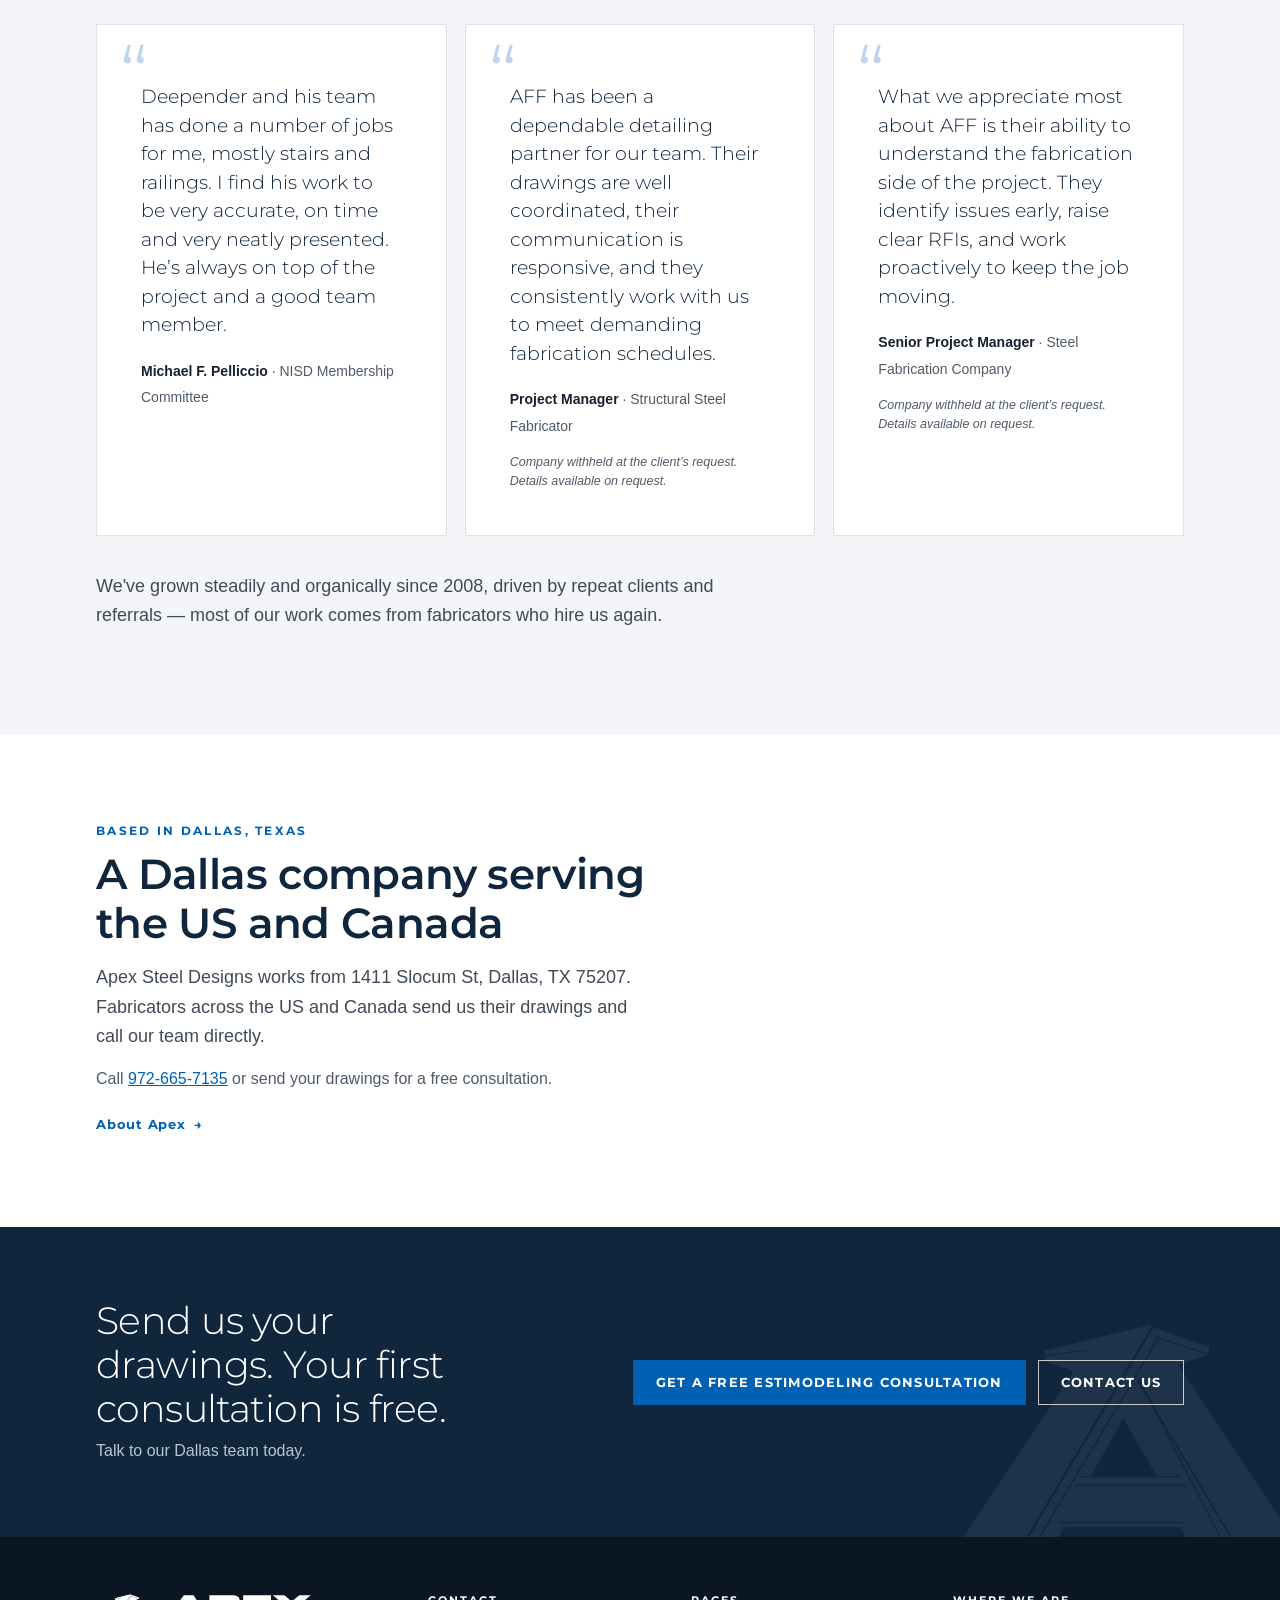
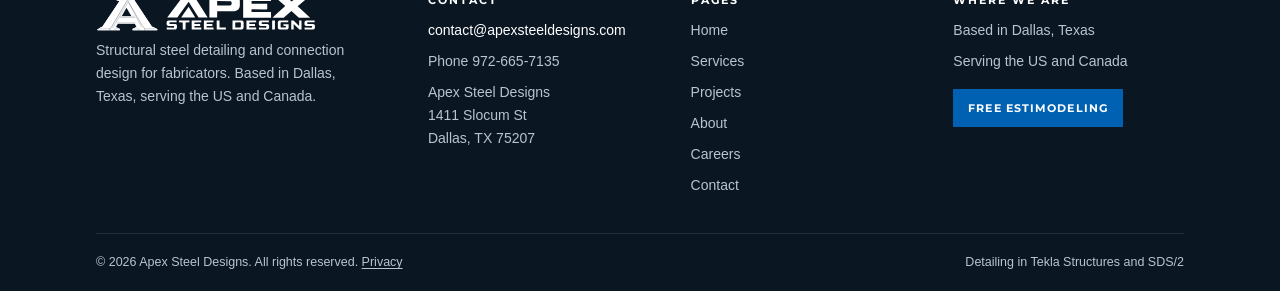
==== commit ff14383a: "Add eight client testimonials (anonymous, company withheld note): Home 3, Services 3, Projects all C" ====
--- a/index.html
+++ b/index.html
@@ -158,7 +158,18 @@
   <div class="quotes"><figure class="quote">
   <blockquote>Deepender and his team has done a number of jobs for me, mostly stairs and railings. I find his work to be very accurate, on time and very neatly presented. He’s always on top of the project and a good team member.</blockquote>
   <cite><b>Michael F. Pelliccio</b> · NISD Membership Committee</cite>
-</figure><!-- ADD MORE TESTIMONIALS: copy a block below inside .quotes, after the figure above. Cards share the row automatically (1 = full width, 2-3 = columns).
+</figure>
+<figure class="quote">
+  <blockquote>AFF has been a dependable detailing partner for our team. Their drawings are well coordinated, their communication is responsive, and they consistently work with us to meet demanding fabrication schedules.</blockquote>
+  <cite><b>Project Manager</b> · Structural Steel Fabricator</cite>
+  <p class="conf">Company withheld at the client’s request. Details available on request.</p>
+</figure>
+<figure class="quote">
+  <blockquote>What we appreciate most about AFF is their ability to understand the fabrication side of the project. They identify issues early, raise clear RFIs, and work proactively to keep the job moving.</blockquote>
+  <cite><b>Senior Project Manager</b> · Steel Fabrication Company</cite>
+  <p class="conf">Company withheld at the client’s request. Details available on request.</p>
+</figure>
+<!-- ADD MORE TESTIMONIALS: copy a block below inside .quotes, after the figure above. Cards share the row automatically (1 = full width, 2-3 = columns).
   <figure class="quote">
     <blockquote>REAL QUOTE FROM A REAL CLIENT, with their written OK.</blockquote>
     <cite><b>Name, or role only</b> · Title, steel fabricator, State</cite>
--- a/style.css
+++ b/style.css
@@ -317,6 +317,7 @@
 .person{display:grid;grid-template-columns:96px minmax(0,1fr);gap:20px;align-items:start;background:var(--white);border:1px solid var(--line);padding:24px}
 .avatar{width:96px;height:96px;background:var(--navy);color:#fff;display:flex;align-items:center;justify-content:center;font:300 30px var(--display);letter-spacing:.04em}
 .avatar.alt{background:var(--steel)}
+.avatar.photo-avatar{object-fit:cover;object-position:center 15%;display:block;background:#fff}
 .person h3{margin:0 0 2px;font-size:19px}
 .person .role{display:block;font-size:14px;color:var(--blue);font-weight:700;margin-bottom:10px}
 .person p{margin:0 0 8px;font-size:15px}
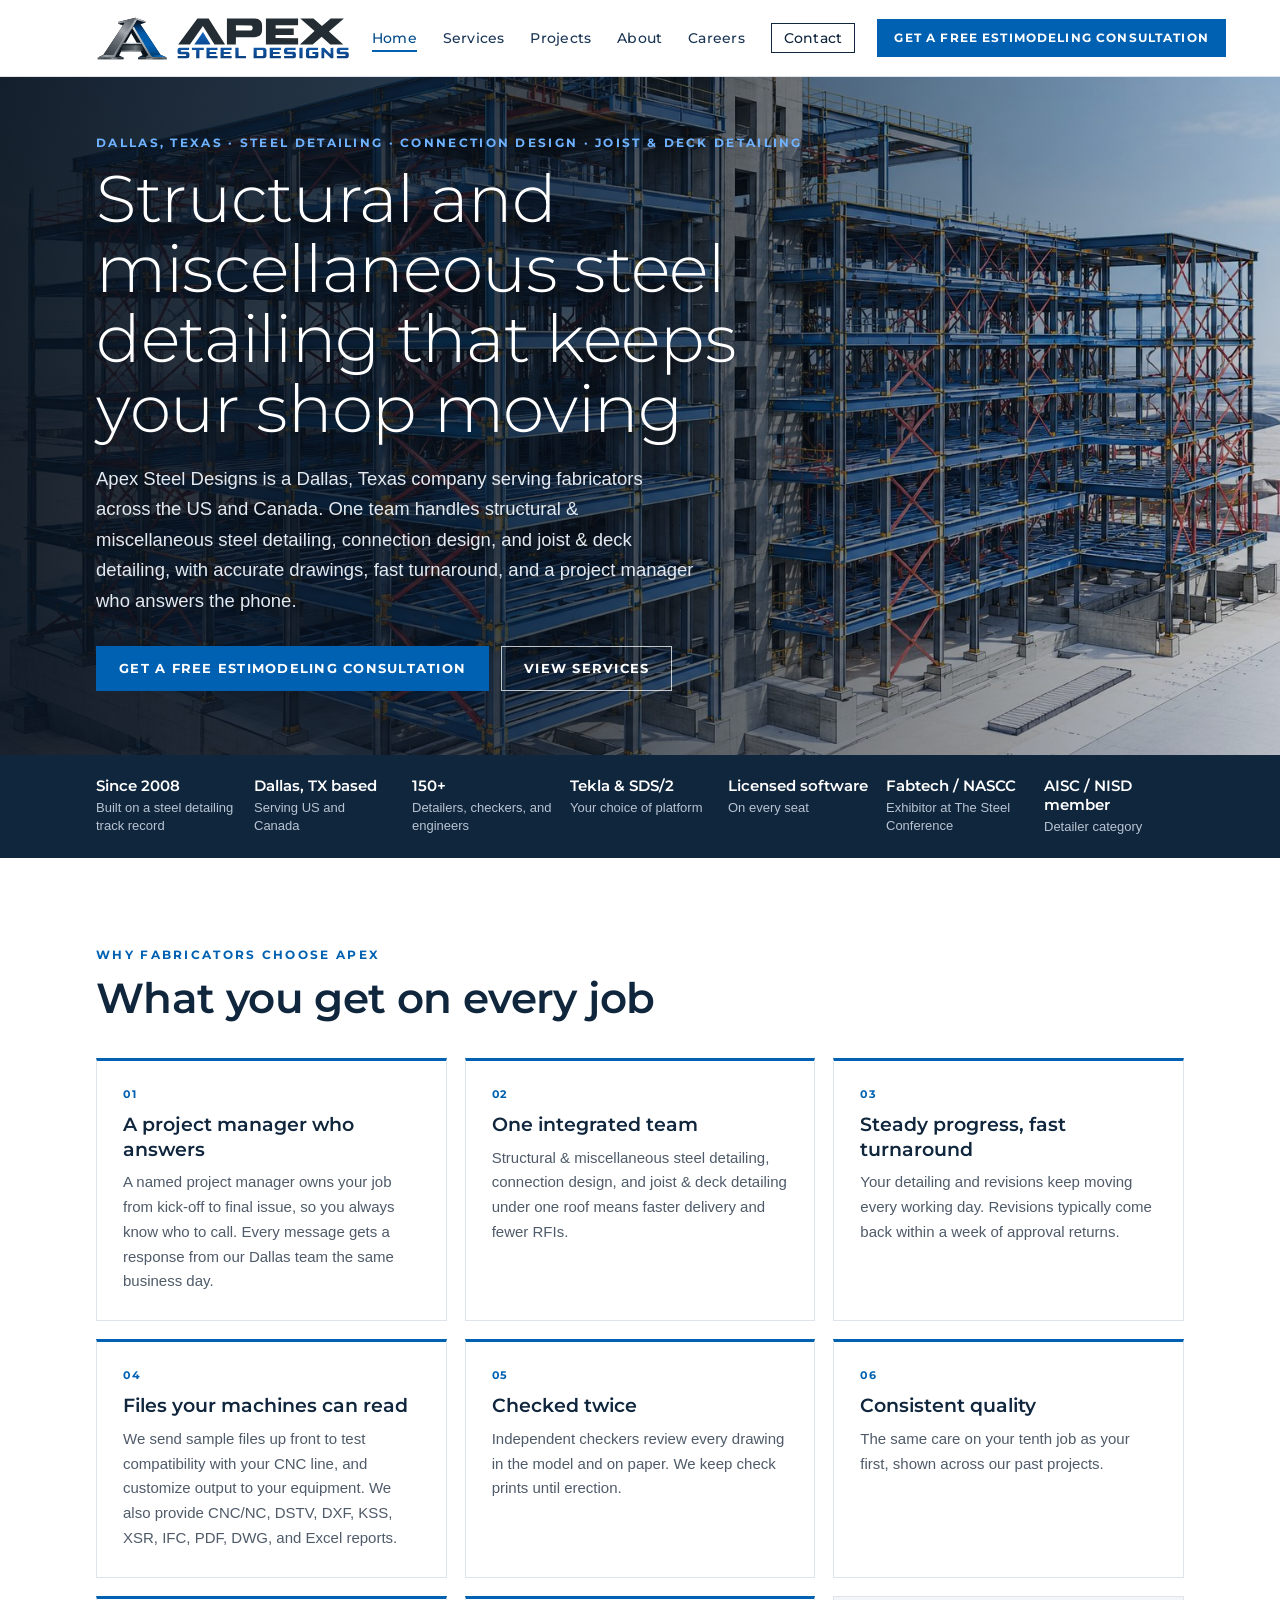
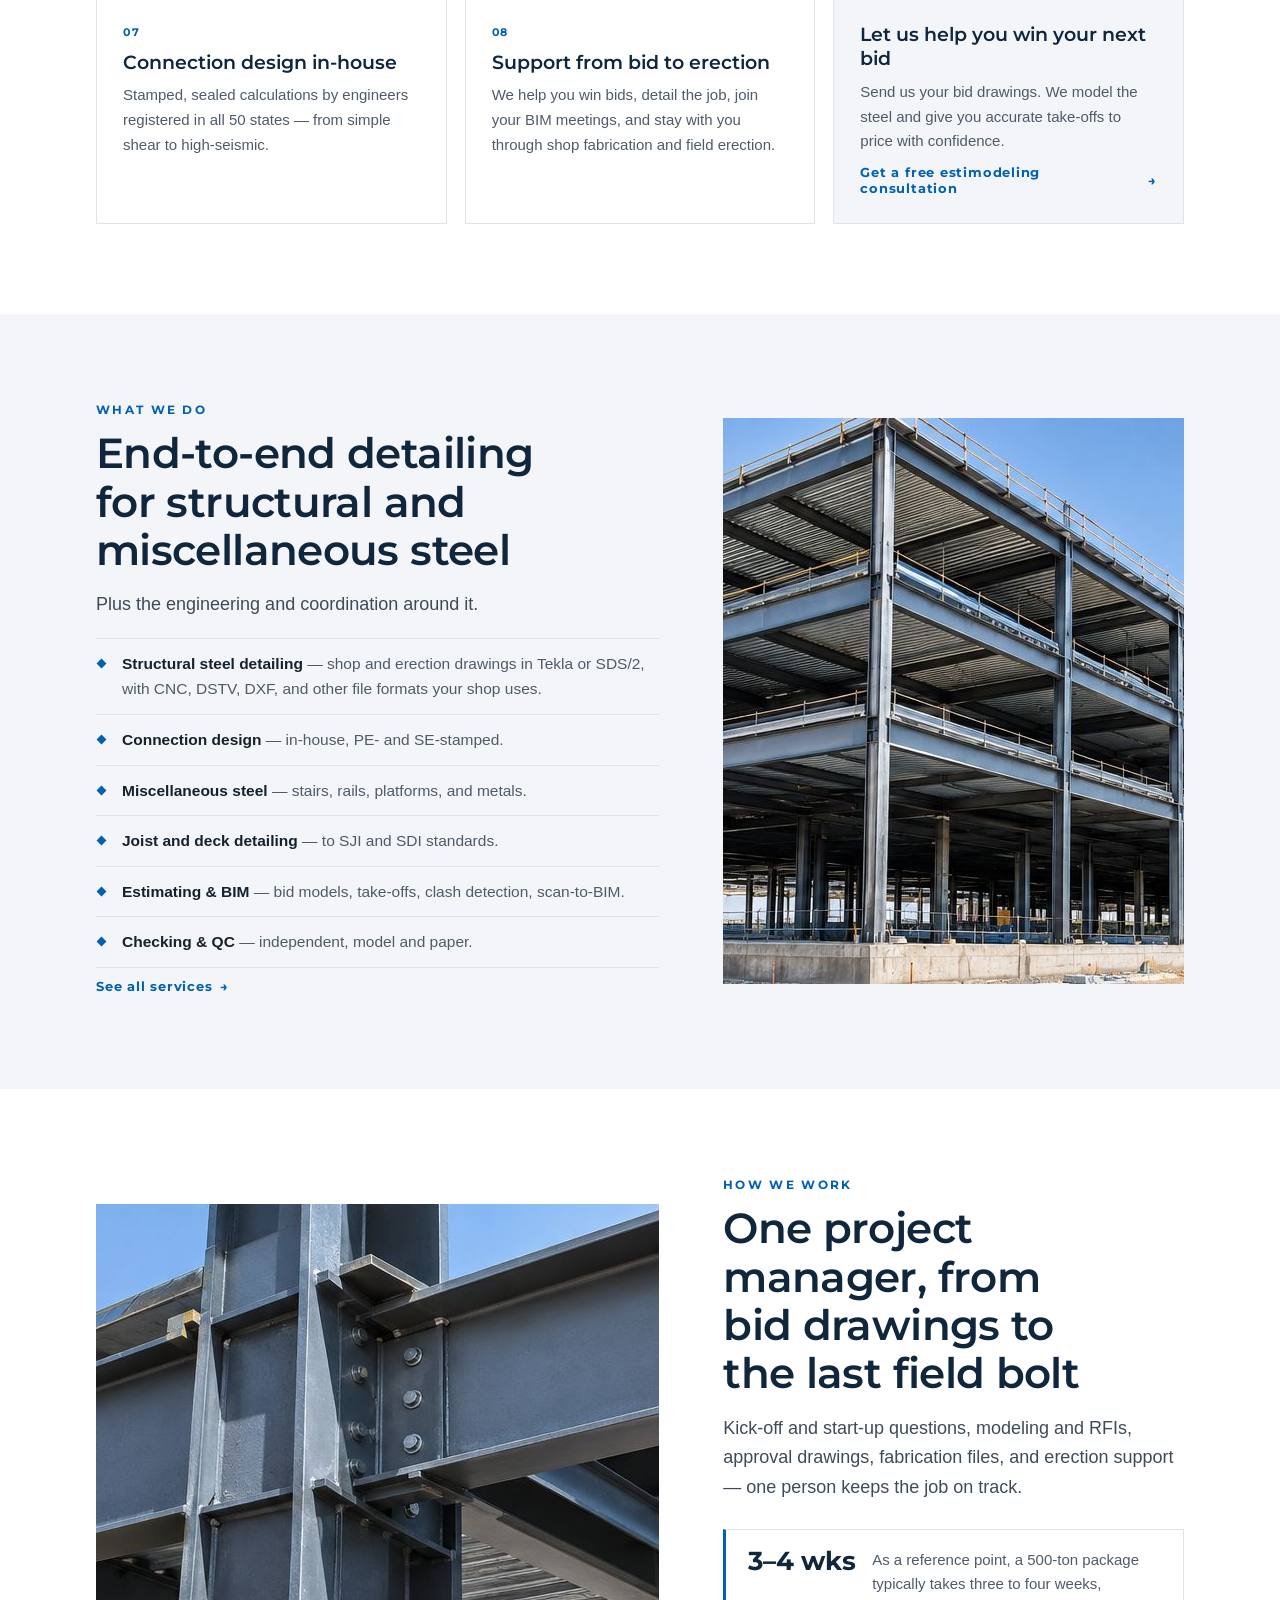
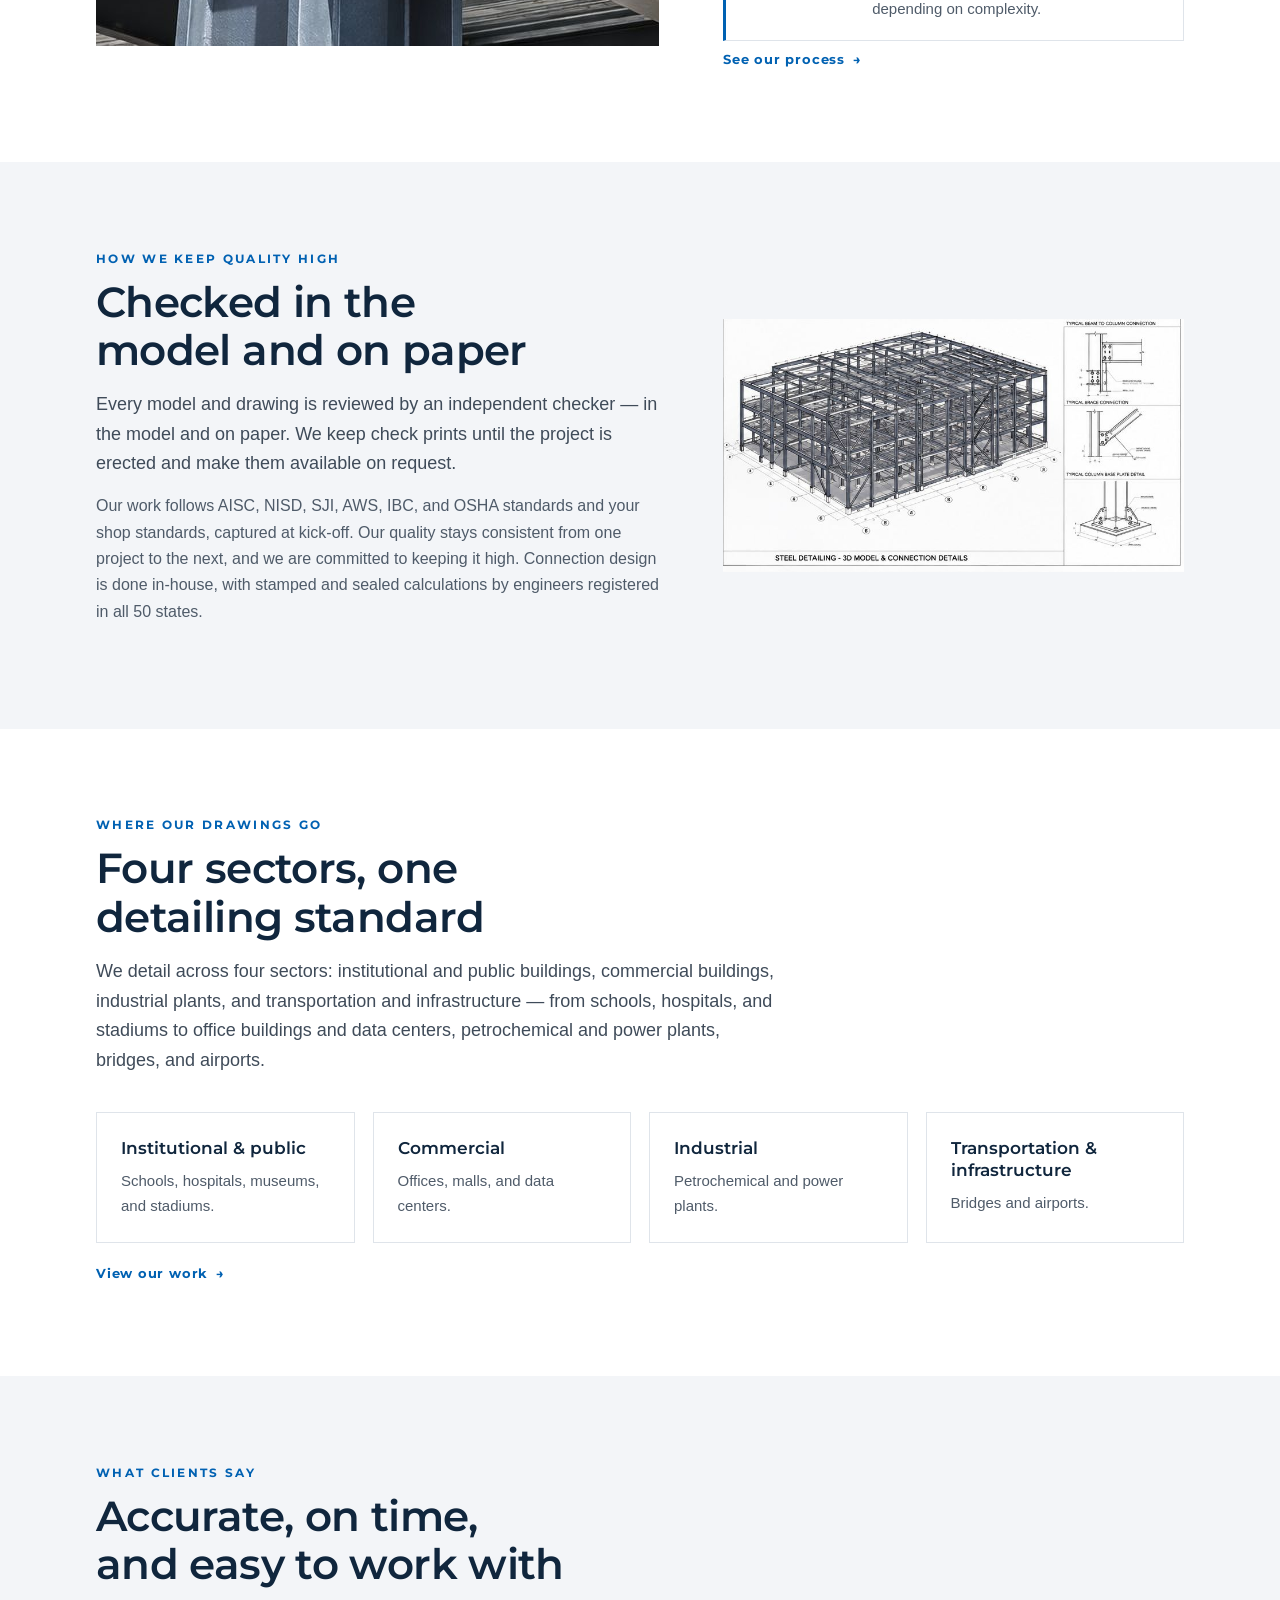
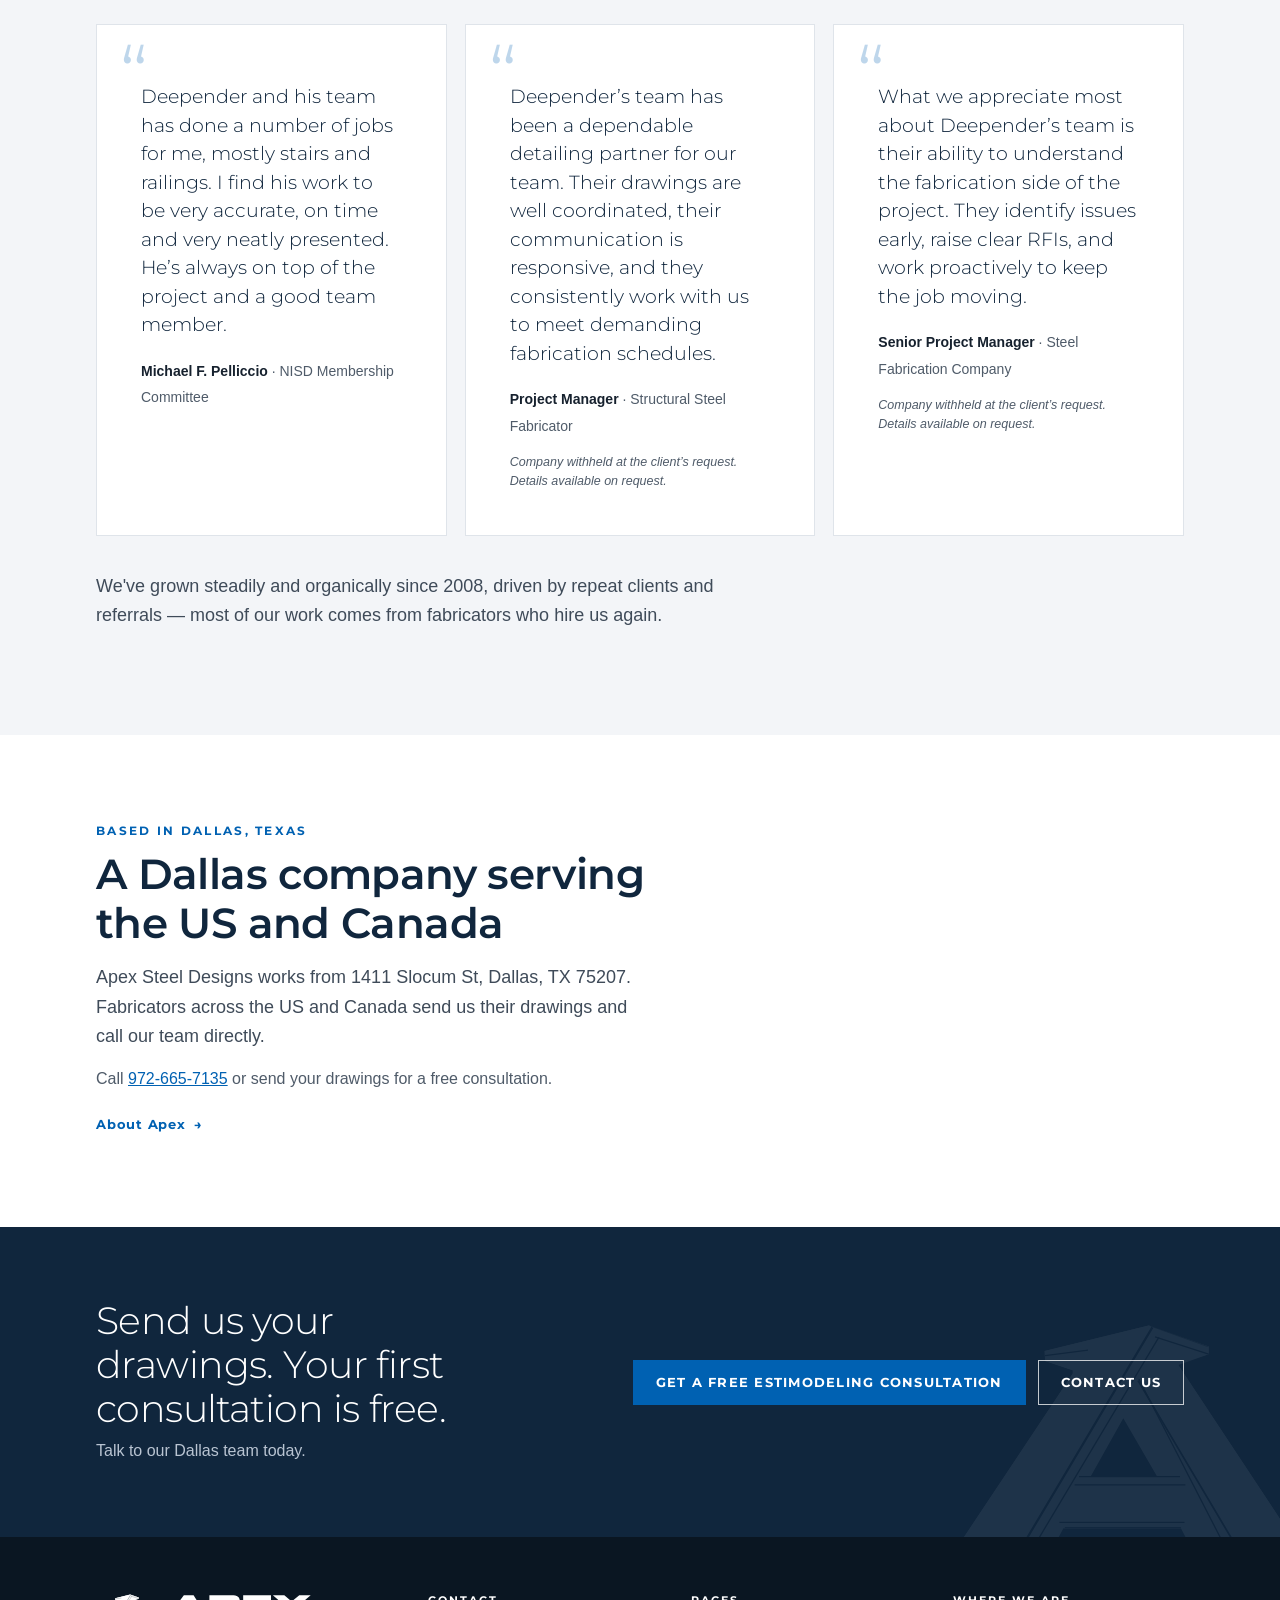
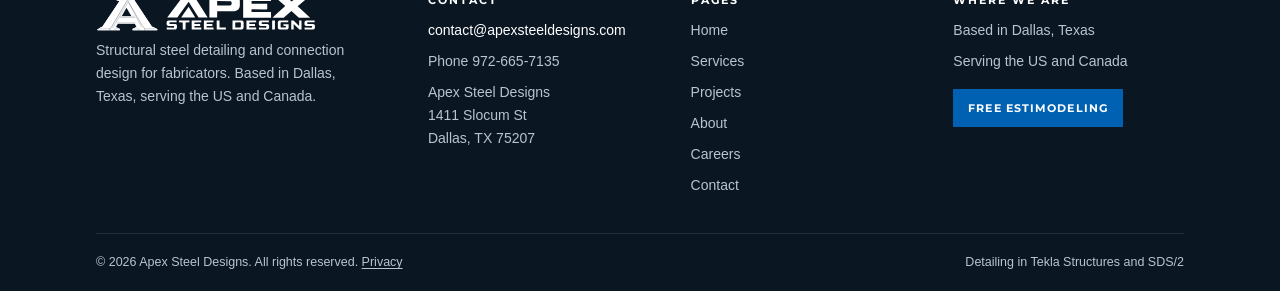
==== commit f1add22e: "Testimonials: replace AFF with Deepender / Deepender's team Co-Authored-By: Claude Sonnet 5.5 <norep" ====
--- a/index.html
+++ b/index.html
@@ -160,12 +160,12 @@
   <cite><b>Michael F. Pelliccio</b> · NISD Membership Committee</cite>
 </figure>
 <figure class="quote">
-  <blockquote>AFF has been a dependable detailing partner for our team. Their drawings are well coordinated, their communication is responsive, and they consistently work with us to meet demanding fabrication schedules.</blockquote>
+  <blockquote>Deepender’s team has been a dependable detailing partner for our team. Their drawings are well coordinated, their communication is responsive, and they consistently work with us to meet demanding fabrication schedules.</blockquote>
   <cite><b>Project Manager</b> · Structural Steel Fabricator</cite>
   <p class="conf">Company withheld at the client’s request. Details available on request.</p>
 </figure>
 <figure class="quote">
-  <blockquote>What we appreciate most about AFF is their ability to understand the fabrication side of the project. They identify issues early, raise clear RFIs, and work proactively to keep the job moving.</blockquote>
+  <blockquote>What we appreciate most about Deepender’s team is their ability to understand the fabrication side of the project. They identify issues early, raise clear RFIs, and work proactively to keep the job moving.</blockquote>
   <cite><b>Senior Project Manager</b> · Steel Fabrication Company</cite>
   <p class="conf">Company withheld at the client’s request. Details available on request.</p>
 </figure>
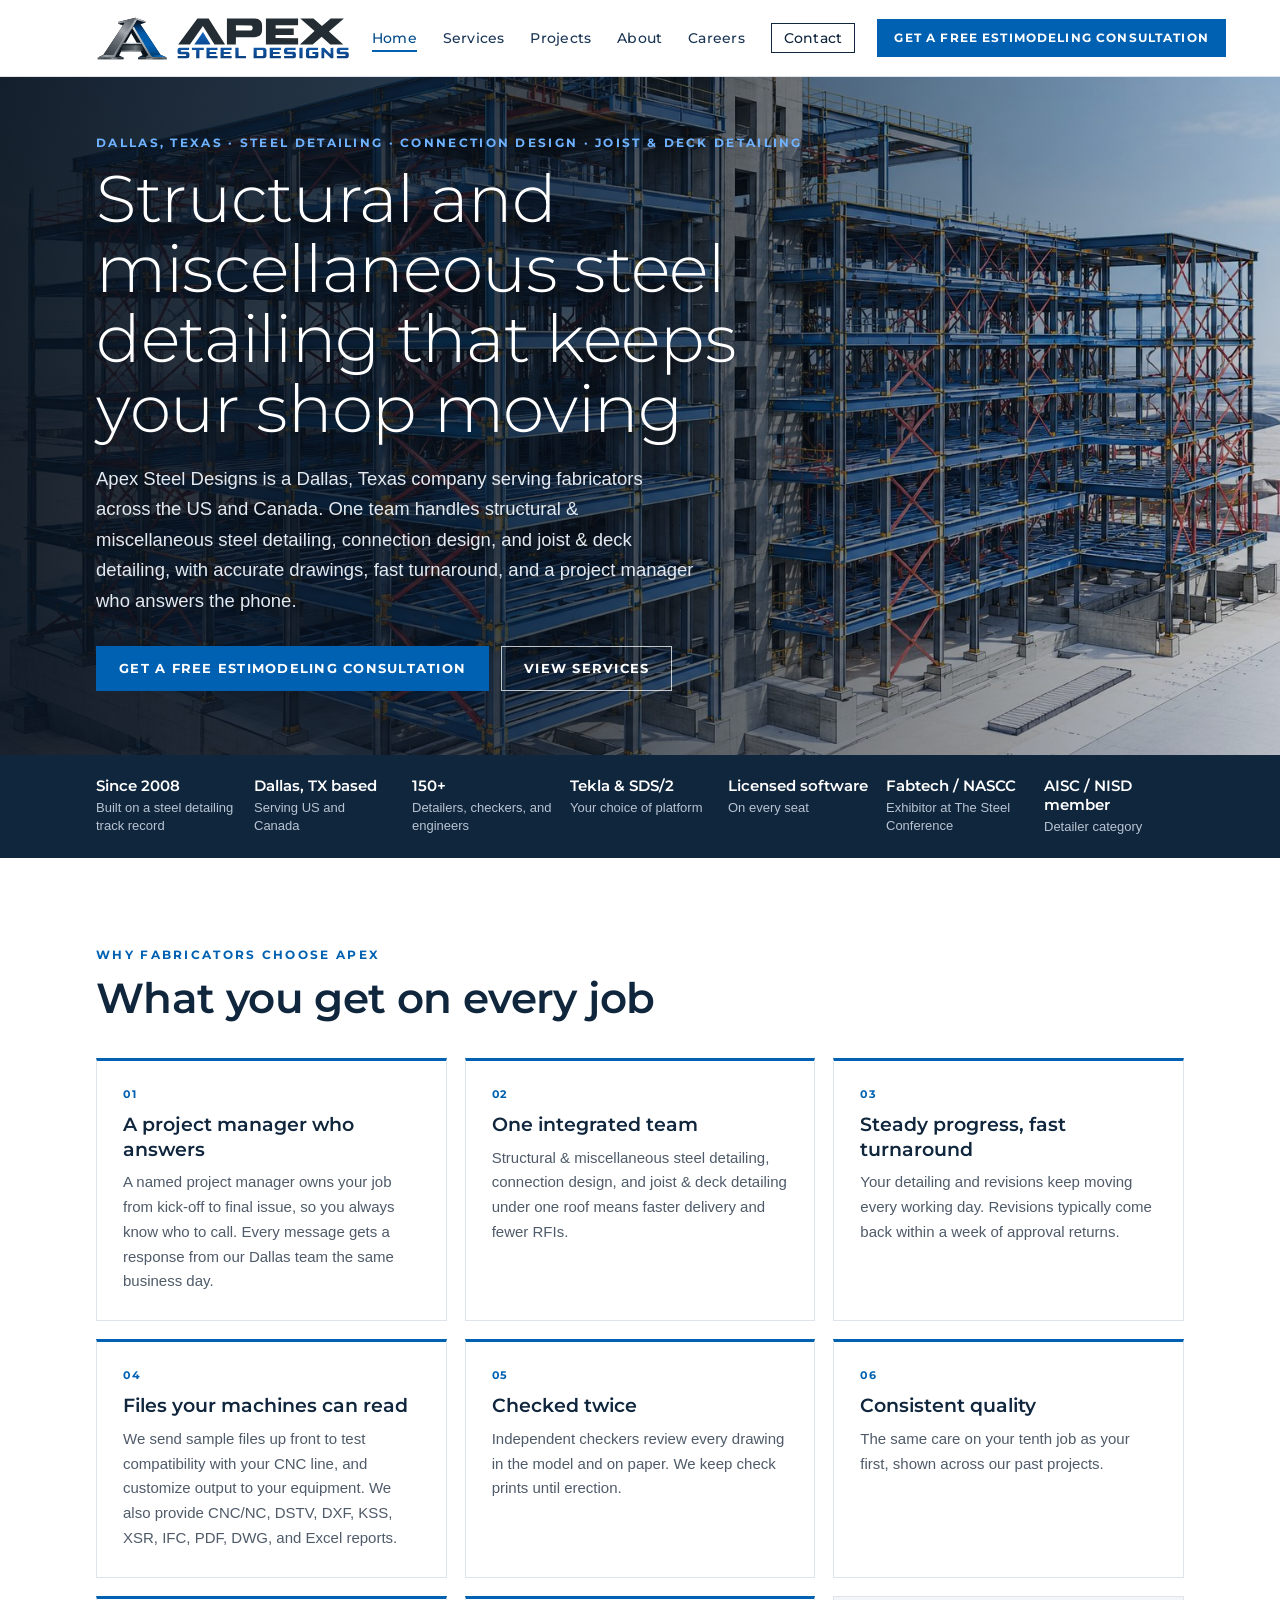
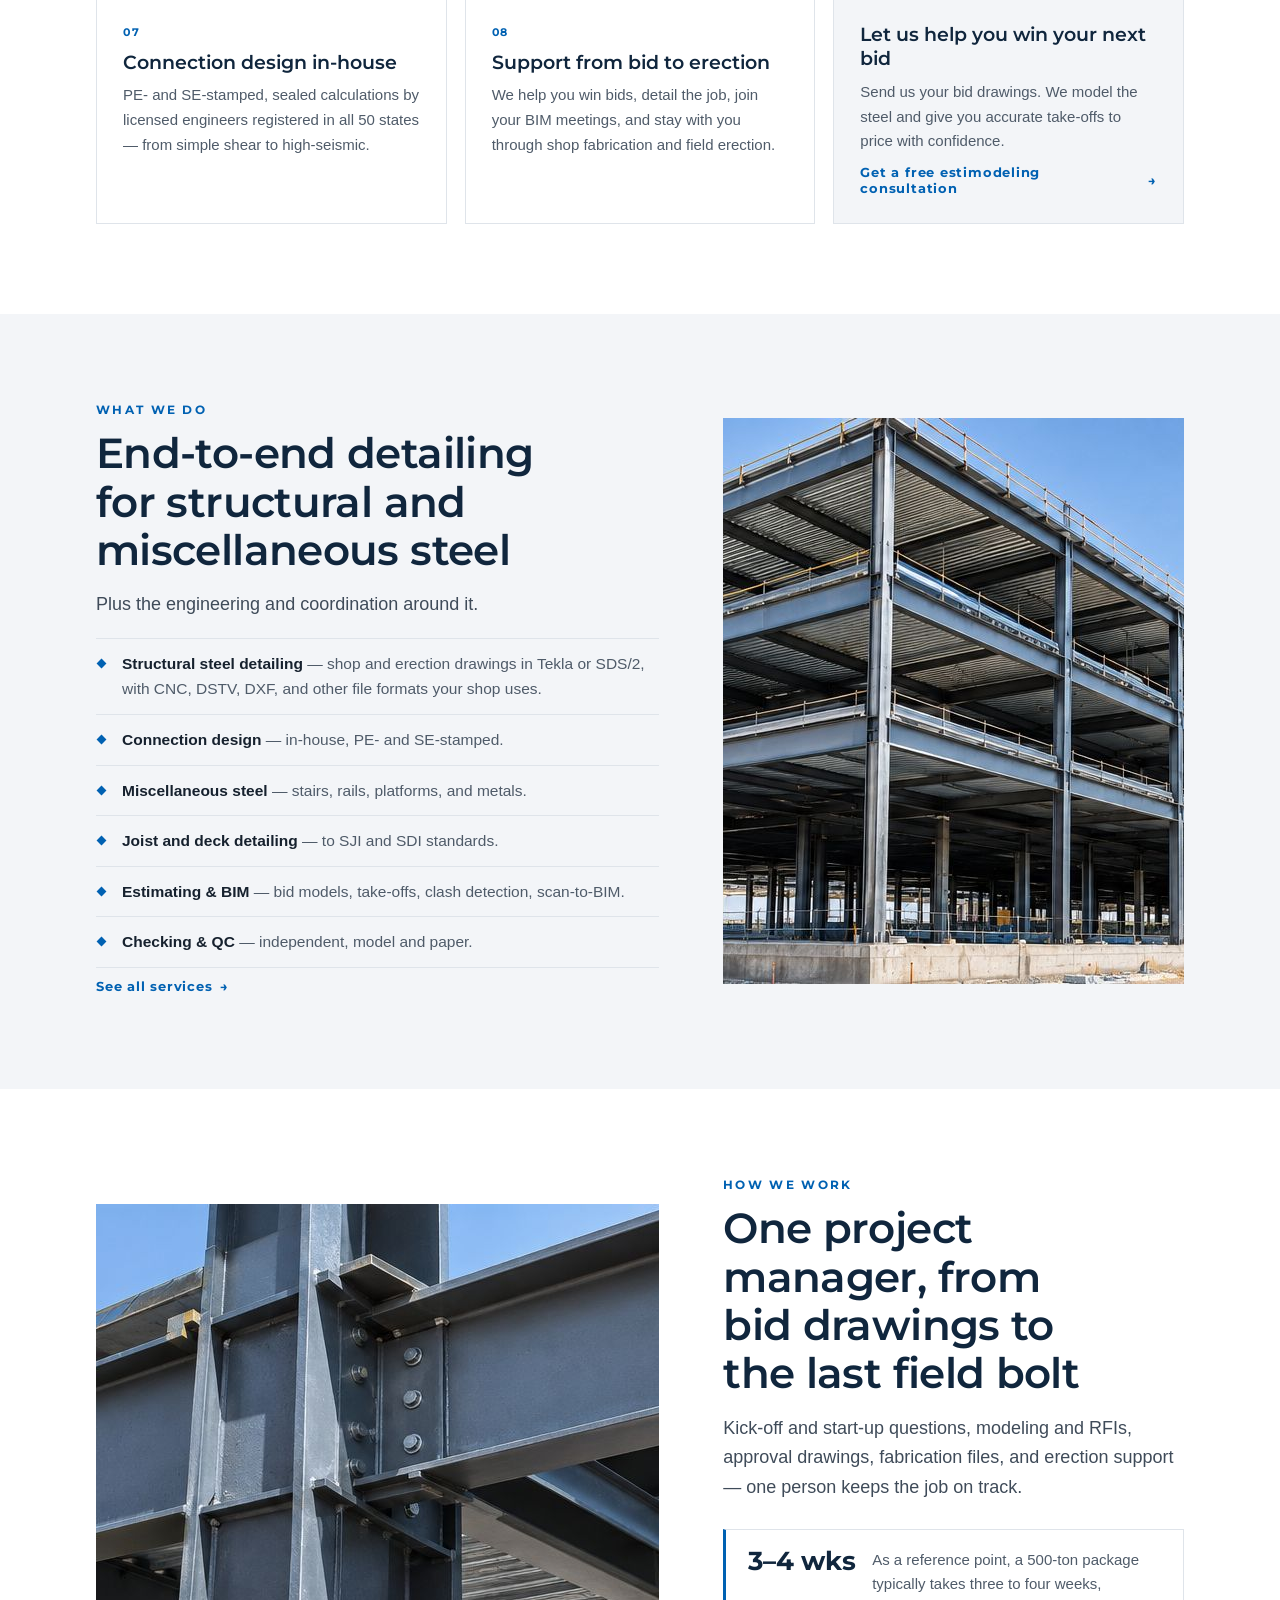
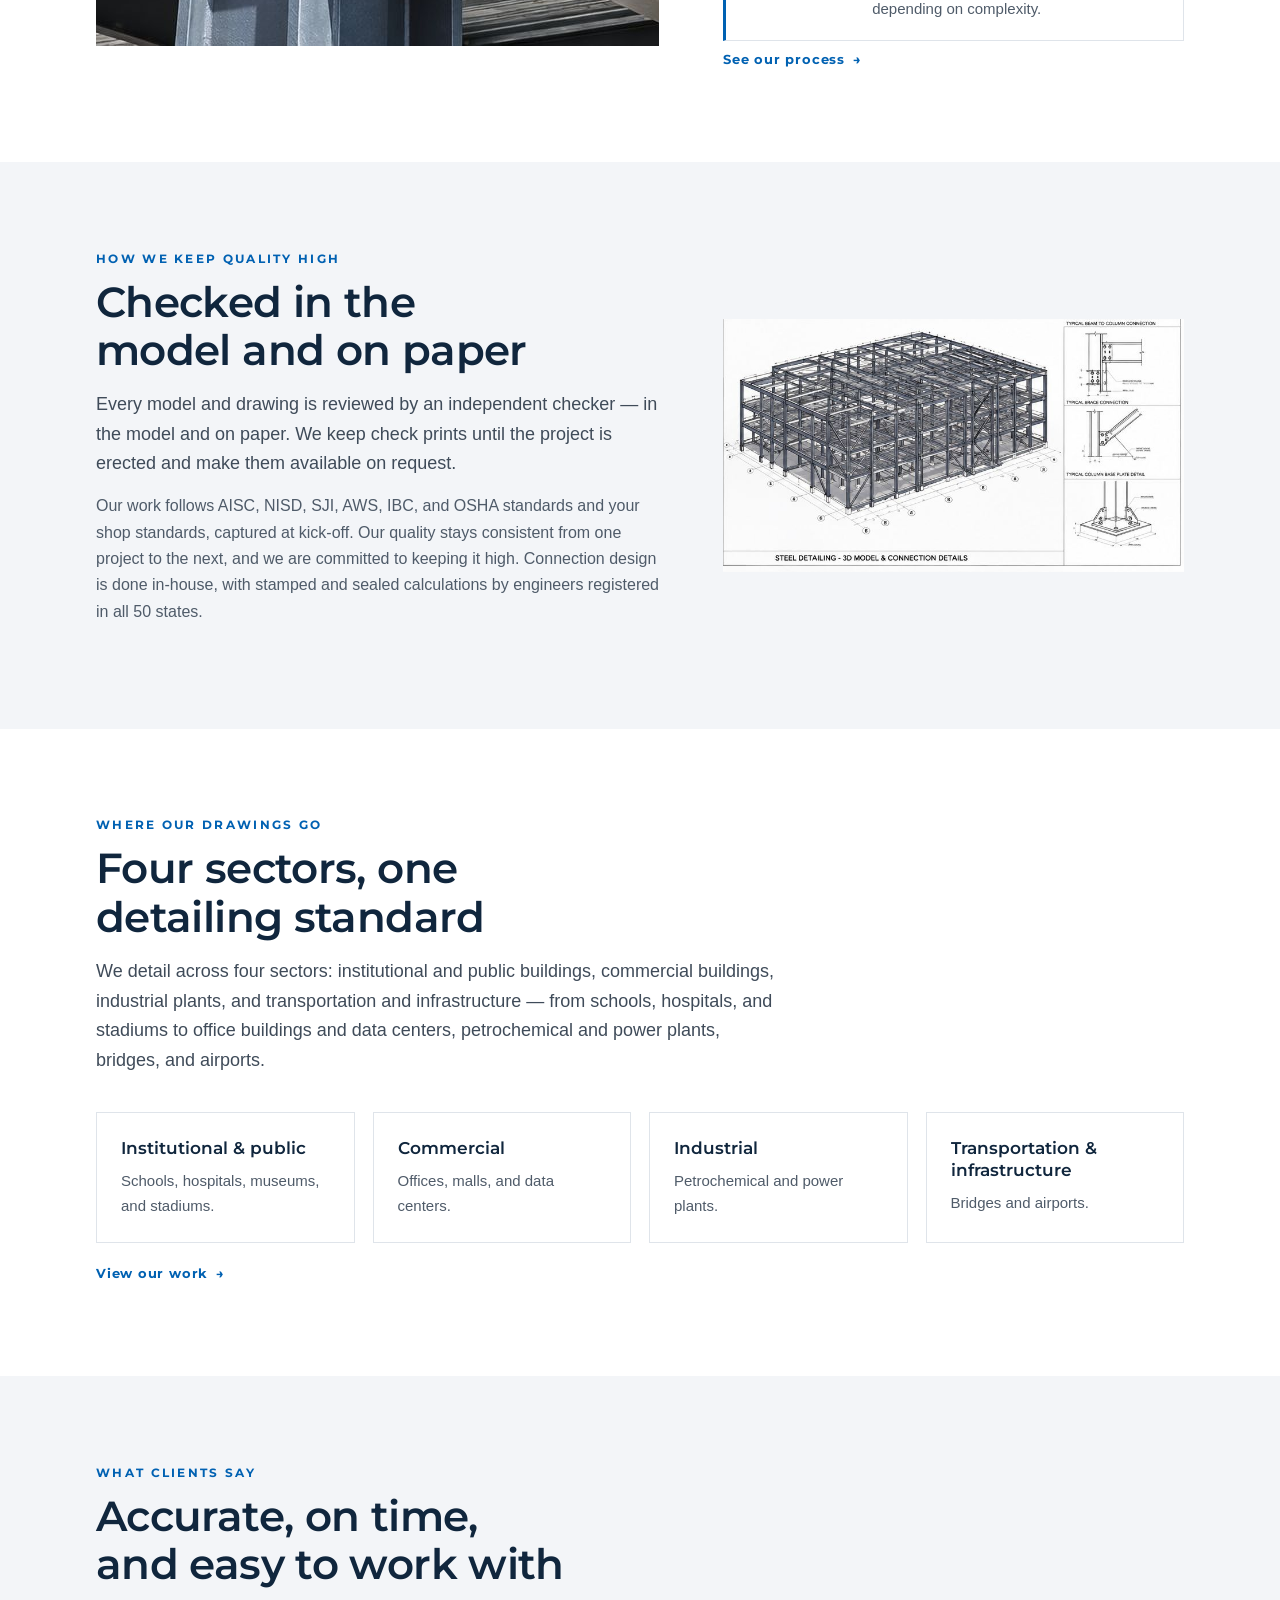
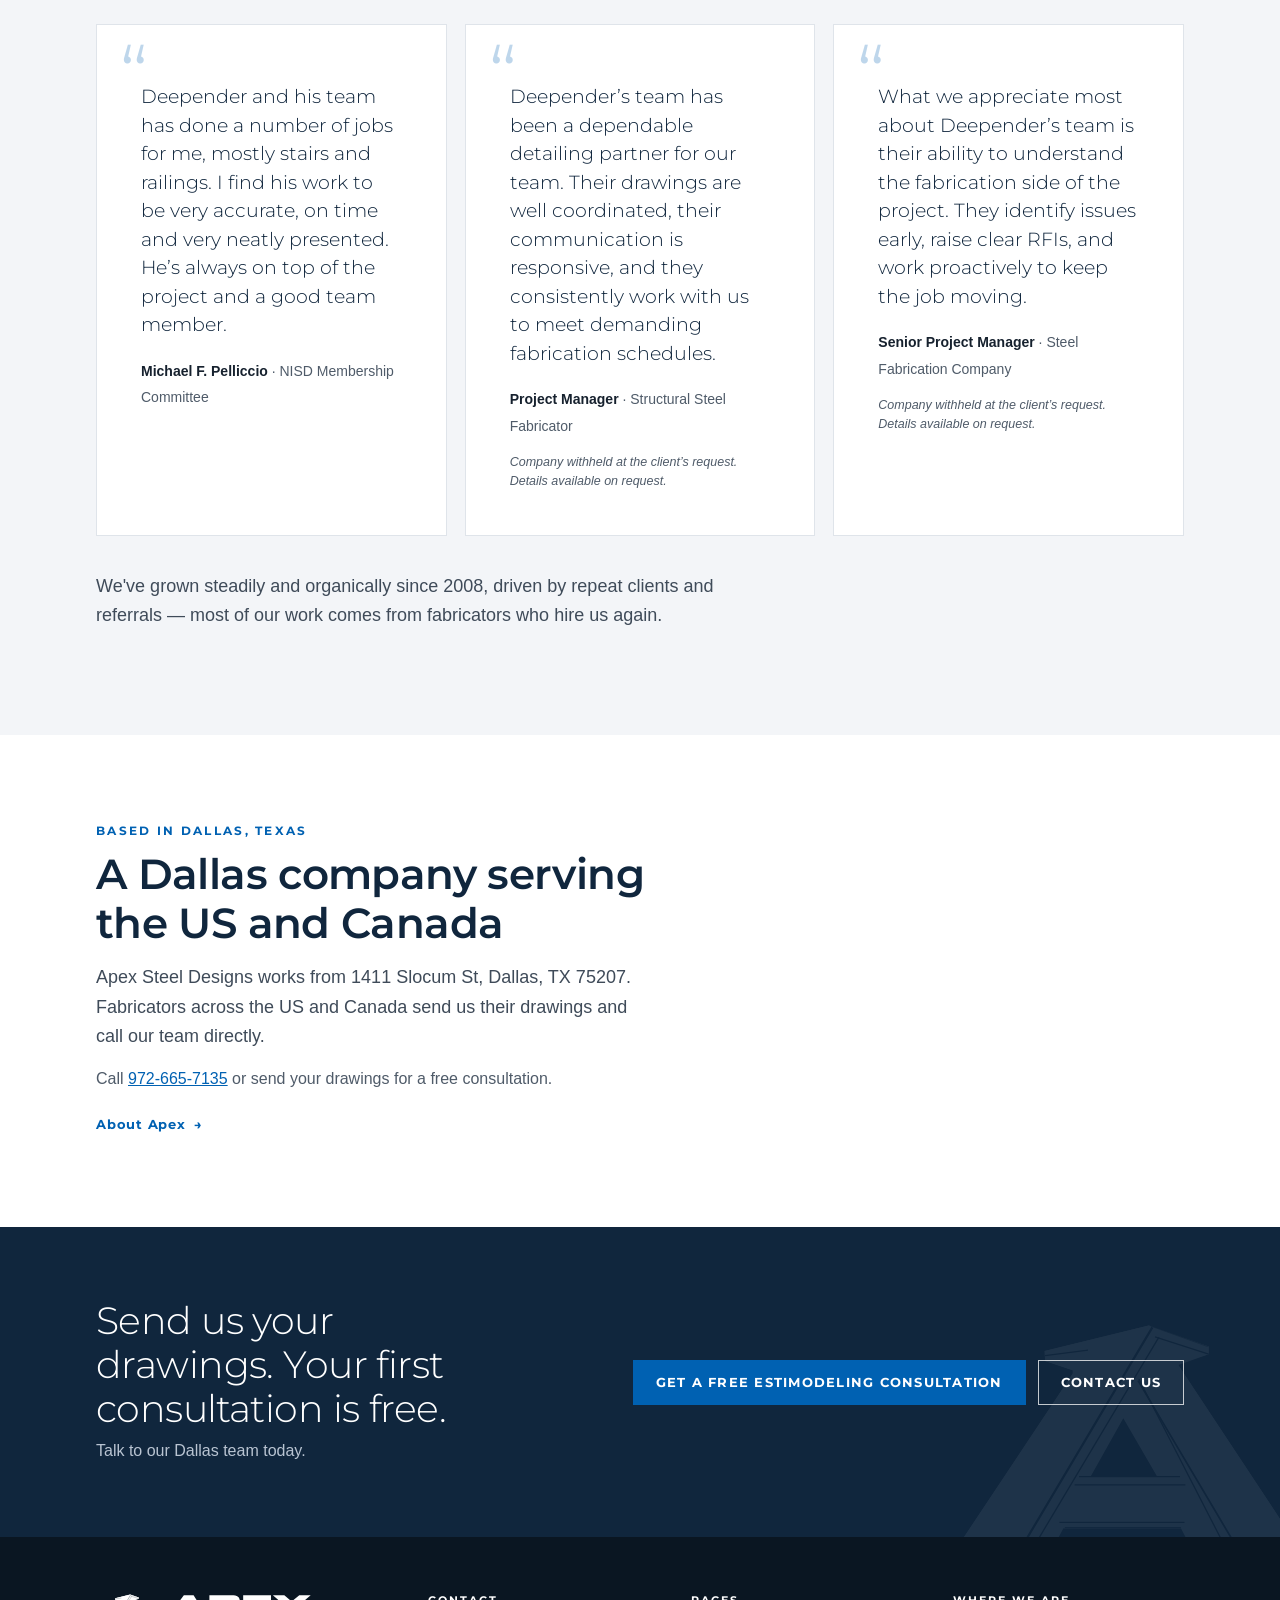
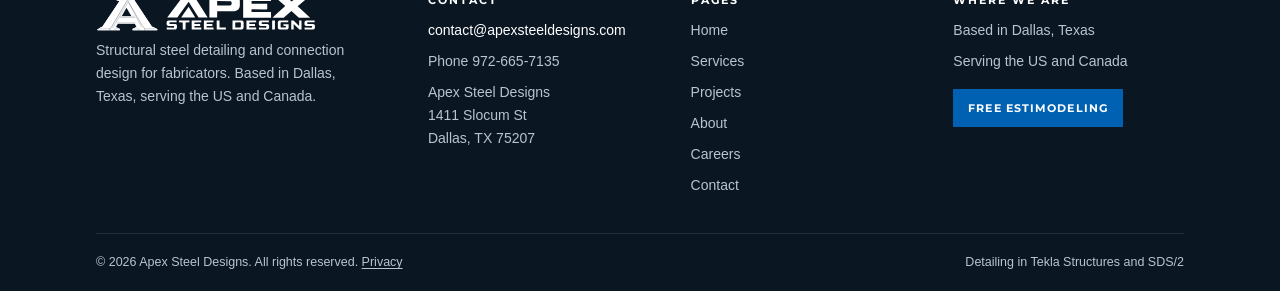
==== commit 0e603c0f: "Meta: refresh Home and Careers titles/descriptions; align SE-stamped wording on Home and Services Co" ====
--- a/index.html
+++ b/index.html
@@ -4,12 +4,12 @@
 <meta charset="UTF-8">
 <meta name="viewport" content="width=device-width, initial-scale=1, viewport-fit=cover">
 <title>Structural Steel Detailing in Dallas, TX | Apex Steel Designs</title>
-<meta name="description" content="Dallas, TX steel detailing company serving fabricators across the US and Canada. Tekla &amp; SDS/2 detailing, connection design, and checking. Free consultation.">
+<meta name="description" content="Dallas, TX steel detailing for fabricators across the US and Canada. Structural and miscellaneous steel, connection design, and joist &amp; deck detailing. Free estimodeling consultation.">
 <link rel="canonical" href="https://www.apexsteeldesigns.com/">
 <meta property="og:type" content="website">
 <meta property="og:site_name" content="Apex Steel Designs">
 <meta property="og:title" content="Structural Steel Detailing in Dallas, TX | Apex Steel Designs">
-<meta property="og:description" content="Dallas, TX steel detailing company serving fabricators across the US and Canada. Tekla &amp; SDS/2 detailing, connection design, and checking. Free consultation.">
+<meta property="og:description" content="Dallas, TX steel detailing for fabricators across the US and Canada. Structural and miscellaneous steel, connection design, and joist &amp; deck detailing. Free estimodeling consultation.">
 <meta property="og:url" content="https://www.apexsteeldesigns.com/">
 <meta property="og:image" content="https://www.apexsteeldesigns.com/img/hero-home.jpg">
 <meta name="theme-color" content="#0a1622">
@@ -90,7 +90,7 @@
     <article class="card feature"><span class="n">04</span><h3>Files your machines can read</h3><p>We send sample files up front to test compatibility with your CNC line, and customize output to your equipment. We also provide CNC/NC, DSTV, DXF, KSS, XSR, IFC, PDF, DWG, and Excel reports.</p></article>
     <article class="card feature"><span class="n">05</span><h3>Checked twice</h3><p>Independent checkers review every drawing in the model and on paper. We keep check prints until erection.</p></article>
     <article class="card feature"><span class="n">06</span><h3>Consistent quality</h3><p>The same care on your tenth job as your first, shown across our past projects.</p></article>
-    <article class="card feature"><span class="n">07</span><h3>Connection design in-house</h3><p>Stamped, sealed calculations by engineers registered in all 50 states — from simple shear to high-seismic.</p></article>
+    <article class="card feature"><span class="n">07</span><h3>Connection design in-house</h3><p>PE- and SE-stamped, sealed calculations by licensed engineers registered in all 50 states — from simple shear to high-seismic.</p></article>
     <article class="card feature"><span class="n">08</span><h3>Support from bid to erection</h3><p>We help you win bids, detail the job, join your BIM meetings, and stay with you through shop fabrication and field erection.</p></article>
     <article class="card" style="display:flex;flex-direction:column;justify-content:center;background:var(--soft)"><h3>Let us help you win your next bid</h3><p>Send us your bid drawings. We model the steel and give you accurate take-offs to price with confidence.</p><a class="text-link" href="contact.html#consultation">Get a free estimodeling consultation <span aria-hidden="true">→</span></a></article>
   </div>
--- a/style.css
+++ b/style.css
@@ -274,7 +274,9 @@
 .badge{align-self:flex-start;font:700 10.5px var(--display);letter-spacing:.14em;text-transform:uppercase;padding:4px 9px}
 .badge.ok{background:#e7f3ec;color:#1b6b3a}
 .badge.ill{background:#eaf1fa;color:var(--blue-dark)}
-@media(max-width:700px){.pcards{grid-template-columns:1fr}}
+.pcards.three{grid-template-columns:repeat(3,minmax(0,1fr))}
+@media(max-width:900px){.pcards.three{grid-template-columns:1fr 1fr}}
+@media(max-width:700px){.pcards,.pcards.three{grid-template-columns:1fr}}
 
 /* sample drawing gallery */
 .filters{display:flex;flex-wrap:wrap;gap:8px;margin-bottom:22px}
